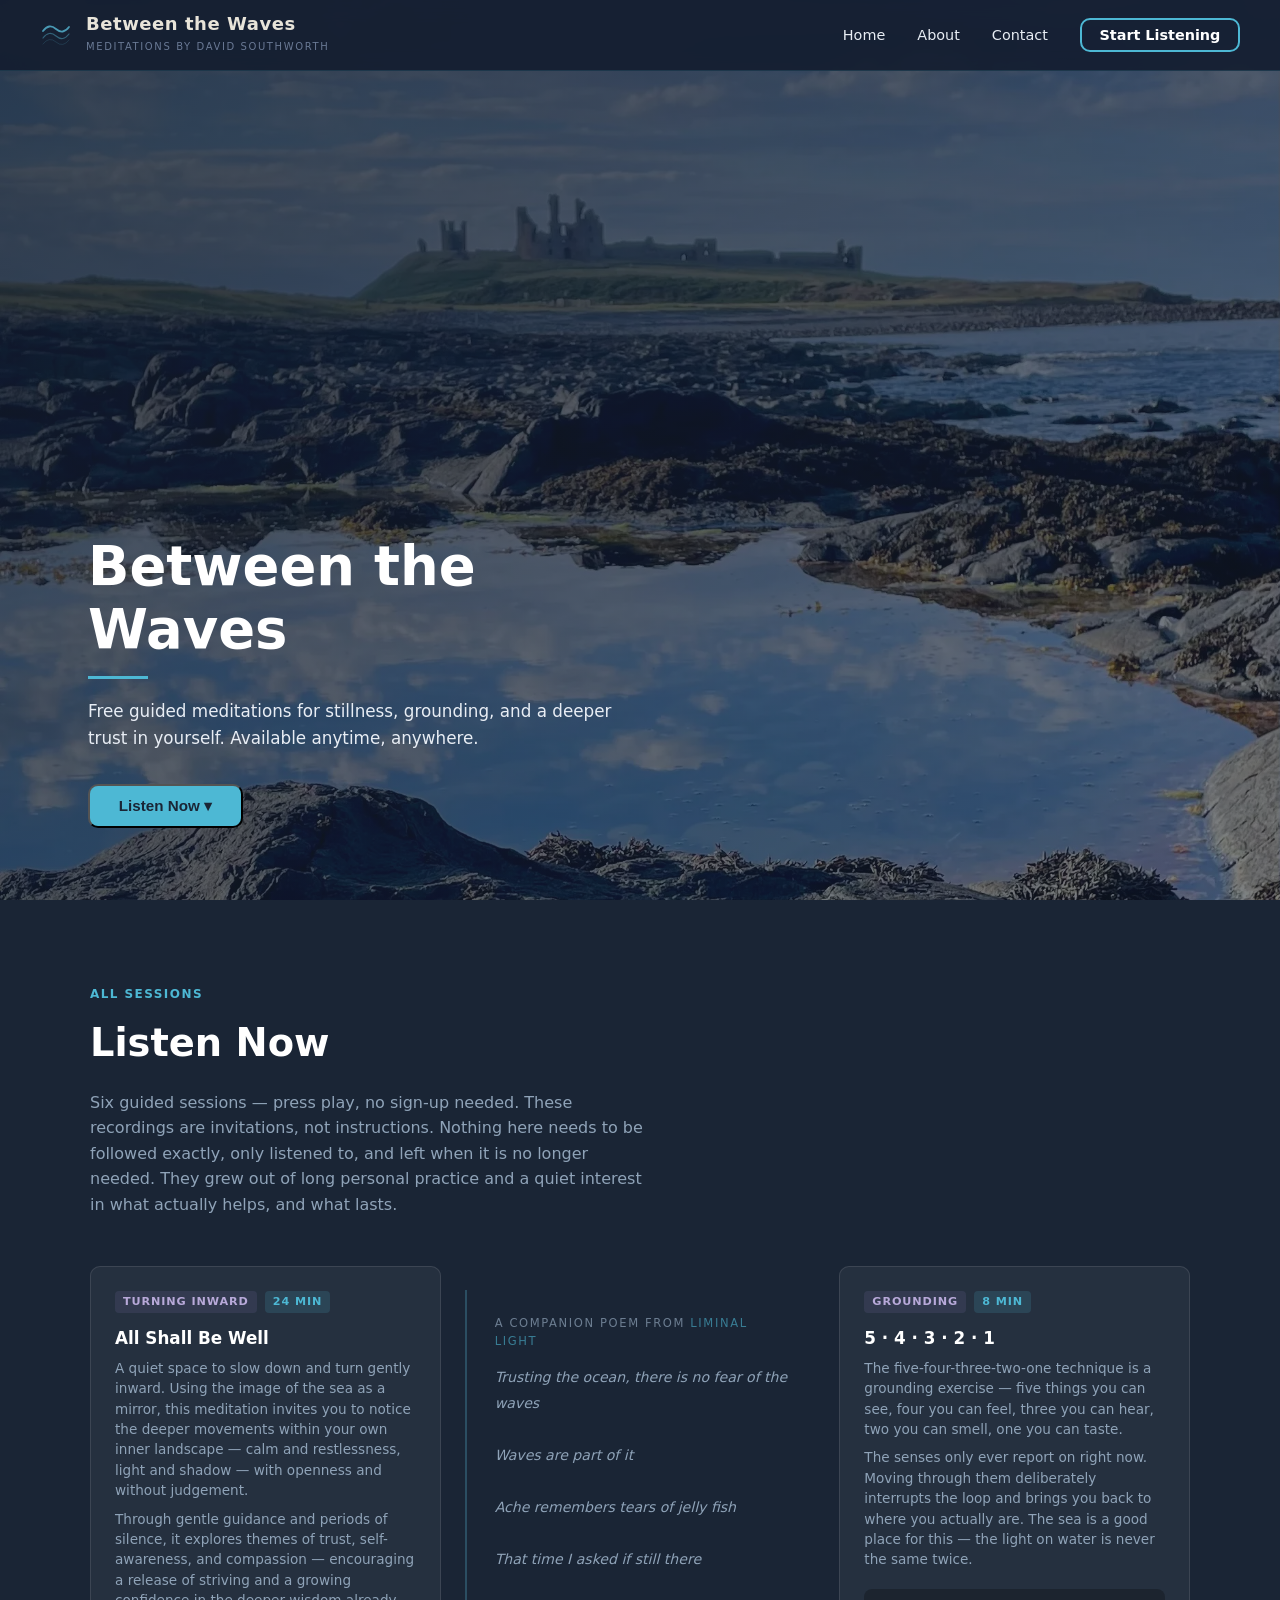
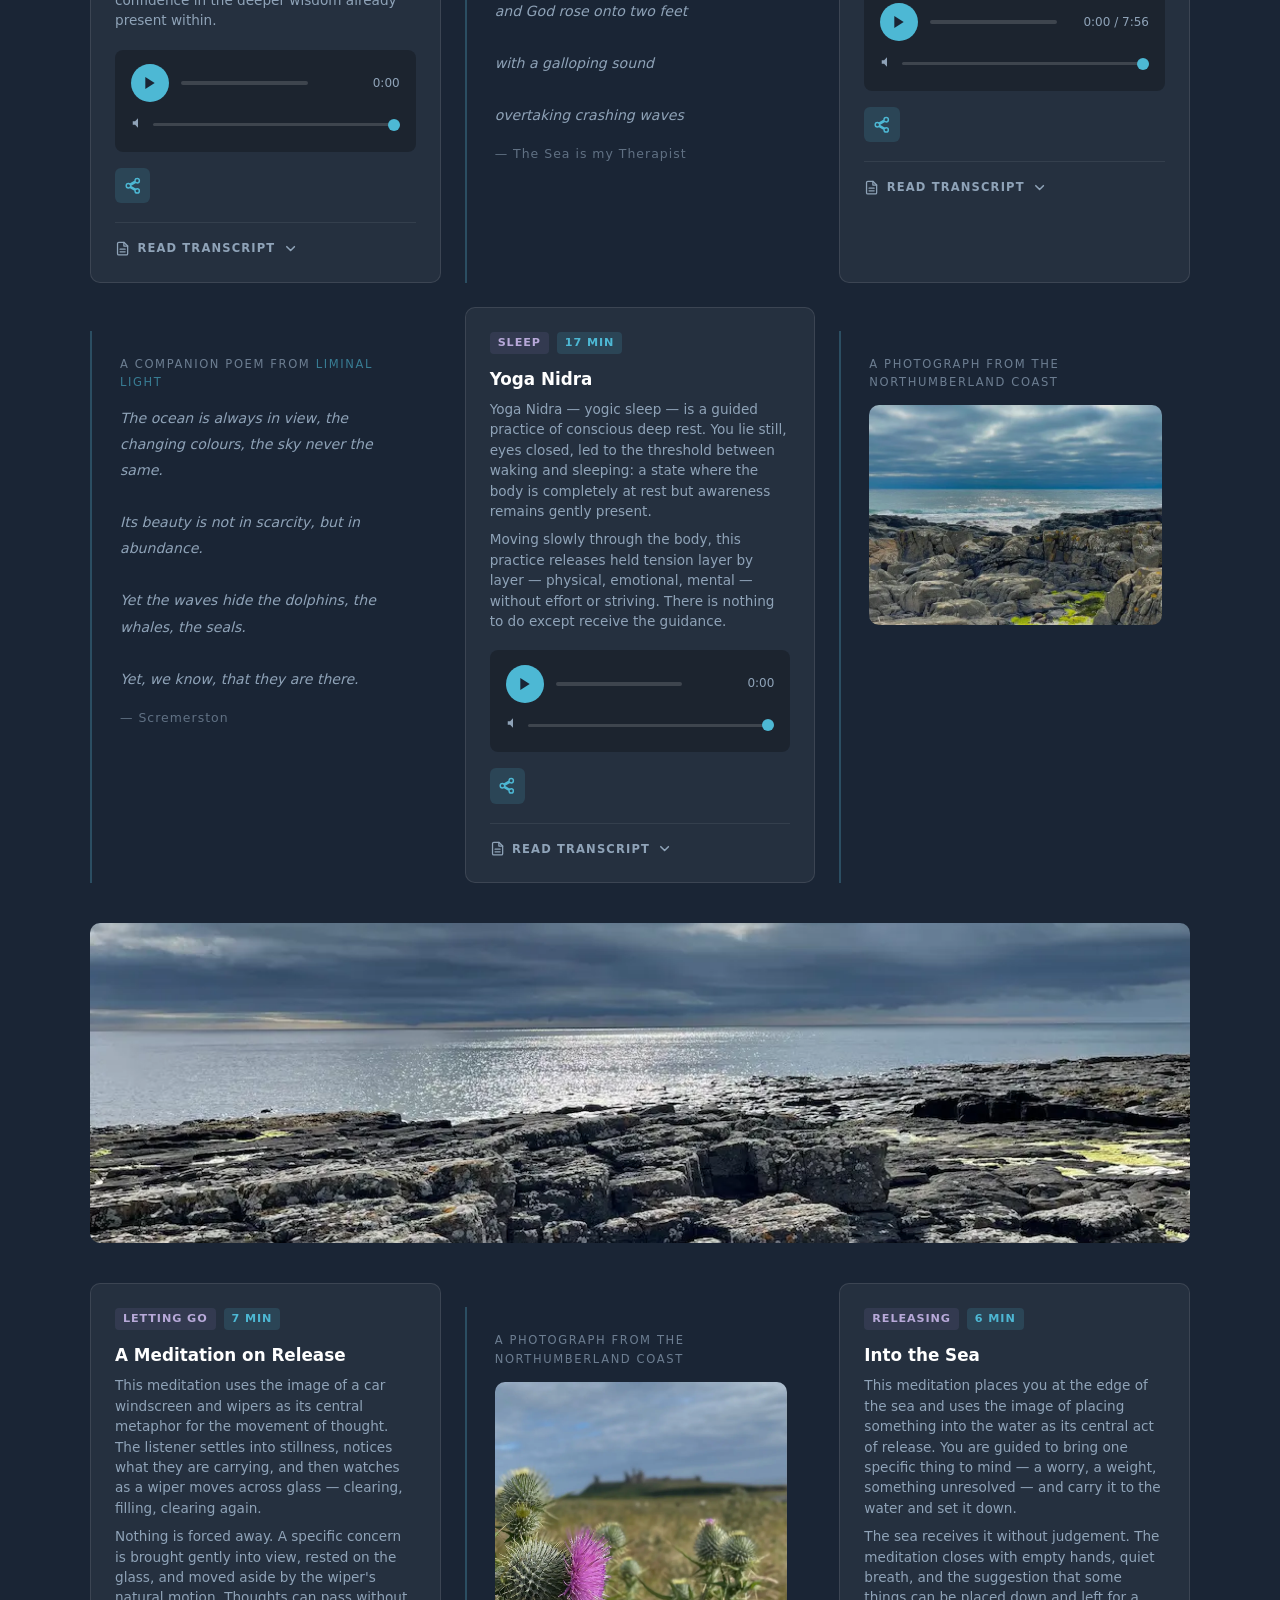
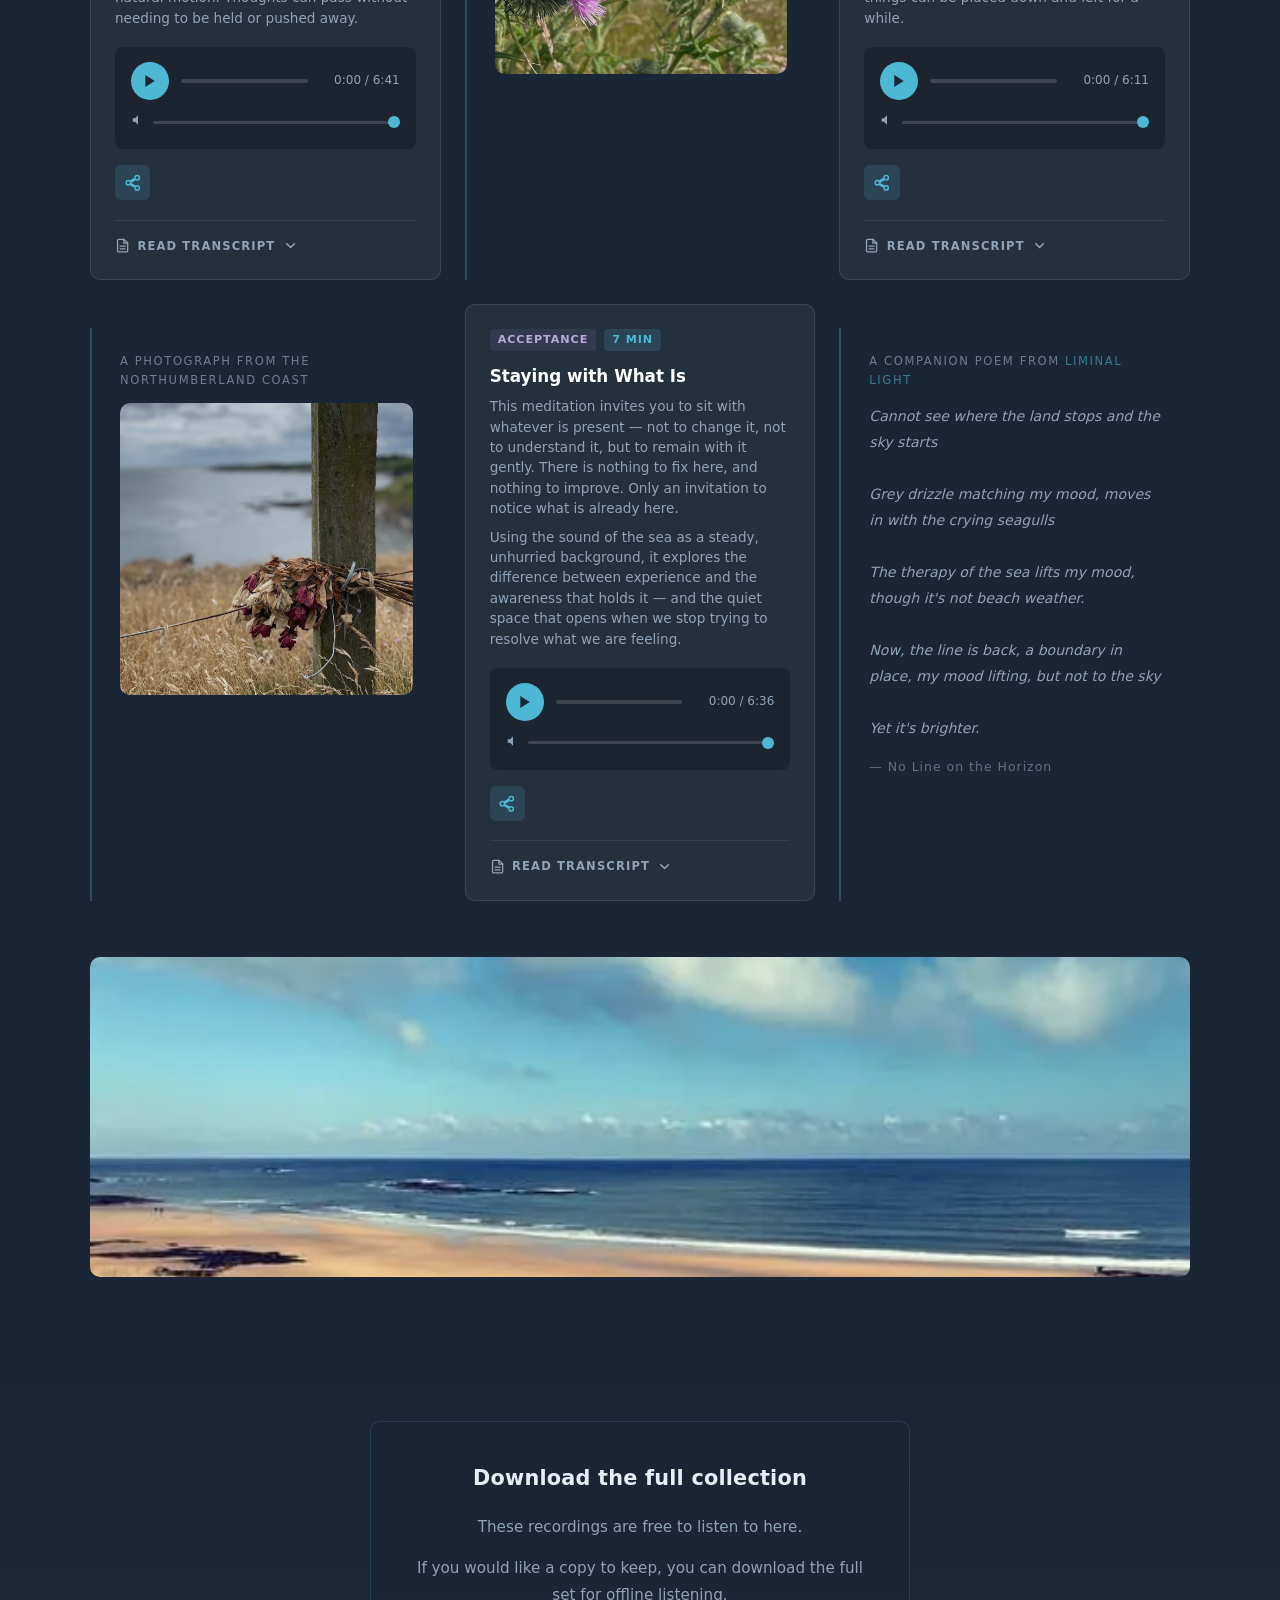
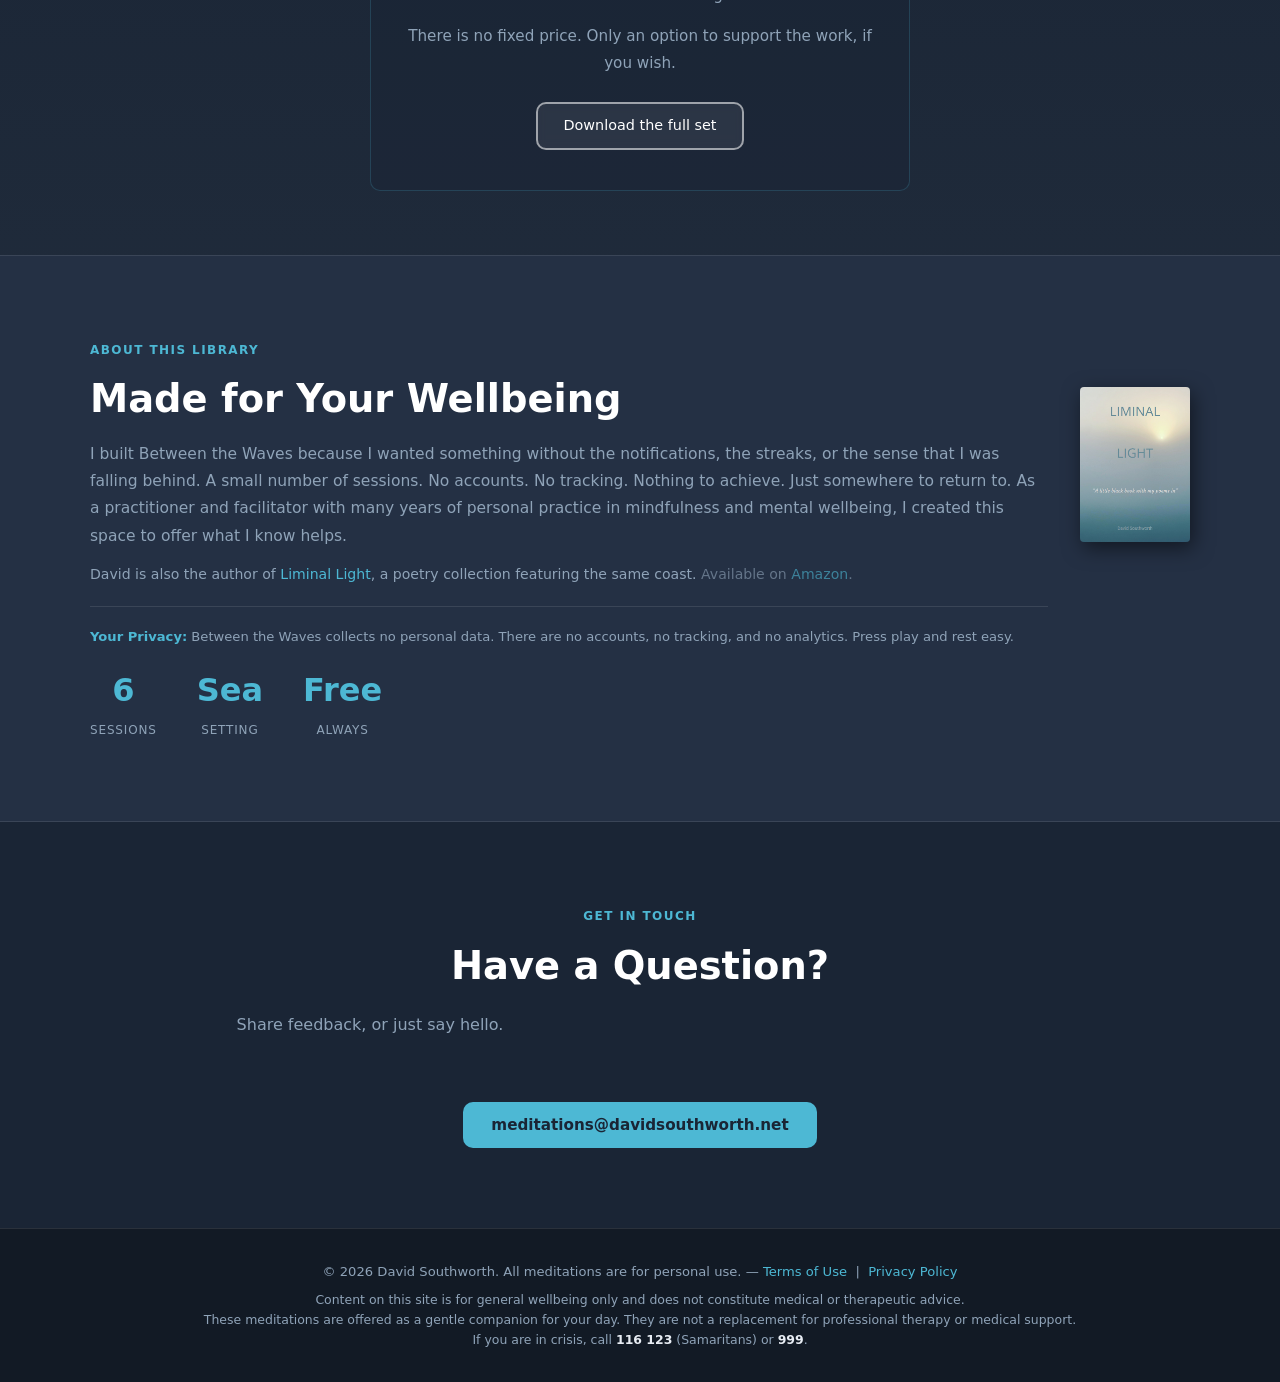
==== index.html @ 37cd138e "Pre-launch audit fixes for waves.davidsouthworth.net - Update OG/Twitter image URLs to new domain - " ====
<!DOCTYPE html>
<html lang="en">
<head>
  <meta charset="UTF-8" />
  <meta name="viewport" content="width=device-width, initial-scale=1.0" />
  <link rel="preconnect" href="https://fonts.googleapis.com" />
  <link rel="preconnect" href="https://fonts.gstatic.com" crossorigin />
  <link href="https://fonts.googleapis.com/css2?family=Cormorant+Garamond:ital,wght@0,400;1,400&display=swap" rel="stylesheet" />
  <title>Between the Waves — Free Guided Meditations by David Southworth</title>
  <meta name="description" content="Six free guided meditations for stillness, grounding, and everyday wellbeing. No sign-up, no subscription — just press play. Created by a UK counsellor." />
  <meta property="og:title" content="Between the Waves — Free Guided Meditations by David Southworth" />
  <meta property="og:description" content="Six free guided meditations for stillness, grounding, and everyday wellbeing. No sign-up, no subscription — just press play. Created by a UK counsellor." />
  <meta property="og:type" content="website" />
  <meta property="og:url" content="https://waves.davidsouthworth.net/" />
  <meta name="twitter:card" content="summary_large_image" />
  <meta property="og:image" content="https://waves.davidsouthworth.net/images/og-image.jpg" />
  <meta property="og:image:alt" content="Rock pools at dusk on the Northumberland coast — Between the Waves" />
  <meta property="og:image:width" content="1200" />
  <meta property="og:image:height" content="630" />
  <meta name="twitter:image" content="https://waves.davidsouthworth.net/images/og-image.jpg" />
  <meta name="twitter:title" content="Between the Waves — Free Guided Meditations by David Southworth" />
  <meta name="author" content="David Southworth" />
  <meta name="robots" content="index, follow" />
  <link rel="canonical" href="https://waves.davidsouthworth.net/" />
  <link rel="apple-touch-icon" sizes="180x180" href="apple-touch-icon.png" />
  <link rel="icon" type="image/png" sizes="32x32" href="favicon-32x32.png" />
  <link rel="icon" type="image/png" sizes="16x16" href="favicon-16x16.png" />
  <link rel="manifest" href="site.webmanifest" />
  <meta name="twitter:description" content="Six free guided meditations for stillness, grounding, and everyday wellbeing. No sign-up, no subscription — just press play. Created by a UK counsellor." />
  <link rel="stylesheet" href="css/style.css" />
</head>
<body>

  <!-- ── NAV ── -->
  <nav class="nav" aria-label="Main navigation">
    <a href="index.html" class="nav-brand-link" style="display:flex; align-items:center; gap:14px; text-decoration:none;">
      <svg width="32" height="32" viewBox="0 0 32 32" fill="none" aria-hidden="true">
        <path d="M3 12 Q9 4 16 10 Q23 16 29 8" stroke="#4a9ab5" stroke-width="1.8" stroke-linecap="round" fill="none"/>
        <path d="M3 19 Q9 11 16 17 Q23 23 29 15" stroke="#4a9ab5" stroke-width="1.2" stroke-linecap="round" fill="none" opacity="0.55"/>
        <path d="M3 25 Q9 17 16 23 Q23 29 29 21" stroke="#4a9ab5" stroke-width="0.8" stroke-linecap="round" fill="none" opacity="0.25"/>
      </svg>
      <div>
        <div style="font-size:18px; font-weight:600; color:#e8e4d9; letter-spacing:0.03em; line-height:1.1;">Between the Waves</div>
        <div style="font-size:10px; letter-spacing:0.16em; color:#6a7a95; margin-top:5px; text-transform:uppercase;">Meditations by David Southworth</div>
      </div>
    </a>

    <button class="nav-toggle" aria-label="Toggle menu" aria-expanded="false">
      <span></span><span></span><span></span>
    </button>

    <ul class="nav-links">
      <li><a href="index.html">Home</a></li>
      <li><a href="#about">About</a></li>
      <li><a href="mailto:meditations@davidsouthworth.net">Contact</a></li>
      <li><a href="#featured" class="btn-nav">Start Listening</a></li>
    </ul>
  </nav>

  <!-- ── HERO ── -->
  <section class="hero" aria-label="Hero">
    <div class="hero-content">
      <h2>Between the Waves</h2>
      <hr class="hero-divider" />
      <p>Free guided meditations for stillness, grounding, and a deeper trust in yourself. Available anytime, anywhere.</p>
      <div class="hero-ctas">
        <!-- Play Last Track Button (first-time visitor: Browse, returning: Play) -->
        <button id="listen-now-btn" class="btn-primary listen-cta">
          <span id="listen-btn-text">Listen Now ▾</span>
        </button>

        <!-- Choose Different Link (only visible for returning visitors) -->
        <a href="#" id="choose-different-link" class="choose-different hidden">Choose a different meditation ▾</a>

        <!-- Dropdown Menu -->
        <div id="dropdown-menu" class="listen-dropdown hidden" role="menu">
          <a href="#card-1" class="dropdown-item" data-card-id="card-1" data-track-name="All Shall Be Well" role="menuitem">Turning Inward (24 min)</a>
          <a href="#card-2" class="dropdown-item" data-card-id="card-2" data-track-name="5 · 4 · 3 · 2 · 1" role="menuitem">Grounding (8 min)</a>
          <a href="#card-3" class="dropdown-item" data-card-id="card-3" data-track-name="Yoga Nidra" role="menuitem">Sleep (17 min)</a>
          <a href="#card-4" class="dropdown-item" data-card-id="card-4" data-track-name="A Meditation on Release" role="menuitem">Letting Go (7 min)</a>
          <a href="#card-5" class="dropdown-item" data-card-id="card-5" data-track-name="Into the Sea" role="menuitem">Releasing (6 min)</a>
          <a href="#card-6" class="dropdown-item" data-card-id="card-6" data-track-name="Staying with What Is" role="menuitem">Acceptance (7 min)</a>
        </div>
      </div>
    </div>
  </section>

  <!-- ── FEATURED MEDITATIONS ── -->
  <section id="featured">
    <div class="container">
      <span class="section-tag">All Sessions</span>
      <h2 class="section-title">Listen Now</h2>
      <p class="section-sub">Six guided sessions — press play, no sign-up needed. These recordings are invitations, not instructions. Nothing here needs to be followed exactly, only listened to, and left when it is no longer needed. They grew out of long personal practice and a quiet interest in what actually helps, and what lasts.</p>

      <div class="meditations-grid meditations-grid--two">

        <!-- Card 1 — All Shall Be Well -->
        <div id="card-1" class="meditation-card" data-category="guided" data-track="All Shall Be Well">
          <div class="card-meta">
            <span class="card-tag card-tag--theme">Turning Inward</span>
            <span class="card-tag">24 min</span>
          </div>
          <h3 class="card-title">All Shall Be Well</h3>
          <p class="card-desc">A quiet space to slow down and turn gently inward. Using the image of the sea as a mirror, this meditation invites you to notice the deeper movements within your own inner landscape — calm and restlessness, light and shadow — with openness and without judgement.<span style="display:block;margin-top:0.5rem;">Through gentle guidance and periods of silence, it explores themes of trust, self-awareness, and compassion — encouraging a release of striving and a growing confidence in the deeper wisdom already present within.</span></p>
          <div class="player">
            <audio src="audio/Turning_Inward_All_Shall_Be_Well.mp3" preload="metadata"></audio>
            <div class="player-controls">
              <button class="btn-play" aria-label="Play">
                <svg viewBox="0 0 24 24"><polygon points="5,3 19,12 5,21"/></svg>
              </button>
              <div class="progress-wrap" role="progressbar">
                <div class="progress-fill"></div>
              </div>
              <span class="player-time">0:00</span>
            </div>
            <div class="volume-row">
              <span class="vol-icon"><svg viewBox="0 0 24 24"><path d="M3 9v6h4l5 5V4L7 9H3z"/></svg></span>
              <input type="range" class="vol-slider" min="0" max="1" step="0.02" value="0.8" aria-label="Volume" />
            </div>
          </div>
          <div class="share-container">
            <button class="share-toggle" aria-label="Share meditation" aria-expanded="false">
              <svg viewBox="0 0 24 24" aria-hidden="true"><path d="M18 16.08c-.76 0-1.44.3-1.96.77L8.91 12.7c.05-.23.09-.46.09-.7s-.04-.47-.09-.7l7.05-4.06c.54.5 1.25.81 2.04.81 1.66 0 3-1.34 3-3s-1.34-3-3-3-3 1.34-3 3c0 .24.04.47.09.7L8.04 9.81C7.5 9.31 6.79 9 6 9c-1.66 0-3 1.34-3 3s1.34 3 3 3c.79 0 1.5-.31 2.04-.81l7.12 4.16c-.05.21-.08.43-.08.65 0 1.61 1.31 2.92 2.92 2.92 1.61 0 2.92-1.31 2.92-2.92s-1.31-2.92-2.92-2.92z"/></svg>
            </button>
            <div class="share-menu hidden">
              <a href="#" class="share-item share-facebook" data-share="facebook" aria-label="Share on Facebook">
                <svg viewBox="0 0 24 24"><path d="M18 2h-3a6 6 0 00-6 6v3H7v4h2v8h4v-8h3l1-4h-4V8a2 2 0 012-2h1z"/></svg>
              </a>
              <a href="#" class="share-item share-x" data-share="x" aria-label="Share on X">
                <svg viewBox="0 0 24 24"><path d="M18.244 2.25h3.308l-7.227 8.26 8.502 11.24H16.17l-4.714-6.231-5.401 6.231H2.744l7.737-8.835L1.254 2.25H8.08l4.253 5.622 5.911-5.622z"/></svg>
              </a>
              <a href="#" class="share-item share-bluesky" data-share="bluesky" aria-label="Share on Bluesky">
                <svg viewBox="0 0 24 24"><path d="M12 10.8c-1.087-2.114-4.046-6.053-6.798-7.995C2.566.944 1.561 1.266.902 1.565.139 1.908 0 3.08 0 3.768c0 .69.378 5.65.624 6.479.815 2.736 3.713 3.66 6.383 3.364.136-.02.275-.039.415-.056-.138.022-.276.04-.415.056-3.912.58-7.387 2.005-2.83 7.078 5.013 5.19 6.87-1.113 7.823-4.308.953 3.195 2.05 9.271 7.733 4.308 4.267-4.308 1.172-6.498-2.74-7.078a8.741 8.741 0 01-.415-.056c.14.017.279.036.415.056 2.67.297 5.568-.628 6.383-3.364.246-.828.624-5.79.624-6.479 0-.69-.139-1.861-.902-2.206-.659-.298-1.664-.62-4.3 1.24C16.046 4.748 13.087 8.687 12 10.8z"/></svg>
              </a>
              <a href="#" class="share-item share-link" data-share="link" aria-label="Copy link or share">
                <svg viewBox="0 0 24 24" fill="none" stroke="currentColor" stroke-width="2" stroke-linecap="round" stroke-linejoin="round"><path d="M10 13a5 5 0 007.54.54l3-3a5 5 0 00-7.07-7.07l-1.72 1.71"/><path d="M14 11a5 5 0 00-7.54-.54l-3 3a5 5 0 007.07 7.07l1.71-1.71"/></svg>
              </a>
            </div>
          </div>

          <details class="transcript-panel">
            <summary class="transcript-toggle">
              <svg viewBox="0 0 24 24" aria-hidden="true" stroke-width="2" stroke-linecap="round" stroke-linejoin="round"><path d="M14 2H6a2 2 0 00-2 2v16a2 2 0 002 2h12a2 2 0 002-2V8z"/><polyline points="14 2 14 8 20 8"/><line x1="16" y1="13" x2="8" y2="13"/><line x1="16" y1="17" x2="8" y2="17"/></svg>
              Read transcript
              <svg class="transcript-chevron" viewBox="0 0 24 24" aria-hidden="true" stroke-width="2.5" stroke-linecap="round" stroke-linejoin="round"><polyline points="6 9 12 15 18 9"/></svg>
            </summary>
            <div class="transcript-body">
              <p>Before we begin, take a moment to settle, like standing quietly at the edge of the sea.</p>
              <p>The sea has often been described as a mirror, reflecting something of the deeper movements within us. Its changing surface can reveal calm, restlessness, light, and shadow, much like the inner landscape of our own lives.</p>
              <p>In this meditation, we will sit quietly with that image, allowing the sound of the ocean to accompany us as we turn gently inward. There is nothing to achieve and nothing to force. Simply an invitation to notice, to reflect, and to rest for a while.</p>
              <p>As you listen, there will be gentle guidance and periods of silence. You may simply follow along in your own way, allowing the pauses to be a space to rest.</p>
              <p>Find a comfortable place to sit. Allow your body to settle. Your feet resting on the floor or your legs gently folded. Your hands resting easily in your lap. Let your spine be upright but relaxed.</p>
              <p>Take a long, slow breath in and gently breathe out. Another slow breath in and slowly breathe out. Allow the breath to return to its natural rhythm. Nothing to achieve, nothing to fix. Just sitting.</p>
              <p>Bring your attention to your breathing. Air entering, air leaving. Feel the quiet rhythm of the body. Notice the weight of your body supported by the chair or the ground beneath you. Let your shoulders soften. Let your jaw unclench. Allow the muscles of the face to relax. Breathing in, breathing out. Simply arriving in this moment.</p>
              <p>Now, continue to follow the breath.</p>
              <p><em>(Silence for several minutes)</em></p>
              <p>Now bring to mind a gentle truth. You do not need to control every outcome. You are not responsible for holding the whole world together. You do not need to control every outcome. There is something larger than you. Allow yourself to rest in that. Let the burden fall away, even if just for this moment.</p>
              <p><em>(Silence for several minutes)</em></p>
              <p>Now bring attention to another quiet truth. You are loved. Not because of what you achieve, not because you prove yourself—simply because you exist.</p>
              <p>Let these words settle slowly: "I am loved. I have everything that I need." If you wish, repeat them inwardly: "I am loved. I have everything that I need."</p>
              <p><em>(Silence for several minutes)</em></p>
              <p>Perhaps for many years you have looked outward for authority, looking for approval, waiting for someone to say that you are doing it right. But slowly, another awareness begins to grow. There is wisdom within you, a quiet inner knowing. You are learning to trust yourself, learning to listen to the deeper voice within. Let that awareness rest gently in you.</p>
              <p><em>(Silence for several minutes)</em></p>
              <p>Part of learning to trust yourself is also learning to see yourself clearly. There are parts of each of us that remain hidden, parts we would rather not see. Old fears, old reactions, old wounds. This is sometimes called "the shadow." There is no need to judge these parts. They are simply parts of your story.</p>
              <p>For a few moments, allow yourself to notice whatever arises, without analyzing, without fixing—just noticing.</p>
              <p><em>(Silence for several minutes)</em></p>
              <p>If something difficult has come into awareness, hold it gently. Imagine meeting that part of yourself with compassion. The wounded parts of us are not enemies; they are places where love has not yet fully reached. Let them simply be seen. Let them rest in kindness.</p>
              <p><em>(Silence for several minutes)</em></p>
              <p>Beneath the shifting thoughts and emotions, there is something deeper. A quiet center. Your true self. Not the self trying to impress others, not the self driven by fear, but the self rooted in love.</p>
              <p>Some experience this as a deeper presence within, a quiet awareness of love already here. Rest there quietly for a while.</p>
              <p><em>(Silence for several minutes)</em></p>
              <p>Now gently turn your attention toward gratitude. Bring to mind one simple thing you are grateful for. It may be something small: a person, a place, a memory. Perhaps light on water, perhaps the quiet rhythm of walking or running. Perhaps simply the gift of this breath.</p>
              <p>Allow that one thing to rest quietly in your awareness. Let gratitude rise naturally. If you wish, quietly say inwardly: "Thank you for this moment, for this life."</p>
              <p><em>(Silence for several minutes)</em></p>
              <p>Now allow your awareness to widen. Beyond this room, beyond your own concerns. The universe continues to expand. Stars forming, galaxies slowly moving through immense distances. Life unfolds in cycles. Day and night, seasons turning, generations rising and passing. Some cycles last far longer than a single human life.</p>
              <p>You are part of this larger story. Your life is one thread in a vast unfolding tapestry. Let that bring a quiet humility, and also a quiet peace. You do not need to carry everything; you belong to something greater.</p>
              <p><em>(Silence for several minutes)</em></p>
              <p>Solitude is not separation. Silence is not escape. When we return to stillness, we return to others more fully. From the center. From a place of quiet strength. Rest there for a few moments.</p>
              <p><em>(Silence for several minutes)</em></p>
              <p>Bring to mind a final reflection. So many worries come and go, and yet, again and again, something becomes clear. Life continues to unfold. You can walk, you can listen, you can trust.</p>
              <p>As Julian of Norwich wrote many centuries ago: "All shall be well. All shall be well and all manner of thing shall be well."</p>
              <p><em>(Silence for several minutes)</em></p>
              <p>As this meditation gently comes to an end, hold a simple intention. Three quiet movements of the heart: To accept. To love. To do.</p>
              <p>Accept what is given. Love what is before you. Do what is yours to do.</p>
              <p><em>(Silence for several minutes)</em></p>
              <p>Now begin to notice your breathing again. Feel the body where you are sitting. Perhaps move your fingers slightly. Roll the shoulders gently. Take one deeper breath and slowly breathe out.</p>
              <p>When you are ready, open your eyes. Carry this quiet awareness with you. You are loved, and you already have what you need.</p>
            </div>
          </details>
        </div>

        <div class="poem-companion">
          <p class="poem-companion-label">
            A companion poem from <a href="https://poetry.davidsouthworth.net" target="_blank" rel="noopener">Liminal Light</a>
          </p>
          <p class="poem-companion-text">Trusting the ocean, there is no fear of the waves

Waves are part of it

Ache remembers tears of jelly fish

That time I asked if still there

and God rose onto two feet

with a galloping sound

overtaking crashing waves</p>
          <p class="poem-companion-title">— The Sea is my Therapist</p>
        </div>

        <!-- Card 2 — 5-4-3-2-1 Grounding -->
        <div id="card-2" class="meditation-card" data-category="grounding" data-track="5 · 4 · 3 · 2 · 1">
          <div class="card-meta">
            <span class="card-tag card-tag--theme">Grounding</span>
            <span class="card-tag">8 min</span>
          </div>
          <h3 class="card-title">5 &middot; 4 &middot; 3 &middot; 2 &middot; 1</h3>
          <p class="card-desc">The five-four-three-two-one technique is a grounding exercise — five things you can see, four you can feel, three you can hear, two you can smell, one you can taste.<span style="display:block;margin-top:0.5rem;">The senses only ever report on right now. Moving through them deliberately interrupts the loop and brings you back to where you actually are. The sea is a good place for this — the light on water is never the same twice.</span></p>
          <div class="player">
            <audio src="audio/Grounding_54321.mp3" preload="metadata"></audio>
            <div class="player-controls">
              <button class="btn-play" aria-label="Play">
                <svg viewBox="0 0 24 24"><polygon points="5,3 19,12 5,21"/></svg>
              </button>
              <div class="progress-wrap" role="progressbar">
                <div class="progress-fill"></div>
              </div>
              <span class="player-time">0:00</span>
            </div>
            <div class="volume-row">
              <span class="vol-icon"><svg viewBox="0 0 24 24"><path d="M3 9v6h4l5 5V4L7 9H3z"/></svg></span>
              <input type="range" class="vol-slider" min="0" max="1" step="0.02" value="0.8" aria-label="Volume" />
            </div>
          </div>
          <div class="share-container">
            <button class="share-toggle" aria-label="Share meditation" aria-expanded="false">
              <svg viewBox="0 0 24 24" aria-hidden="true"><path d="M18 16.08c-.76 0-1.44.3-1.96.77L8.91 12.7c.05-.23.09-.46.09-.7s-.04-.47-.09-.7l7.05-4.06c.54.5 1.25.81 2.04.81 1.66 0 3-1.34 3-3s-1.34-3-3-3-3 1.34-3 3c0 .24.04.47.09.7L8.04 9.81C7.5 9.31 6.79 9 6 9c-1.66 0-3 1.34-3 3s1.34 3 3 3c.79 0 1.5-.31 2.04-.81l7.12 4.16c-.05.21-.08.43-.08.65 0 1.61 1.31 2.92 2.92 2.92 1.61 0 2.92-1.31 2.92-2.92s-1.31-2.92-2.92-2.92z"/></svg>
            </button>
            <div class="share-menu hidden">
              <a href="#" class="share-item share-facebook" data-share="facebook" aria-label="Share on Facebook">
                <svg viewBox="0 0 24 24"><path d="M18 2h-3a6 6 0 00-6 6v3H7v4h2v8h4v-8h3l1-4h-4V8a2 2 0 012-2h1z"/></svg>
              </a>
              <a href="#" class="share-item share-x" data-share="x" aria-label="Share on X">
                <svg viewBox="0 0 24 24"><path d="M18.244 2.25h3.308l-7.227 8.26 8.502 11.24H16.17l-4.714-6.231-5.401 6.231H2.744l7.737-8.835L1.254 2.25H8.08l4.253 5.622 5.911-5.622z"/></svg>
              </a>
              <a href="#" class="share-item share-bluesky" data-share="bluesky" aria-label="Share on Bluesky">
                <svg viewBox="0 0 24 24"><path d="M12 10.8c-1.087-2.114-4.046-6.053-6.798-7.995C2.566.944 1.561 1.266.902 1.565.139 1.908 0 3.08 0 3.768c0 .69.378 5.65.624 6.479.815 2.736 3.713 3.66 6.383 3.364.136-.02.275-.039.415-.056-.138.022-.276.04-.415.056-3.912.58-7.387 2.005-2.83 7.078 5.013 5.19 6.87-1.113 7.823-4.308.953 3.195 2.05 9.271 7.733 4.308 4.267-4.308 1.172-6.498-2.74-7.078a8.741 8.741 0 01-.415-.056c.14.017.279.036.415.056 2.67.297 5.568-.628 6.383-3.364.246-.828.624-5.79.624-6.479 0-.69-.139-1.861-.902-2.206-.659-.298-1.664-.62-4.3 1.24C16.046 4.748 13.087 8.687 12 10.8z"/></svg>
              </a>
              <a href="#" class="share-item share-link" data-share="link" aria-label="Copy link or share">
                <svg viewBox="0 0 24 24" fill="none" stroke="currentColor" stroke-width="2" stroke-linecap="round" stroke-linejoin="round"><path d="M10 13a5 5 0 007.54.54l3-3a5 5 0 00-7.07-7.07l-1.72 1.71"/><path d="M14 11a5 5 0 00-7.54-.54l-3 3a5 5 0 007.07 7.07l1.71-1.71"/></svg>
              </a>
            </div>
          </div>

          <details class="transcript-panel">
            <summary class="transcript-toggle">
              <svg viewBox="0 0 24 24" aria-hidden="true" stroke-width="2" stroke-linecap="round" stroke-linejoin="round"><path d="M14 2H6a2 2 0 00-2 2v16a2 2 0 002 2h12a2 2 0 002-2V8z"/><polyline points="14 2 14 8 20 8"/><line x1="16" y1="13" x2="8" y2="13"/><line x1="16" y1="17" x2="8" y2="17"/></svg>
              Read transcript
              <svg class="transcript-chevron" viewBox="0 0 24 24" aria-hidden="true" stroke-width="2.5" stroke-linecap="round" stroke-linejoin="round"><polyline points="6 9 12 15 18 9"/></svg>
            </summary>
            <div class="transcript-body">
              <p>The 5-4-3-2-1 technique is a grounding exercise: 5 things you can see, 4 you can feel, 3 you can hear, 2 you can smell, 1 you can taste. We can easily get pulled away from the present into what might happen, or what already has. The senses don't do that. They only ever report on right now. Moving through them deliberately interrupts the loop and brings you back to where you actually are.</p>
              <p>The sea is a good place for this. The light on water is never the same twice. The sound shifts constantly. The air has a quality you can actually taste. You don't have to manufacture anything. It's all already there. Let's start.</p>
              <p>Find a position that feels stable. Sitting is fine. Feet flat on the floor if you can manage it. Hands resting somewhere comfortable. You don't need to close your eyes. In fact, for now, keep them open. Take one slow breath in through the nose. Let it go without forcing anything. And again. Just letting the breath settle you, not perform for you. When you're ready, we begin.</p>
              <p>5 things you can see. Look around you. Not scanning for anything particular. Just noticing what's actually there. Find 5 things. Name them quietly to yourself, one at a time. Don't rush. Take a moment with each one before moving to the next. Notice the colour, the shape, whether the light catches it in any particular way. You're not judging what you see. Just acknowledging it. There it is. That's real. 5 things. Take your time.</p>
              <p>4 things you can feel. Now, bring your attention to touch. What is your body in contact with right now? The weight of your legs against a chair or the floor. The texture of fabric under your fingers. The temperature of the air on your face or hands. The firmness of the ground beneath your feet. Find 4 physical sensations. Rest your attention on each one long enough for it to register clearly. You don't need to describe it perfectly. Just feel it. This is here. This is now.</p>
              <p>3 things you can hear. Close your eyes if that feels right, or let your gaze soften. Listen. Not for anything dramatic. Just whatever is actually present in the soundscape around you. A distant car. The hum of something electrical. Your own breathing. Wind, if there's any. A voice somewhere. Find 3 sounds. Let each one come forward for a moment before you move to the next. You're not blocking anything out. You're simply noticing what's already there, waiting to be heard.</p>
              <p>2 things you can smell. This one asks a little more from you. The sense of smell often needs a moment to surface. Breathe in gently. What's in the air? It might be very faint. Coffee, if there's any nearby. Something from outside. The neutral smell of a room. Your own skin, even. Find 2 things, or as close to two as you can. If nothing is obvious, just notice the quality of the air itself. Fresh or stale, cool or warm. That counts.</p>
              <p>1 thing you can taste. Finally, one. What is in your mouth right now? The aftertaste of a drink, or simply the natural taste already there. The faint remnant of whatever you last ate. Whatever is there, acknowledge it. One thing. Present. Real.</p>
              <p>Returning. Take a breath. You've just travelled through your senses one by one, not to escape anything, but to come back. Back to the room, back to your body, back to this moment, which is the only moment you're actually in. Wiggle your fingers. Feel your feet on the ground. When you're ready, return, and carry on as we close this exercise.</p>
            </div>
          </details>
        </div>

        <div class="poem-companion">
          <p class="poem-companion-label">
            A companion poem from <a href="https://poetry.davidsouthworth.net" target="_blank" rel="noopener">Liminal Light</a>
          </p>
          <p class="poem-companion-text">The ocean is always in view, the changing colours, the sky never the same.

Its beauty is not in scarcity, but in abundance.

Yet the waves hide the dolphins, the whales, the seals.

Yet, we know, that they are there.</p>
          <p class="poem-companion-title">— Scremerston</p>
        </div>

        <!-- Card 3 — Yoga Nidra -->
        <div id="card-3" class="meditation-card" data-category="guided" data-track="Yoga Nidra">
          <div class="card-meta">
            <span class="card-tag card-tag--theme">Sleep</span>
            <span class="card-tag">17 min</span>
          </div>
          <h3 class="card-title">Yoga Nidra</h3>
          <p class="card-desc">Yoga Nidra — yogic sleep — is a guided practice of conscious deep rest. You lie still, eyes closed, led to the threshold between waking and sleeping: a state where the body is completely at rest but awareness remains gently present.<span style="display:block;margin-top:0.5rem;">Moving slowly through the body, this practice releases held tension layer by layer — physical, emotional, mental — without effort or striving. There is nothing to do except receive the guidance.</span></p>
          <div class="player">
            <audio src="audio/Sleep_Yoga_Nidra.mp3" preload="metadata"></audio>
            <div class="player-controls">
              <button class="btn-play" aria-label="Play">
                <svg viewBox="0 0 24 24"><polygon points="5,3 19,12 5,21"/></svg>
              </button>
              <div class="progress-wrap" role="progressbar">
                <div class="progress-fill"></div>
              </div>
              <span class="player-time">0:00</span>
            </div>
            <div class="volume-row">
              <span class="vol-icon"><svg viewBox="0 0 24 24"><path d="M3 9v6h4l5 5V4L7 9H3z"/></svg></span>
              <input type="range" class="vol-slider" min="0" max="1" step="0.02" value="0.8" aria-label="Volume" />
            </div>
          </div>
          <div class="share-container">
            <button class="share-toggle" aria-label="Share meditation" aria-expanded="false">
              <svg viewBox="0 0 24 24" aria-hidden="true"><path d="M18 16.08c-.76 0-1.44.3-1.96.77L8.91 12.7c.05-.23.09-.46.09-.7s-.04-.47-.09-.7l7.05-4.06c.54.5 1.25.81 2.04.81 1.66 0 3-1.34 3-3s-1.34-3-3-3-3 1.34-3 3c0 .24.04.47.09.7L8.04 9.81C7.5 9.31 6.79 9 6 9c-1.66 0-3 1.34-3 3s1.34 3 3 3c.79 0 1.5-.31 2.04-.81l7.12 4.16c-.05.21-.08.43-.08.65 0 1.61 1.31 2.92 2.92 2.92 1.61 0 2.92-1.31 2.92-2.92s-1.31-2.92-2.92-2.92z"/></svg>
            </button>
            <div class="share-menu hidden">
              <a href="#" class="share-item share-facebook" data-share="facebook" aria-label="Share on Facebook">
                <svg viewBox="0 0 24 24"><path d="M18 2h-3a6 6 0 00-6 6v3H7v4h2v8h4v-8h3l1-4h-4V8a2 2 0 012-2h1z"/></svg>
              </a>
              <a href="#" class="share-item share-x" data-share="x" aria-label="Share on X">
                <svg viewBox="0 0 24 24"><path d="M18.244 2.25h3.308l-7.227 8.26 8.502 11.24H16.17l-4.714-6.231-5.401 6.231H2.744l7.737-8.835L1.254 2.25H8.08l4.253 5.622 5.911-5.622z"/></svg>
              </a>
              <a href="#" class="share-item share-bluesky" data-share="bluesky" aria-label="Share on Bluesky">
                <svg viewBox="0 0 24 24"><path d="M12 10.8c-1.087-2.114-4.046-6.053-6.798-7.995C2.566.944 1.561 1.266.902 1.565.139 1.908 0 3.08 0 3.768c0 .69.378 5.65.624 6.479.815 2.736 3.713 3.66 6.383 3.364.136-.02.275-.039.415-.056-.138.022-.276.04-.415.056-3.912.58-7.387 2.005-2.83 7.078 5.013 5.19 6.87-1.113 7.823-4.308.953 3.195 2.05 9.271 7.733 4.308 4.267-4.308 1.172-6.498-2.74-7.078a8.741 8.741 0 01-.415-.056c.14.017.279.036.415.056 2.67.297 5.568-.628 6.383-3.364.246-.828.624-5.79.624-6.479 0-.69-.139-1.861-.902-2.206-.659-.298-1.664-.62-4.3 1.24C16.046 4.748 13.087 8.687 12 10.8z"/></svg>
              </a>
              <a href="#" class="share-item share-link" data-share="link" aria-label="Copy link or share">
                <svg viewBox="0 0 24 24" fill="none" stroke="currentColor" stroke-width="2" stroke-linecap="round" stroke-linejoin="round"><path d="M10 13a5 5 0 007.54.54l3-3a5 5 0 00-7.07-7.07l-1.72 1.71"/><path d="M14 11a5 5 0 00-7.54-.54l-3 3a5 5 0 007.07 7.07l1.71-1.71"/></svg>
              </a>
            </div>
          </div>

          <details class="transcript-panel">
            <summary class="transcript-toggle">
              <svg viewBox="0 0 24 24" aria-hidden="true" stroke-width="2" stroke-linecap="round" stroke-linejoin="round"><path d="M14 2H6a2 2 0 00-2 2v16a2 2 0 002 2h12a2 2 0 002-2V8z"/><polyline points="14 2 14 8 20 8"/><line x1="16" y1="13" x2="8" y2="13"/><line x1="16" y1="17" x2="8" y2="17"/></svg>
              Read transcript
              <svg class="transcript-chevron" viewBox="0 0 24 24" aria-hidden="true" stroke-width="2.5" stroke-linecap="round" stroke-linejoin="round"><polyline points="6 9 12 15 18 9"/></svg>
            </summary>
            <div class="transcript-body">
              <p>Let's begin by finding a comfortable position, lying down. Allow your body to be fully supported. You may lie on your back or in any position that feels natural for sleep. Let your eyes gently close.</p>
              <p>The sound of the sea will accompany you, steady and unhurried. This practice is known as Yoga Nidra, a form of guided rest. The body can sleep, while the mind rests quietly. There is nothing you need to do, no effort to make. Simply follow the guidance, and if you drift into sleep, that is perfectly natural. Allow yourself to be carried.</p>
              <p>Begin by noticing your body as a whole. The weight of it, the shape of it resting. Feel the points of contact: head, shoulders, arms, back, legs. Let the body settle a little more, as though the earth is gently holding you.</p>
              <p>Now bring to mind a simple intention, a quiet phrase, something kind and true. You might use "I am at rest," or allow your own words to come. Whatever feels honest and simple. Hold that phrase gently. Repeat it softly within, three times.</p>
              <p>Bring awareness to the right hand. Right thumb. Index finger. Third finger. Fourth finger. Little finger. Palm of the hand. Back of the hand. Wrist. Forearm. Elbow. Upper arm. Shoulder. Right side of the chest. Waist. Hip. Thigh. Knee. Calf. Ankle. Heel. Sole of the foot. Top of the foot. Right big toe. Second toe. Third toe. Fourth toe. Little toe.</p>
              <p>Bring awareness to the left hand. Left thumb. Index finger. Third finger. Fourth finger. Little finger. Palm. Back of the hand. Wrist. Forearm. Elbow. Upper arm. Shoulder. Left side of the chest. Waist. Hip. Thigh. Knee. Calf. Ankle. Heel. Sole of the foot. Top of the foot. Left big toe. Second toe. Third toe. Fourth toe. Little toe.</p>
              <p>Now the back of the body. Head. Shoulder blades. Lower back. Hips. Back of the legs. Heels. Now the front of the body. Forehead. Eyes. Jaw. Chest. Abdomen. Legs. Now the whole body together. Rest in the sense of the whole body.</p>
              <p>Bring your attention to the breath. No need to change it, simply notice the rise and fall of the body. Breathing in, breathing out. Allow the breath to soften, as though it is breathing itself. You may gently count backwards from ten to one with each breath out. Ten... Nine... Eight... Continue. If you lose count, there is no need to start again. Simply rest.</p>
              <p>Now notice the feeling of heaviness. The body sinking. Heavy. Supported. Now lightness. As though the body is floating. Light. Spacious. Now warmth. A gentle warmth spreading through the body. Now coolness. Soft and refreshing. Let both sensations settle, and beneath them, simply rest. Nothing to do. Nowhere to go.</p>
              <p>Now allow simple images to arise. A quiet shoreline at dusk. The sea moving slowly. The light fading into soft grey. The surface of the water reflecting the sky. Still. Then moving. Walking slowly by the sea. Feet touching the ground. The sound of waves repeating again and again. Unhurried. A sense of being held. Nothing to carry.</p>
              <p>Gently return to the breath. Soft. Effortless. The body deeply at rest. Now bring back your intention, the same simple phrase. Repeat it quietly three times.</p>
              <p>Now let go of the guidance. Let the words fade. Allow the body to rest completely. If sleep comes, let it come. If awareness remains, simply rest. The sound of the sea continues. Steady. Unchanging. There is nothing more to do. Simply rest.</p>
            </div>
          </details>
        </div>

        <div class="photo-companion">
          <p class="photo-companion-label">A photograph from the Northumberland coast</p>
          <img src="images/rock_pools_sea.webp" alt="Ancient rock pools at the edge of the sea, Northumberland" class="photo-companion-img" />
        </div>

        <div class="meditations-break-image">
          <img src="images/sky-light-sea.webp" alt="Light breaking through dramatic clouds onto the North Sea, Northumberland coast" loading="lazy" />
        </div>

        <!-- Card 4 — Letting Go — A Meditation on Release -->
        <div id="card-4" class="meditation-card" data-category="guided" data-track="Letting Go — A Meditation on Release">
          <div class="card-meta">
            <span class="card-tag card-tag--theme">Letting Go</span>
            <span class="card-tag">7 min</span>
          </div>
          <h3 class="card-title">A Meditation on Release</h3>
          <p class="card-desc">This meditation uses the image of a car windscreen and wipers as its central metaphor for the movement of thought. The listener settles into stillness, notices what they are carrying, and then watches as a wiper moves across glass — clearing, filling, clearing again.<span style="display:block;margin-top:0.5rem;">Nothing is forced away. A specific concern is brought gently into view, rested on the glass, and moved aside by the wiper's natural motion. Thoughts can pass without needing to be held or pushed away.</span></p>
          <div class="player">
            <audio src="audio/Letting_Go_Release.mp3" preload="metadata"></audio>
            <div class="player-controls">
              <button class="btn-play" aria-label="Play">
                <svg viewBox="0 0 24 24"><polygon points="5,3 19,12 5,21"/></svg>
              </button>
              <div class="progress-wrap" role="progressbar">
                <div class="progress-fill"></div>
              </div>
              <span class="player-time">0:00</span>
            </div>
            <div class="volume-row">
              <span class="vol-icon"><svg viewBox="0 0 24 24"><path d="M3 9v6h4l5 5V4L7 9H3z"/></svg></span>
              <input type="range" class="vol-slider" min="0" max="1" step="0.02" value="0.8" aria-label="Volume" />
            </div>
          </div>
          <div class="share-container">
            <button class="share-toggle" aria-label="Share meditation" aria-expanded="false">
              <svg viewBox="0 0 24 24" aria-hidden="true"><path d="M18 16.08c-.76 0-1.44.3-1.96.77L8.91 12.7c.05-.23.09-.46.09-.7s-.04-.47-.09-.7l7.05-4.06c.54.5 1.25.81 2.04.81 1.66 0 3-1.34 3-3s-1.34-3-3-3-3 1.34-3 3c0 .24.04.47.09.7L8.04 9.81C7.5 9.31 6.79 9 6 9c-1.66 0-3 1.34-3 3s1.34 3 3 3c.79 0 1.5-.31 2.04-.81l7.12 4.16c-.05.21-.08.43-.08.65 0 1.61 1.31 2.92 2.92 2.92 1.61 0 2.92-1.31 2.92-2.92s-1.31-2.92-2.92-2.92z"/></svg>
            </button>
            <div class="share-menu hidden">
              <a href="#" class="share-item share-facebook" data-share="facebook" aria-label="Share on Facebook">
                <svg viewBox="0 0 24 24"><path d="M18 2h-3a6 6 0 00-6 6v3H7v4h2v8h4v-8h3l1-4h-4V8a2 2 0 012-2h1z"/></svg>
              </a>
              <a href="#" class="share-item share-x" data-share="x" aria-label="Share on X">
                <svg viewBox="0 0 24 24"><path d="M18.244 2.25h3.308l-7.227 8.26 8.502 11.24H16.17l-4.714-6.231-5.401 6.231H2.744l7.737-8.835L1.254 2.25H8.08l4.253 5.622 5.911-5.622z"/></svg>
              </a>
              <a href="#" class="share-item share-bluesky" data-share="bluesky" aria-label="Share on Bluesky">
                <svg viewBox="0 0 24 24"><path d="M12 10.8c-1.087-2.114-4.046-6.053-6.798-7.995C2.566.944 1.561 1.266.902 1.565.139 1.908 0 3.08 0 3.768c0 .69.378 5.65.624 6.479.815 2.736 3.713 3.66 6.383 3.364.136-.02.275-.039.415-.056-.138.022-.276.04-.415.056-3.912.58-7.387 2.005-2.83 7.078 5.013 5.19 6.87-1.113 7.823-4.308.953 3.195 2.05 9.271 7.733 4.308 4.267-4.308 1.172-6.498-2.74-7.078a8.741 8.741 0 01-.415-.056c.14.017.279.036.415.056 2.67.297 5.568-.628 6.383-3.364.246-.828.624-5.79.624-6.479 0-.69-.139-1.861-.902-2.206-.659-.298-1.664-.62-4.3 1.24C16.046 4.748 13.087 8.687 12 10.8z"/></svg>
              </a>
              <a href="#" class="share-item share-link" data-share="link" aria-label="Copy link or share">
                <svg viewBox="0 0 24 24" fill="none" stroke="currentColor" stroke-width="2" stroke-linecap="round" stroke-linejoin="round"><path d="M10 13a5 5 0 007.54.54l3-3a5 5 0 00-7.07-7.07l-1.72 1.71"/><path d="M14 11a5 5 0 00-7.54-.54l-3 3a5 5 0 007.07 7.07l1.71-1.71"/></svg>
              </a>
            </div>
          </div>

          <details class="transcript-panel">
            <summary class="transcript-toggle">
              <svg viewBox="0 0 24 24" aria-hidden="true" stroke-width="2" stroke-linecap="round" stroke-linejoin="round"><path d="M14 2H6a2 2 0 00-2 2v16a2 2 0 002 2h12a2 2 0 002-2V8z"/><polyline points="14 2 14 8 20 8"/><line x1="16" y1="13" x2="8" y2="13"/><line x1="16" y1="17" x2="8" y2="17"/></svg>
              Read transcript
              <svg class="transcript-chevron" viewBox="0 0 24 24" aria-hidden="true" stroke-width="2.5" stroke-linecap="round" stroke-linejoin="round"><polyline points="6 9 12 15 18 9"/></svg>
            </summary>
            <div class="transcript-body">
              <p>Before we begin, take a moment to settle. Allow yourself to arrive just as you are. The sound of the sea is there in the background, steady, unhurried.</p>
              <p>In this meditation, we will gently explore letting go. Not by trying to force anything away, but by allowing what is held to soften and to move on in its own time. There is nothing to achieve, nothing to make happen, only a quiet invitation to notice and to release.</p>
              <p>Find a comfortable position, sitting or lying down. Allow the body to be supported. Let the eyes close. Bring your attention to the body, the weight of it, the contact with what is beneath you. Let the shoulders soften, the jaw unclench, the breath settle into its own rhythm.</p>
              <p>Now gently notice what is present. Perhaps there is tension in the body, or thoughts that return again and again, or something you feel you are carrying. There is no need to analyze, simply noticing. Let whatever is here be here for now.</p>
              <p>Now imagine you are sitting quietly in a car, looking out through the windscreen. It may be raining lightly, or there may be marks on the glass, things that blur the view. And then the wipers begin to move, slowly, gently, across the glass, clearing a space. As the wipers move, the surface becomes clearer, and then slowly it fills again, and clears again. Nothing is held, nothing is kept.</p>
              <p>In the same way, thoughts can pass through, appearing and then moving on. There is no need to hold them, no need to push them away. Just allowing them to be cleared, again and again.</p>
              <p>Now, if something specific is present for you — a worry, a tension, something unresolved — let it come gently into awareness. And now, imagine it resting on that glass, seen clearly, just for a moment. And as the wiper moves again, it is gently moved aside. Not forced, not rejected, simply no longer held in place. You do not need to follow it, you do not need to bring it back, just allowing it to pass. Again, the glass becomes clear, and then marked, and then clear again. This is natural. Nothing needs to stay, nothing needs to be held.</p>
              <p>Each time something appears, it can be met and then allowed to move on. Now let the image soften, return to a simple awareness of resting. The body supported, the breath quiet. There is nothing you need to hold together, nothing you need to resolve right now. For this moment, it is enough to rest.</p>
              <p>As this meditation comes to a close, allow everything to remain light. There is nothing to gather back, nothing to carry forward, only a little more space.</p>
              <p>If you are resting, you may remain here. If you are returning, begin to notice the body again, gently, in your own time. You do not have to hold on. Things can pass, and you can rest.</p>
            </div>
          </details>
        </div>

        <div class="photo-companion">
          <p class="photo-companion-label">A photograph from the Northumberland coast</p>
          <img src="images/castle-thistle.webp" alt="A thistle in bloom with Dunstanburgh Castle in the distance, Northumberland" class="photo-companion-img" />
        </div>

        <!-- Card 5 — Letting Go into the Sea -->
        <div id="card-5" class="meditation-card" data-category="guided" data-track="Letting Go into the Sea">
          <div class="card-meta">
            <span class="card-tag card-tag--theme">Releasing</span>
            <span class="card-tag">6 min</span>
          </div>
          <h3 class="card-title">Into the Sea</h3>
          <p class="card-desc">This meditation places you at the edge of the sea and uses the image of placing something into the water as its central act of release. You are guided to bring one specific thing to mind — a worry, a weight, something unresolved — and carry it to the water and set it down.<span style="display:block;margin-top:0.5rem;">The sea receives it without judgement. The meditation closes with empty hands, quiet breath, and the suggestion that some things can be placed down and left for a while.</span></p>
          <div class="player">
            <audio src="audio/Releasing_Into_The_Sea.mp3" preload="metadata"></audio>
            <div class="player-controls">
              <button class="btn-play" aria-label="Play">
                <svg viewBox="0 0 24 24"><polygon points="5,3 19,12 5,21"/></svg>
              </button>
              <div class="progress-wrap" role="progressbar">
                <div class="progress-fill"></div>
              </div>
              <span class="player-time">0:00</span>
            </div>
            <div class="volume-row">
              <span class="vol-icon"><svg viewBox="0 0 24 24"><path d="M3 9v6h4l5 5V4L7 9H3z"/></svg></span>
              <input type="range" class="vol-slider" min="0" max="1" step="0.02" value="0.8" aria-label="Volume" />
            </div>
          </div>
          <div class="share-container">
            <button class="share-toggle" aria-label="Share meditation" aria-expanded="false">
              <svg viewBox="0 0 24 24" aria-hidden="true"><path d="M18 16.08c-.76 0-1.44.3-1.96.77L8.91 12.7c.05-.23.09-.46.09-.7s-.04-.47-.09-.7l7.05-4.06c.54.5 1.25.81 2.04.81 1.66 0 3-1.34 3-3s-1.34-3-3-3-3 1.34-3 3c0 .24.04.47.09.7L8.04 9.81C7.5 9.31 6.79 9 6 9c-1.66 0-3 1.34-3 3s1.34 3 3 3c.79 0 1.5-.31 2.04-.81l7.12 4.16c-.05.21-.08.43-.08.65 0 1.61 1.31 2.92 2.92 2.92 1.61 0 2.92-1.31 2.92-2.92s-1.31-2.92-2.92-2.92z"/></svg>
            </button>
            <div class="share-menu hidden">
              <a href="#" class="share-item share-facebook" data-share="facebook" aria-label="Share on Facebook">
                <svg viewBox="0 0 24 24"><path d="M18 2h-3a6 6 0 00-6 6v3H7v4h2v8h4v-8h3l1-4h-4V8a2 2 0 012-2h1z"/></svg>
              </a>
              <a href="#" class="share-item share-x" data-share="x" aria-label="Share on X">
                <svg viewBox="0 0 24 24"><path d="M18.244 2.25h3.308l-7.227 8.26 8.502 11.24H16.17l-4.714-6.231-5.401 6.231H2.744l7.737-8.835L1.254 2.25H8.08l4.253 5.622 5.911-5.622z"/></svg>
              </a>
              <a href="#" class="share-item share-bluesky" data-share="bluesky" aria-label="Share on Bluesky">
                <svg viewBox="0 0 24 24"><path d="M12 10.8c-1.087-2.114-4.046-6.053-6.798-7.995C2.566.944 1.561 1.266.902 1.565.139 1.908 0 3.08 0 3.768c0 .69.378 5.65.624 6.479.815 2.736 3.713 3.66 6.383 3.364.136-.02.275-.039.415-.056-.138.022-.276.04-.415.056-3.912.58-7.387 2.005-2.83 7.078 5.013 5.19 6.87-1.113 7.823-4.308.953 3.195 2.05 9.271 7.733 4.308 4.267-4.308 1.172-6.498-2.74-7.078a8.741 8.741 0 01-.415-.056c.14.017.279.036.415.056 2.67.297 5.568-.628 6.383-3.364.246-.828.624-5.79.624-6.479 0-.69-.139-1.861-.902-2.206-.659-.298-1.664-.62-4.3 1.24C16.046 4.748 13.087 8.687 12 10.8z"/></svg>
              </a>
              <a href="#" class="share-item share-link" data-share="link" aria-label="Copy link or share">
                <svg viewBox="0 0 24 24" fill="none" stroke="currentColor" stroke-width="2" stroke-linecap="round" stroke-linejoin="round"><path d="M10 13a5 5 0 007.54.54l3-3a5 5 0 00-7.07-7.07l-1.72 1.71"/><path d="M14 11a5 5 0 00-7.54-.54l-3 3a5 5 0 007.07 7.07l1.71-1.71"/></svg>
              </a>
            </div>
          </div>

          <details class="transcript-panel">
            <summary class="transcript-toggle">
              <svg viewBox="0 0 24 24" aria-hidden="true" stroke-width="2" stroke-linecap="round" stroke-linejoin="round"><path d="M14 2H6a2 2 0 00-2 2v16a2 2 0 002 2h12a2 2 0 002-2V8z"/><polyline points="14 2 14 8 20 8"/><line x1="16" y1="13" x2="8" y2="13"/><line x1="16" y1="17" x2="8" y2="17"/></svg>
              Read transcript
              <svg class="transcript-chevron" viewBox="0 0 24 24" aria-hidden="true" stroke-width="2.5" stroke-linecap="round" stroke-linejoin="round"><polyline points="6 9 12 15 18 9"/></svg>
            </summary>
            <div class="transcript-body">
              <p>Before we begin, take a moment to settle, as though you are standing quietly at the edge of the sea. The sound of the water moving in and out is steady and unhurried. In this meditation, we will gently explore letting go. Not by forcing anything away, but by allowing what we are holding to be placed into something wider, something that can hold it for a while. There is nothing to achieve, nothing to make happen, only a quiet invitation to notice and to release.</p>
              <p>Find a comfortable position, sitting or lying down. Allow the body to be supported. Let the eyes close. Bring your attention to the body. The weight of it. The contact with what is beneath you. Let the shoulders soften and the jaw unclench. Let the breath settle into its own rhythm.</p>
              <p>Now gently notice what is present. Perhaps there is tension in the body, or thoughts that return again and again, or something you feel you are carrying. There is no need to analyze, simply noticing. Let whatever is here be here for now.</p>
              <p>Now, if something is present for you — a concern, a weight, something unresolved — allow it to come gently into awareness. Not everything, just one thing. Let it be seen just as it is.</p>
              <p>Now imagine yourself standing at the edge of the sea. The ground beneath your feet. The air around you. The sound of the waves. You are holding this one thing. Not tightly, just aware of it. And now gently place it into the water. Not throwing it away, not rejecting it, simply placing it into something larger. The water receives it without resistance, without judgement. You may notice it moving with the tide, not disappearing, but no longer held by you. It may drift or settle, or move beyond your sight.</p>
              <p>You do not need to follow it. For now, it is enough that it is not in your hands. It is held elsewhere, in something wider than you. You do not need to solve it, you do not need to carry it, not in this moment.</p>
              <p>Now notice your hands, empty, light, nothing to hold. Feel the body again. The breath. The quiet space within. Allow yourself to rest here. Nothing to do. Nowhere to go.</p>
              <p>As this meditation comes to a close, there is nothing to take back, nothing you must pick up again. Only a sense of space, and perhaps a little less weight. If you are resting, you may remain here. If you are returning, begin to notice the body again, gently in your own time. You do not have to carry everything. Some things can be placed down and left for a while.</p>
            </div>
          </details>
        </div>

        <div class="photo-companion">
          <p class="photo-companion-label">A photograph from the Northumberland coast</p>
          <img src="images/roses-fence-sea.webp" alt="Dried roses tied to a fence post with the sea behind, Northumberland" class="photo-companion-img" />
        </div>

        <!-- Card 6 — Staying with What Is -->
        <div id="card-6" class="meditation-card" data-category="guided" data-track="Staying with What Is">
          <div class="card-meta">
            <span class="card-tag card-tag--theme">Acceptance</span>
            <span class="card-tag">7 min</span>
          </div>
          <h3 class="card-title">Staying with What Is</h3>
          <p class="card-desc">This meditation invites you to sit with whatever is present — not to change it, not to understand it, but to remain with it gently. There is nothing to fix here, and nothing to improve. Only an invitation to notice what is already here.<span style="display:block;margin-top:0.5rem;">Using the sound of the sea as a steady, unhurried background, it explores the difference between experience and the awareness that holds it — and the quiet space that opens when we stop trying to resolve what we are feeling.</span></p>
          <div class="player">
            <audio src="audio/Acceptance_Staying_With_What_Is.mp3" preload="metadata"></audio>
            <div class="player-controls">
              <button class="btn-play" aria-label="Play">
                <svg viewBox="0 0 24 24"><polygon points="5,3 19,12 5,21"/></svg>
              </button>
              <div class="progress-wrap" role="progressbar">
                <div class="progress-fill"></div>
              </div>
              <span class="player-time">0:00</span>
            </div>
            <div class="volume-row">
              <span class="vol-icon"><svg viewBox="0 0 24 24"><path d="M3 9v6h4l5 5V4L7 9H3z"/></svg></span>
              <input type="range" class="vol-slider" min="0" max="1" step="0.02" value="0.8" aria-label="Volume" />
            </div>
          </div>
          <div class="share-container">
            <button class="share-toggle" aria-label="Share meditation" aria-expanded="false">
              <svg viewBox="0 0 24 24" aria-hidden="true"><path d="M18 16.08c-.76 0-1.44.3-1.96.77L8.91 12.7c.05-.23.09-.46.09-.7s-.04-.47-.09-.7l7.05-4.06c.54.5 1.25.81 2.04.81 1.66 0 3-1.34 3-3s-1.34-3-3-3-3 1.34-3 3c0 .24.04.47.09.7L8.04 9.81C7.5 9.31 6.79 9 6 9c-1.66 0-3 1.34-3 3s1.34 3 3 3c.79 0 1.5-.31 2.04-.81l7.12 4.16c-.05.21-.08.43-.08.65 0 1.61 1.31 2.92 2.92 2.92 1.61 0 2.92-1.31 2.92-2.92s-1.31-2.92-2.92-2.92z"/></svg>
            </button>
            <div class="share-menu hidden">
              <a href="#" class="share-item share-facebook" data-share="facebook" aria-label="Share on Facebook">
                <svg viewBox="0 0 24 24"><path d="M18 2h-3a6 6 0 00-6 6v3H7v4h2v8h4v-8h3l1-4h-4V8a2 2 0 012-2h1z"/></svg>
              </a>
              <a href="#" class="share-item share-x" data-share="x" aria-label="Share on X">
                <svg viewBox="0 0 24 24"><path d="M18.244 2.25h3.308l-7.227 8.26 8.502 11.24H16.17l-4.714-6.231-5.401 6.231H2.744l7.737-8.835L1.254 2.25H8.08l4.253 5.622 5.911-5.622z"/></svg>
              </a>
              <a href="#" class="share-item share-bluesky" data-share="bluesky" aria-label="Share on Bluesky">
                <svg viewBox="0 0 24 24"><path d="M12 10.8c-1.087-2.114-4.046-6.053-6.798-7.995C2.566.944 1.561 1.266.902 1.565.139 1.908 0 3.08 0 3.768c0 .69.378 5.65.624 6.479.815 2.736 3.713 3.66 6.383 3.364.136-.02.275-.039.415-.056-.138.022-.276.04-.415.056-3.912.58-7.387 2.005-2.83 7.078 5.013 5.19 6.87-1.113 7.823-4.308.953 3.195 2.05 9.271 7.733 4.308 4.267-4.308 1.172-6.498-2.74-7.078a8.741 8.741 0 01-.415-.056c.14.017.279.036.415.056 2.67.297 5.568-.628 6.383-3.364.246-.828.624-5.79.624-6.479 0-.69-.139-1.861-.902-2.206-.659-.298-1.664-.62-4.3 1.24C16.046 4.748 13.087 8.687 12 10.8z"/></svg>
              </a>
              <a href="#" class="share-item share-link" data-share="link" aria-label="Copy link or share">
                <svg viewBox="0 0 24 24" fill="none" stroke="currentColor" stroke-width="2" stroke-linecap="round" stroke-linejoin="round"><path d="M10 13a5 5 0 007.54.54l3-3a5 5 0 00-7.07-7.07l-1.72 1.71"/><path d="M14 11a5 5 0 00-7.54-.54l-3 3a5 5 0 007.07 7.07l1.71-1.71"/></svg>
              </a>
            </div>
          </div>

          <details class="transcript-panel">
            <summary class="transcript-toggle">
              <svg viewBox="0 0 24 24" aria-hidden="true" stroke-width="2" stroke-linecap="round" stroke-linejoin="round"><path d="M14 2H6a2 2 0 00-2 2v16a2 2 0 002 2h12a2 2 0 002-2V8z"/><polyline points="14 2 14 8 20 8"/><line x1="16" y1="13" x2="8" y2="13"/><line x1="16" y1="17" x2="8" y2="17"/></svg>
              Read transcript
              <svg class="transcript-chevron" viewBox="0 0 24 24" aria-hidden="true" stroke-width="2.5" stroke-linecap="round" stroke-linejoin="round"><polyline points="6 9 12 15 18 9"/></svg>
            </summary>
            <div class="transcript-body">
              <p>Before we begin, take a moment to settle. As though you are standing quietly at the edge of the sea. The sound of the water moving in and out. Steady. Unhurried.</p>
              <p>In this meditation, there is nothing to change, nothing to improve, nothing to fix. Only an invitation to notice what is here and to remain with it gently.</p>
              <p>Find a comfortable position, sitting or lying down. Allow the body to be supported. Let the eyes close, if that feels natural. Bring your attention to the body. The weight of it. The contact with what is beneath you. Let the shoulders soften. Let the jaw release. Let the breath settle into its own rhythm.</p>
              <p>Now, begin to notice what is present. In the body. In the mind. In the background of your awareness. There is no need to organise it. No need to make sense of it. Just noticing.</p>
              <p>Something may feel clear. Something may feel uncertain. Something may feel quiet. Something may feel restless. Let it all be there.</p>
              <p>There is often an urge to adjust things, to make them better, to make them go away. For now, you do not need to do that. Nothing here needs to be different. Even if something feels uncomfortable. Even if something feels incomplete. You can let it be as it is. Just for this moment.</p>
              <p>The sea continues in the background. It does not hurry. It does not hold on. It does not try to become anything else. It moves. And allows itself to move. In the same way, your experience can be here, without needing to be held tightly.</p>
              <p>Now gently remain with what is present. Not analysing. Not following every thought. Just staying close to the experience. Pause. If something shifts, let it shift. If something remains, let it remain. Nothing needs to be pushed. Nothing needs to be held.</p>
              <p>You may begin to notice that there is space around what you are experiencing. Even if something feels strong, it is not the whole of you. It is something within your awareness. And awareness itself is steady. Quiet. Open. Allow yourself to rest in that. Not in a special state. Just in what is already here. The body breathing. The mind moving. All quiet. The sound of the sea.</p>
              <p>Nothing added. Nothing taken away. As this meditation comes to a close, there is nothing to carry forward. Nothing you need to remember. Nothing you need to apply. Only the sense that you can pause and notice whenever you need to.</p>
              <p>If you are resting, you may remain here. If you are returning, begin to notice the body again. Gently. In your own time. You can return to this at any time.</p>
            </div>
          </details>
        </div>

        <div class="poem-companion">
          <p class="poem-companion-label">
            A companion poem from <a href="https://poetry.davidsouthworth.net" target="_blank" rel="noopener">Liminal Light</a>
          </p>
          <p class="poem-companion-text">Cannot see where the land stops and the sky starts

Grey drizzle matching my mood, moves in with the crying seagulls

The therapy of the sea lifts my mood, though it's not beach weather.

Now, the line is back, a boundary in place, my mood lifting, but not to the sky

Yet it's brighter.</p>
          <p class="poem-companion-title">— No Line on the Horizon</p>
        </div>

        <div class="meditations-closing-image">
          <img src="images/beach-dunes-path.webp" alt="A path through dune grass overlooking an empty beach on the Northumberland coast" loading="lazy" />
        </div>

      </div><!-- /grid -->
    </div>
  </section>

  <!-- ── DOWNLOAD CARD ── -->
  <section class="download-card-section">
    <div class="container">
      <div class="download-card">
        <h2 class="download-title">Download the full collection</h2>
        <p>These recordings are free to listen to here.</p>
        <p>If you would like a copy to keep, you can download the full set for offline listening.</p>
        <p>There is no fixed price. Only an option to support the work, if you wish.</p>
        <a href="https://ko-fi.com/s/236d1ffb98" target="_blank" rel="noopener" class="btn-outline download-btn">Download the full set</a>
      </div>
    </div>
  </section>

  <!-- ── ABOUT STRIP ── -->
  <section class="about-strip" id="about">
    <div class="container about-inner">
      <div class="about-text">
        <span class="section-tag">About This Library</span>
        <h2 class="section-title" style="margin-bottom:0.75rem;">Made for Your Wellbeing</h2>
        <p>
         I built Between the Waves because I wanted something without the notifications, the streaks, or the sense that I was falling behind. A small number of sessions. No accounts. No tracking. Nothing to achieve. Just somewhere to return to. As a practitioner and facilitator with many years of personal practice in mindfulness and mental wellbeing, I created this space to offer what I know helps.
        </p>
        <p style="font-size:0.88rem; color:var(--muted); margin-top:0.75rem;">
          David is also the author of <a href="https://poetry.davidsouthworth.net" target="_blank" rel="noopener" style="color:var(--accent);">Liminal Light</a>, a poetry collection featuring the same coast. <span style="opacity:0.6;">Available on <a href="https://amzn.to/46663tp" target="_blank" rel="noopener" style="color:var(--accent);">Amazon</a>.</span>
        </p>
        <p style="font-size:0.82rem; color:var(--muted); margin-top:1.2rem; padding-top:1.2rem; border-top:1px solid rgba(255,255,255,0.1);">
          <strong style="color:var(--accent);">Your Privacy:</strong> Between the Waves collects no personal data. There are no accounts, no tracking, and no analytics. Press play and rest easy.
        </p>
      </div>
      <div class="about-book">
        <a href="https://poetry.davidsouthworth.net" target="_blank" rel="noopener">
          <img src="images/cover.png" alt="Liminal Light — a poetry collection by David Southworth" class="book-cover-img" />
        </a>
        <span class="book-cover-label">Liminal Light</span>
      </div>
      <div class="about-stats">
        <div class="stat">
          <span class="stat-num">6</span>
          <span class="stat-label">Sessions</span>
        </div>
        <div class="stat">
          <span class="stat-num">Sea</span>
          <span class="stat-label">Setting</span>
        </div>
        <div class="stat">
          <span class="stat-num">Free</span>
          <span class="stat-label">Always</span>
        </div>
      </div>
    </div>
  </section>

  <!-- ── CONTACT ── -->
  <section id="contact">
    <div class="container" style="text-align:center;">
      <span class="section-tag">Get in Touch</span>
      <h2 class="section-title">Have a Question?</h2>
      <p class="section-sub">Share feedback, or just say hello.</p>
      <a href="mailto:meditations@davidsouthworth.net" class="btn-primary" style="display:inline-block;margin-top:1rem;">meditations@davidsouthworth.net</a>
    </div>
  </section>

  <!-- ── FOOTER ── -->
  <footer>
    <p>
      &copy; 2026 David Southworth. All meditations are for personal use. &mdash;
      <a href="terms.html">Terms of Use</a> &nbsp;|&nbsp;
      <a href="privacy.html">Privacy Policy</a>
    </p>
    <p style="margin-top:0.5rem;font-size:0.78rem;">
      Content on this site is for general wellbeing only and does not constitute medical or therapeutic advice.<br>
      These meditations are offered as a gentle companion for your day. They are not a replacement for professional therapy or medical support.<br>
      If you are in crisis, call <strong style="color:var(--light);">116 123</strong> (Samaritans) or <strong style="color:var(--light);">999</strong>.
    </p>
  </footer>

  <script src="js/player.js"></script>
  <script src="js/listen.js"></script>
  <script src="js/share.js"></script>
</body>
</html>
---- css/style.css ----
/* ================================================
   Mediakit Website — Global Styles
   Palette: dark navy bg, blue accent, white text
   ================================================ */

*, *::before, *::after {
  box-sizing: border-box;
  margin: 0;
  padding: 0;
}

:root {
  --navy:    #1a2535;
  --navy-mid:#243044;
  --accent:  #4db8d4;
  --accent-h:#3aa0bc;
  --white:   #ffffff;
  --light:   #e8edf4;
  --muted:   #8fa3b8;
  --card-bg: rgba(255,255,255,0.05);
  --card-border: rgba(255,255,255,0.1);
  --radius:  10px;
}

html { scroll-behavior: smooth; }

body {
  font-family: 'Segoe UI', system-ui, -apple-system, sans-serif;
  background: var(--navy);
  color: var(--white);
  line-height: 1.6;
  min-height: 100vh;
}

a { color: inherit; text-decoration: none; }

img { max-width: 100%; display: block; }

/* ── NAV ─────────────────────────────────────── */

.nav {
  position: fixed;
  top: 0; left: 0; right: 0;
  z-index: 1000;
  display: flex;
  align-items: center;
  justify-content: space-between;
  padding: 0.9rem 2.5rem;
  background: rgba(20, 30, 48, 0.92);
  backdrop-filter: blur(10px);
  border-bottom: 1px solid rgba(77,184,212,0.15);
}

.nav-brand h1 {
  font-size: 1.25rem;
  font-weight: 700;
  letter-spacing: 0.02em;
}

.nav-brand p {
  font-size: 0.72rem;
  color: var(--accent);
  letter-spacing: 0.04em;
}

.nav-links {
  display: flex;
  align-items: center;
  gap: 2rem;
  list-style: none;
}

.nav-links a {
  font-size: 0.9rem;
  color: var(--light);
  transition: color 0.2s;
}

.nav-links a:hover { color: var(--accent); }

.btn-nav {
  padding: 0.45rem 1.1rem;
  border: 2px solid var(--accent);
  border-radius: var(--radius);
  color: var(--white) !important;
  font-size: 0.88rem;
  font-weight: 600;
  transition: background 0.2s, color 0.2s;
}

.btn-nav:hover {
  background: var(--accent);
  color: var(--navy) !important;
}

/* Hamburger */
.nav-toggle {
  display: none;
  flex-direction: column;
  gap: 5px;
  cursor: pointer;
  background: none;
  border: none;
  padding: 4px;
}

.nav-toggle span {
  display: block;
  width: 24px;
  height: 2px;
  background: var(--white);
  border-radius: 2px;
  transition: all 0.3s;
}

/* ── HERO ────────────────────────────────────── */

.hero {
  position: relative;
  min-height: 100vh;
  display: flex;
  align-items: flex-end;
  padding-bottom: 8vh;
  background:
    linear-gradient(to bottom right, rgba(20,30,48,0.82), rgba(20,30,48,0.55)),
    url('../images/dunstanburgh.webp') center 35%/cover no-repeat;
}

.hero-content {
  padding: 0 3rem;
  max-width: 650px;
}

.hero-content h2 {
  font-size: clamp(2.2rem, 5vw, 3.4rem);
  font-weight: 700;
  line-height: 1.15;
  margin-bottom: 0.6rem;
}

.hero-divider {
  width: 60px;
  height: 3px;
  background: var(--accent);
  border: none;
  margin: 0.9rem 0 1.2rem;
}

.hero-content p {
  font-size: 1.05rem;
  color: var(--light);
  margin-bottom: 2rem;
}

.hero-ctas {
  display: flex;
  flex-direction: column;
  align-items: flex-start;
  gap: 0.9rem;
}

.btn-primary {
  display: inline-block;
  padding: 0.7rem 1.8rem;
  background: var(--accent);
  color: var(--navy);
  border-radius: var(--radius);
  font-weight: 700;
  font-size: 0.95rem;
  transition: background 0.2s, transform 0.15s;
}

.btn-primary:hover {
  background: var(--accent-h);
  transform: translateY(-2px);
}

.btn-outline {
  display: inline-block;
  padding: 0.65rem 1.6rem;
  border: 2px solid rgba(255,255,255,0.55);
  border-radius: var(--radius);
  color: var(--white);
  font-size: 0.9rem;
  backdrop-filter: blur(4px);
  background: rgba(255,255,255,0.07);
  transition: border-color 0.2s, background 0.2s;
}

.btn-outline:hover {
  border-color: var(--accent);
  background: rgba(77,184,212,0.12);
}

/* ── SECTIONS ────────────────────────────────── */

section { padding: 5rem 2.5rem; }

.section-tag {
  display: inline-block;
  font-size: 0.75rem;
  font-weight: 700;
  letter-spacing: 0.12em;
  text-transform: uppercase;
  color: var(--accent);
  margin-bottom: 0.5rem;
}

.section-title {
  font-size: clamp(1.6rem, 3vw, 2.4rem);
  font-weight: 700;
  margin-bottom: 1rem;
  color: var(--white);
}

.section-sub {
  color: var(--muted);
  max-width: 560px;
  font-size: 1rem;
  margin-bottom: 3rem;
}

.container {
  max-width: 1100px;
  margin: 0 auto;
}

/* ── MEDITATIONS GRID ────────────────────────── */

.meditations-grid {
  display: grid;
  grid-template-columns: repeat(auto-fill, minmax(300px, 1fr));
  gap: 1.5rem;
}

.meditation-card {
  background: var(--card-bg);
  border: 1px solid var(--card-border);
  border-radius: var(--radius);
  padding: 1.5rem;
  transition: border-color 0.25s, transform 0.2s;
}

.meditation-card:hover {
  border-color: rgba(77,184,212,0.4);
  transform: translateY(-3px);
}

.card-meta {
  display: flex;
  align-items: center;
  gap: 0.5rem;
  margin-bottom: 0.75rem;
}

.card-tag {
  font-size: 0.7rem;
  font-weight: 700;
  letter-spacing: 0.08em;
  text-transform: uppercase;
  background: rgba(77,184,212,0.15);
  color: var(--accent);
  border-radius: 4px;
  padding: 2px 8px;
}

.card-duration {
  font-size: 0.78rem;
  color: var(--muted);
}

.card-title {
  font-size: 1.05rem;
  font-weight: 700;
  margin-bottom: 0.4rem;
  color: var(--white);
}

.card-desc {
  font-size: 0.85rem;
  color: var(--muted);
  margin-bottom: 1.2rem;
  line-height: 1.5;
}

/* ── CUSTOM AUDIO PLAYER ─────────────────────── */

.player {
  background: rgba(0,0,0,0.25);
  border-radius: 8px;
  padding: 0.9rem 1rem;
}

.player-controls {
  display: flex;
  align-items: center;
  gap: 0.75rem;
  margin-bottom: 0.6rem;
}

.btn-play {
  width: 38px;
  height: 38px;
  border-radius: 50%;
  border: none;
  background: var(--accent);
  color: var(--navy);
  cursor: pointer;
  display: flex;
  align-items: center;
  justify-content: center;
  flex-shrink: 0;
  transition: background 0.2s, transform 0.15s;
}

.btn-play:hover {
  background: var(--accent-h);
  transform: scale(1.08);
}

.btn-play svg { width: 16px; height: 16px; fill: var(--navy); }

.player-time {
  font-size: 0.75rem;
  color: var(--muted);
  min-width: 80px;
  text-align: right;
}

.progress-wrap {
  flex: 1;
  height: 4px;
  background: rgba(255,255,255,0.15);
  border-radius: 4px;
  cursor: pointer;
  position: relative;
}

.progress-fill {
  height: 100%;
  background: var(--accent);
  border-radius: 4px;
  width: 0%;
  transition: width 0.1s linear;
  pointer-events: none;
}

.volume-row {
  display: flex;
  align-items: center;
  gap: 0.5rem;
}

.vol-icon {
  color: var(--muted);
  flex-shrink: 0;
}

.vol-icon svg { width: 14px; height: 14px; fill: var(--muted); }

input[type="range"].vol-slider {
  -webkit-appearance: none;
  appearance: none;
  flex: 1;
  height: 3px;
  background: rgba(255,255,255,0.15);
  border-radius: 3px;
  outline: none;
  cursor: pointer;
}

input[type="range"].vol-slider::-webkit-slider-thumb {
  -webkit-appearance: none;
  width: 12px;
  height: 12px;
  border-radius: 50%;
  background: var(--accent);
  cursor: pointer;
}

/* ── ABOUT / INFO STRIP ──────────────────────── */

.about-strip {
  background: var(--navy-mid);
  border-top: 1px solid var(--card-border);
  border-bottom: 1px solid var(--card-border);
}

.about-inner {
  display: grid;
  grid-template-columns: 1fr 110px;
  grid-template-rows: auto auto;
  gap: 1rem 2rem;
  align-items: start;
}

.about-book {
  display: flex;
  flex-direction: column;
  align-items: center;
  justify-content: flex-start;
  gap: 0.6rem;
  grid-row: 1 / 2;
  grid-column: 2 / 3;
  margin-top: 3.2rem;
}

.about-text { grid-column: 1 / 2; }

.about-text p {
  color: var(--muted);
  font-size: 0.97rem;
  line-height: 1.75;
}

.about-stats {
  display: flex;
  gap: 2.5rem;
  flex-shrink: 0;
  grid-column: 1 / 2;
  grid-row: 2 / 3;
  grid-column: 1 / 2;
}

.book-cover-img {
  width: 110px;
  border-radius: 4px;
  box-shadow: 3px 6px 20px rgba(0,0,0,0.5);
  display: block;
}

.book-cover-label {
  display: none;
}

.stat { text-align: center; }

.stat-num {
  font-size: 2rem;
  font-weight: 700;
  color: var(--accent);
  display: block;
}

.stat-label {
  font-size: 0.75rem;
  color: var(--muted);
  text-transform: uppercase;
  letter-spacing: 0.07em;
}

/* ── CONTACT ─────────────────────────────────── */

.contact-card {
  background: var(--card-bg);
  border: 1px solid var(--card-border);
  border-radius: var(--radius);
  padding: 2.5rem;
  max-width: 560px;
}

.form-group { margin-bottom: 1.1rem; }

.form-group label {
  display: block;
  font-size: 0.82rem;
  color: var(--muted);
  margin-bottom: 0.35rem;
  text-transform: uppercase;
  letter-spacing: 0.05em;
}

.form-group input,
.form-group textarea {
  width: 100%;
  padding: 0.7rem 1rem;
  background: rgba(255,255,255,0.06);
  border: 1px solid var(--card-border);
  border-radius: 6px;
  color: var(--white);
  font-size: 0.95rem;
  font-family: inherit;
  outline: none;
  transition: border-color 0.2s;
}

.form-group input:focus,
.form-group textarea:focus {
  border-color: var(--accent);
}

.form-group textarea { resize: vertical; min-height: 120px; }

/* ── FOOTER ──────────────────────────────────── */

footer {
  background: rgba(0,0,0,0.3);
  border-top: 1px solid var(--card-border);
  text-align: center;
  padding: 2rem;
  font-size: 0.82rem;
  color: var(--muted);
}

footer a { color: var(--accent); }

/* ── TWO-COLUMN HOMEPAGE GRID ────────────────── */

.meditations-grid--two {
  grid-template-columns: repeat(auto-fill, minmax(340px, 1fr));
}

/* ── EXTRA TAG COLOURS ───────────────────────── */

.card-tag--sea {
  background: rgba(77,184,212,0.08);
  color: #7ecfe3;
}

.card-tag--theme {
  background: rgba(150,130,200,0.12);
  color: #b8a9d9;
}

/* ── FILTER TABS ─────────────────────────────── */

.filter-tabs {
  display: flex;
  gap: 0.5rem;
  flex-wrap: wrap;
  margin-bottom: 2rem;
}

.filter-btn {
  padding: 0.4rem 1rem;
  border-radius: 20px;
  border: 1px solid var(--card-border);
  background: var(--card-bg);
  color: var(--muted);
  font-size: 0.82rem;
  cursor: pointer;
  transition: all 0.2s;
}

.filter-btn:hover,
.filter-btn.active {
  border-color: var(--accent);
  color: var(--accent);
  background: rgba(77,184,212,0.1);
}

/* ── RESPONSIVE ──────────────────────────────── */

@media (max-width: 1024px) {
  .nav-links { gap: 1.2rem; }
  .btn-nav { padding: 0.4rem 0.9rem; font-size: 0.82rem; }
}

@media (max-width: 768px) {
  .nav { padding: 0.9rem 1.25rem; }

  .nav-links {
    display: none;
    position: fixed;
    inset: 0;
    background: var(--navy);
    flex-direction: column;
    justify-content: center;
    gap: 2.5rem;
    font-size: 1.2rem;
    z-index: 999;
  }

  .nav-links.open { display: flex; }

  .nav-toggle { display: flex; z-index: 1001; }

  .hero-content { padding: 0 1.5rem; }

  .about-inner { flex-direction: column; gap: 2rem; }

  .about-stats { justify-content: center; }

  section { padding: 3.5rem 1.25rem; }
}

@media (max-width: 480px) {
  .meditations-grid { grid-template-columns: 1fr; }
  .hero-content h2 { font-size: 2rem; }
}

/* ── Poem & photo companions ── */
.poem-companion {
  margin-top: 1.5rem;
  padding: 1.5rem 1.75rem;
  border-left: 2px solid rgba(74, 154, 181, 0.35);
  max-width: 520px;
}

.poem-companion-label {
  font-size: 0.72rem;
  letter-spacing: 0.14em;
  text-transform: uppercase;
  color: var(--muted);
  margin-bottom: 0.85rem;
  opacity: 0.7;
}

.poem-companion-label a {
  color: var(--accent);
  text-decoration: none;
  opacity: 0.85;
}

.poem-companion-label a:hover {
  opacity: 1;
}

.poem-companion-text {
  font-style: italic;
  font-size: 0.88rem;
  line-height: 1.85;
  color: var(--muted);
  white-space: pre-line;
}

.poem-companion-title {
  font-size: 0.78rem;
  letter-spacing: 0.08em;
  color: var(--muted);
  margin-top: 1rem;
  opacity: 0.6;
}

.photo-companion {
  margin-top: 1.5rem;
  padding: 1.5rem 1.75rem;
  border-left: 2px solid rgba(74, 154, 181, 0.35);
  max-width: 520px;
}

.photo-companion-label {
  font-size: 0.72rem;
  letter-spacing: 0.14em;
  text-transform: uppercase;
  color: var(--muted);
  margin-bottom: 0.85rem;
  opacity: 0.7;
}

.photo-companion-img {
  width: 100%;
  border-radius: var(--radius);
  display: block;
  opacity: 0.88;
}

/* ── Break & closing images ── */

.meditations-break-image {
  grid-column: 1 / -1;
  width: 100%;
  height: 320px;
  overflow: hidden;
  border-radius: var(--radius);
  margin: 1rem 0;
}

.meditations-break-image img {
  width: 100%;
  height: 100%;
  object-fit: cover;
  object-position: center 60%;
  display: block;
}

.meditations-closing-image {
  grid-column: 1 / -1;
  width: 100%;
  height: 320px;
  overflow: hidden;
  border-radius: var(--radius);
  margin: 2rem 0 0;
}

.meditations-closing-image img {
  width: 100%;
  height: 100%;
  object-fit: cover;
  object-position: center 20%;
  display: block;
}

@media (max-width: 768px) {
  .meditations-break-image { height: 200px; }
  .meditations-closing-image { height: 220px; }
}

/* ── LISTEN NOW DROPDOWN & WELCOME BACK ────────────── */

.hero-ctas {
  position: relative;
}

.listen-cta {
  position: relative;
  z-index: 10;
  overflow: visible;
  white-space: nowrap;
}

.choose-different {
  display: inline-block;
  color: var(--muted);
  font-size: 0.85rem;
  text-decoration: underline;
  margin-top: 0.5rem;
  transition: color 0.2s;
}

.choose-different:hover {
  color: var(--accent);
}

.listen-dropdown {
  position: absolute;
  top: 100%;
  left: 0;
  margin-top: 0.5rem;
  background: rgba(26, 37, 53, 0.98);
  border: 1px solid rgba(77, 184, 212, 0.3);
  border-radius: var(--radius);
  min-width: 280px;
  box-shadow: 0 8px 32px rgba(0, 0, 0, 0.4);
  display: flex;
  flex-direction: column;
  z-index: 20;
  backdrop-filter: blur(10px);
}

.listen-dropdown.hidden {
  display: none;
}

.dropdown-item {
  display: block;
  padding: 0.95rem 1.2rem;
  color: var(--light);
  text-decoration: none;
  font-size: 0.95rem;
  border-bottom: 1px solid rgba(255, 255, 255, 0.05);
  transition: background 0.2s, color 0.2s;
}

.dropdown-item:last-child {
  border-bottom: none;
}

/* ── SHARE BUTTONS ────────────────────────────────── */

.share-container {
  margin-top: 1rem;
  display: flex;
  align-items: center;
  gap: 0.5rem;
}

.share-toggle {
  position: relative;
  display: flex;
  align-items: center;
  justify-content: center;
  width: 2.2rem;
  height: 2.2rem;
  padding: 0;
  border: none;
  background: rgba(77, 184, 212, 0.15);
  color: var(--accent);
  border-radius: 6px;
  cursor: pointer;
  transition: background 0.2s, color 0.2s;
}

.share-toggle:hover {
  background: rgba(77, 184, 212, 0.25);
}

.share-toggle svg {
  width: 1.1rem;
  height: 1.1rem;
  stroke: currentColor;
  stroke-width: 2;
  fill: none;
  stroke-linecap: round;
  stroke-linejoin: round;
}

.share-menu {
  position: absolute;
  bottom: 100%;
  right: 0;
  margin-bottom: 0.5rem;
  background: rgba(26, 37, 53, 0.98);
  border: 1px solid rgba(77, 184, 212, 0.3);
  border-radius: var(--radius);
  padding: 0.5rem;
  display: flex;
  gap: 0.5rem;
  box-shadow: 0 8px 32px rgba(0, 0, 0, 0.4);
  backdrop-filter: blur(10px);
  z-index: 30;
}

@media (max-width: 600px) {
  .share-menu {
    position: fixed;
    bottom: 1.5rem;
    left: 50%;
    transform: translateX(-50%);
    top: auto;
    right: auto;
    margin: 0;
  }
}

.share-menu.hidden {
  display: none;
}

.share-item {
  display: flex;
  align-items: center;
  justify-content: center;
  width: 2rem;
  height: 2rem;
  border-radius: 4px;
  color: var(--accent);
  background: rgba(77, 184, 212, 0.1);
  transition: background 0.2s, color 0.2s;
  text-decoration: none;
}

.share-item:hover {
  background: rgba(77, 184, 212, 0.25);
  color: var(--accent-h);
}

.share-item svg {
  width: 1rem;
  height: 1rem;
  fill: currentColor;
}

.share-toast {
  position: fixed;
  bottom: 1.5rem;
  left: 50%;
  transform: translateX(-50%);
  background: rgba(26, 37, 53, 0.98);
  border: 1px solid rgba(77, 184, 212, 0.4);
  color: var(--accent);
  padding: 0.5rem 1.2rem;
  border-radius: 6px;
  font-size: 0.82rem;
  font-weight: 600;
  z-index: 200;
  pointer-events: none;
  opacity: 0;
  transition: opacity 0.2s;
}

.share-toast.visible {
  opacity: 1;
}

/* ── TRANSCRIPTS ─────────────────────────────── */

.transcript-panel {
  margin-top: 1.2rem;
  border-top: 1px solid rgba(255, 255, 255, 0.07);
  padding-top: 1rem;
}

.transcript-toggle {
  display: flex;
  align-items: center;
  gap: 0.45rem;
  list-style: none;
  cursor: pointer;
  font-size: 0.72rem;
  font-weight: 700;
  letter-spacing: 0.1em;
  text-transform: uppercase;
  color: var(--muted);
  transition: color 0.2s;
  user-select: none;
}

.transcript-toggle::-webkit-details-marker { display: none; }

.transcript-toggle:hover { color: var(--accent); }

.transcript-toggle svg {
  width: 0.95rem;
  height: 0.95rem;
  stroke: currentColor;
  fill: none;
  flex-shrink: 0;
  transition: transform 0.25s;
}

details[open] .transcript-toggle { color: var(--accent); }
details[open] .transcript-toggle .transcript-chevron { transform: rotate(180deg); }

.transcript-body {
  margin-top: 1rem;
  padding: 1.2rem 1.4rem;
  background: rgba(0, 0, 0, 0.18);
  border-radius: calc(var(--radius) - 2px);
  border: 1px solid rgba(255, 255, 255, 0.06);
}

.transcript-body p {
  font-size: 0.875rem;
  line-height: 1.8;
  color: rgba(232, 228, 217, 0.7);
  margin: 0 0 0.9rem;
}

.transcript-body p:last-child { margin-bottom: 0; }

.dropdown-item:hover {
  background: rgba(77, 184, 212, 0.15);
  color: var(--accent);
}

.dropdown-item:active {
  background: rgba(77, 184, 212, 0.25);
}

#listen-btn-text {
  white-space: nowrap;
  overflow: visible;
}

@media (min-width: 640px) {
  .welcome-back-buttons {
    flex-direction: row;
    gap: 1rem;
    align-items: center;
  }

  .welcome-back-buttons button {
    flex: 1;
  }
}

.hidden {
  display: none !important;
}

/* ── DOWNLOAD CARD ────────────────────────────────── */

.download-card-section {
  padding: 4rem 0;
  background: linear-gradient(180deg, transparent 0%, rgba(42, 54, 70, 0.3) 100%);
}

.download-card {
  max-width: 540px;
  margin: 0 auto;
  padding: 2.5rem 2rem;
  border: 1px solid rgba(77, 184, 212, 0.2);
  border-radius: var(--radius);
  background: rgba(26, 37, 53, 0.4);
  text-align: center;
}

.download-title {
  font-size: 1.3rem;
  font-weight: 600;
  color: var(--light);
  margin-bottom: 1.2rem;
  letter-spacing: 0.01em;
}

.download-card p {
  color: var(--muted);
  font-size: 0.95rem;
  line-height: 1.75;
  margin-bottom: 0.9rem;
}

.download-card p:last-of-type {
  margin-bottom: 1.6rem;
}

.download-btn {
  display: inline-block;
}

@media (max-width: 768px) {
  .about-inner {
    grid-template-columns: 1fr;
    grid-template-rows: auto auto auto;
  }
  .about-book {
    grid-row: 2 / 3;
    grid-column: 1 / 2;
    margin-top: 0.5rem;
  }
  .about-stats {
    grid-column: 1 / 2;
    grid-row: 3 / 4;
    margin-top: 1rem;
  }
}
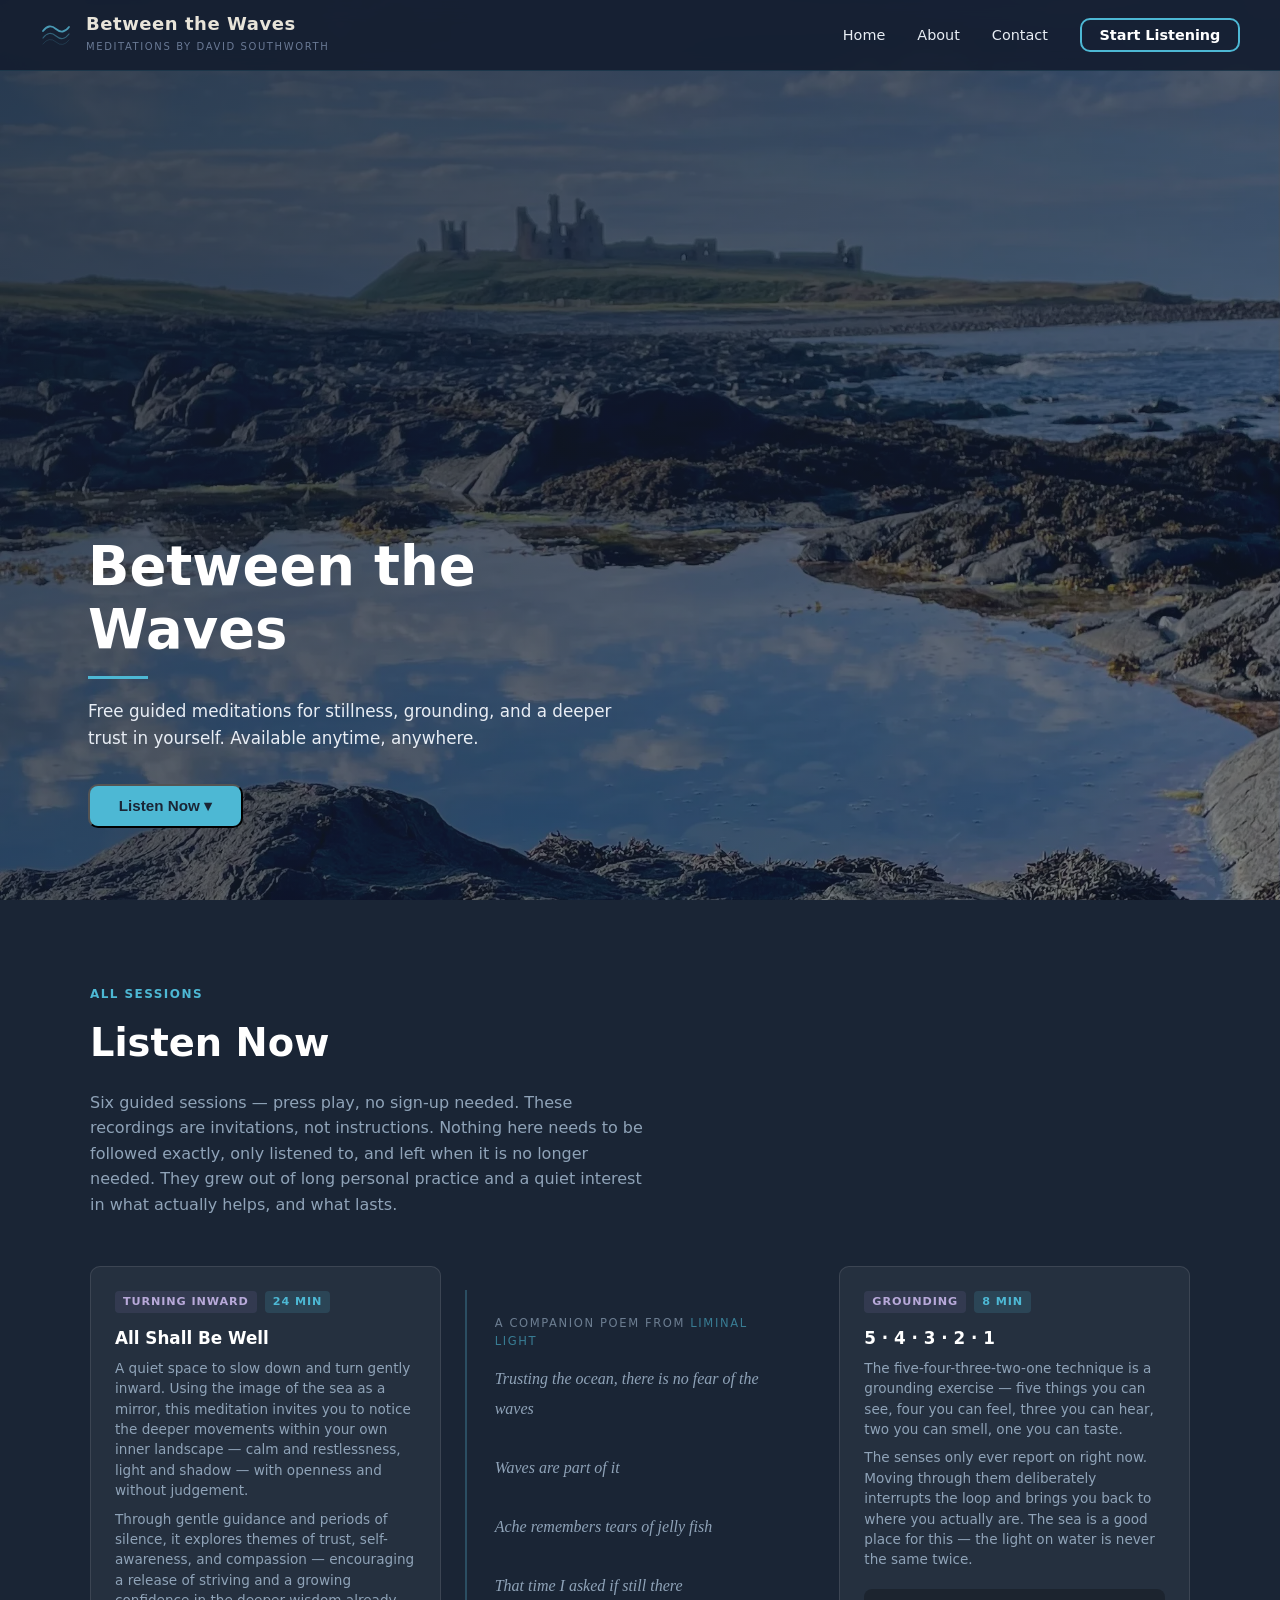
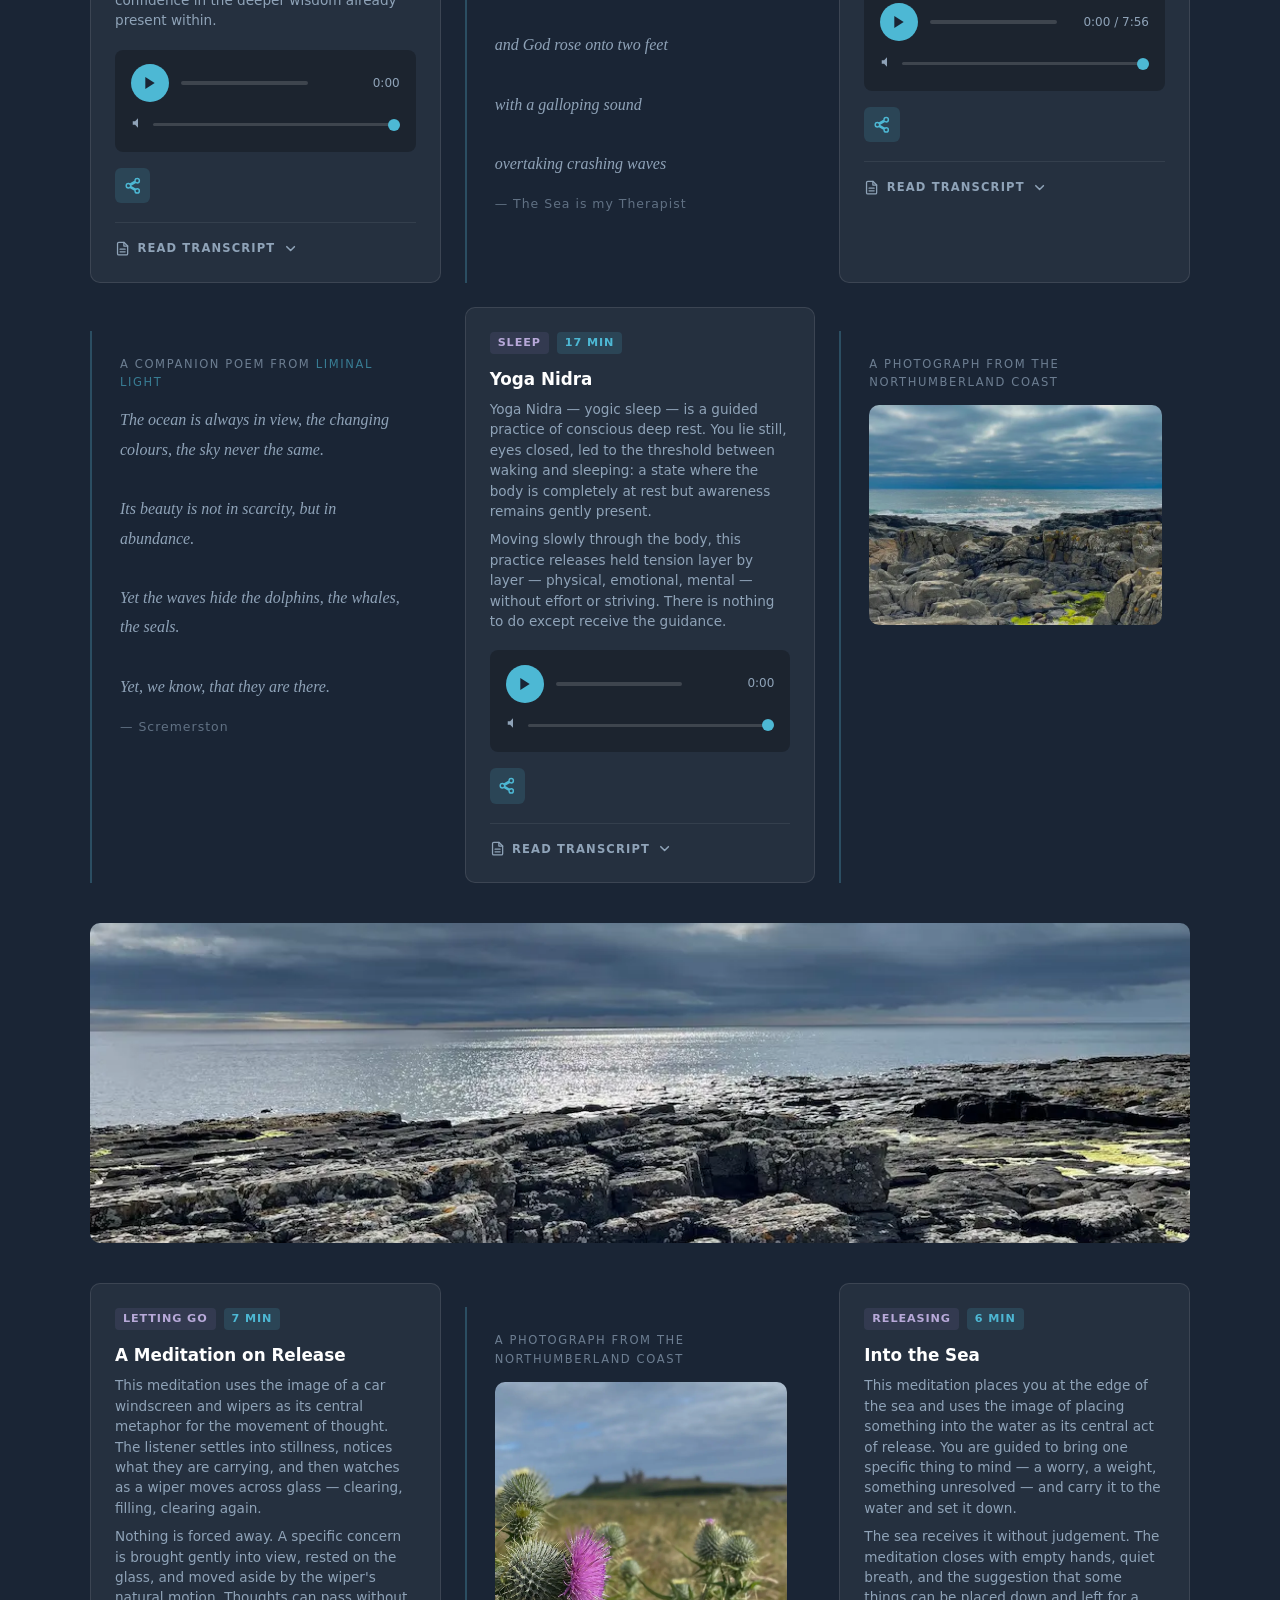
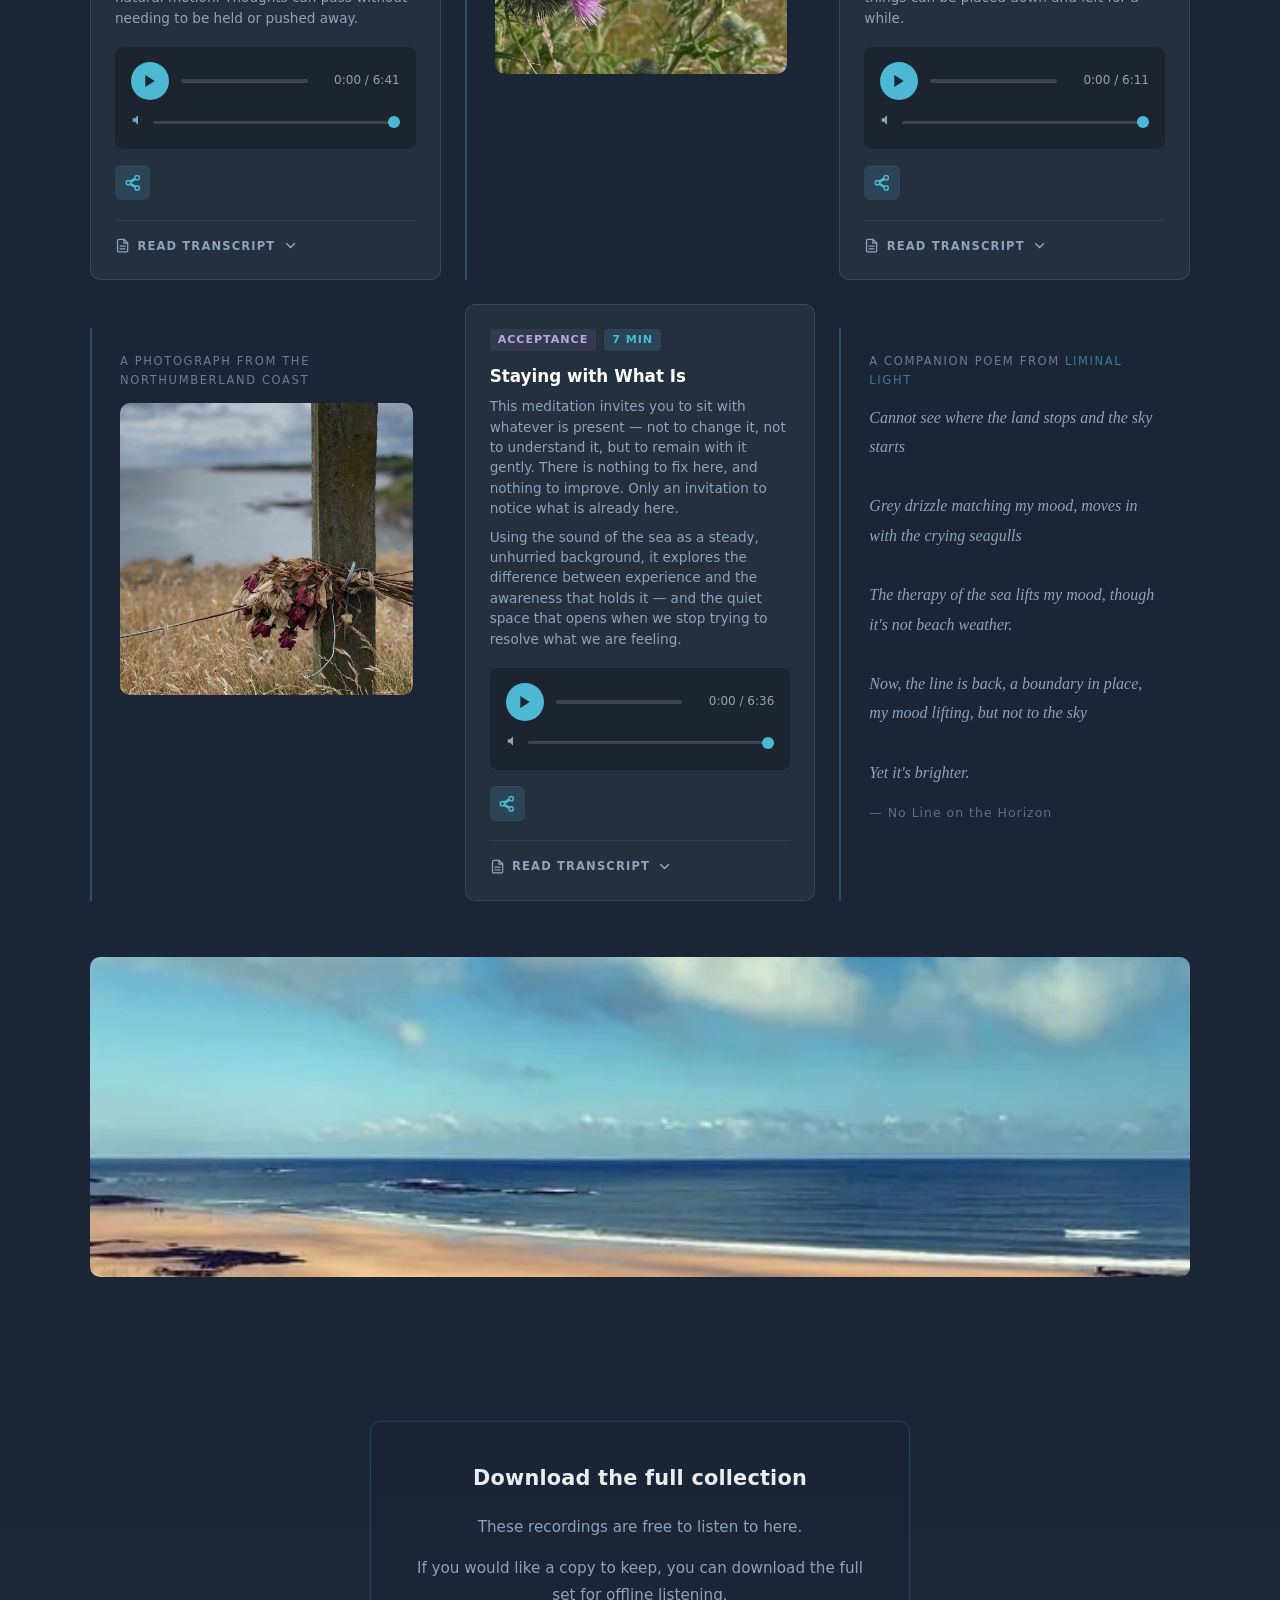
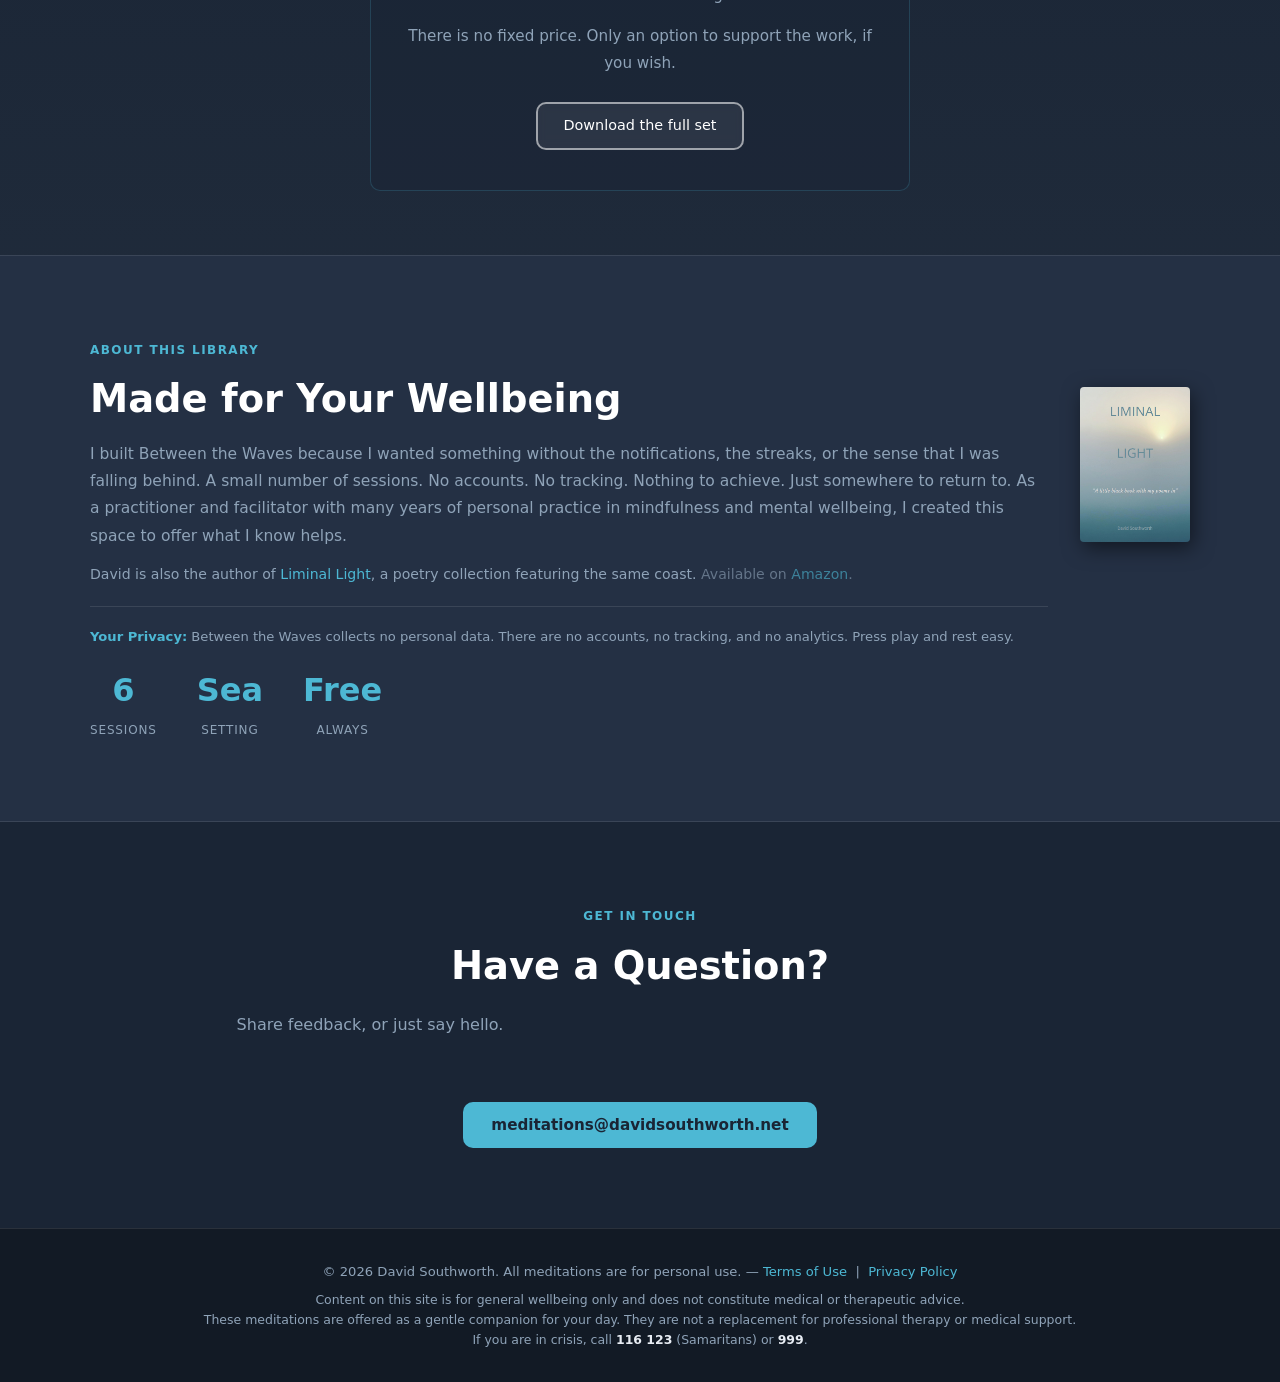
==== commit a1d8ed89: "Self-host Cormorant Garamond, apply to poems and transcripts Removes Google Fonts external request (" ====
--- a/index.html
+++ b/index.html
@@ -3,9 +3,7 @@
 <head>
   <meta charset="UTF-8" />
   <meta name="viewport" content="width=device-width, initial-scale=1.0" />
-  <link rel="preconnect" href="https://fonts.googleapis.com" />
-  <link rel="preconnect" href="https://fonts.gstatic.com" crossorigin />
-  <link href="https://fonts.googleapis.com/css2?family=Cormorant+Garamond:ital,wght@0,400;1,400&display=swap" rel="stylesheet" />
+
   <title>Between the Waves — Free Guided Meditations by David Southworth</title>
   <meta name="description" content="Six free guided meditations for stillness, grounding, and everyday wellbeing. No sign-up, no subscription — just press play. Created by a UK counsellor." />
   <meta property="og:title" content="Between the Waves — Free Guided Meditations by David Southworth" />
--- a/css/style.css
+++ b/css/style.css
@@ -2,6 +2,26 @@
    Mediakit Website — Global Styles
    Palette: dark navy bg, blue accent, white text
    ================================================ */
+
+/* ── SELF-HOSTED FONTS ───────────────────────── */
+
+@font-face {
+  font-family: 'Cormorant Garamond';
+  font-style: normal;
+  font-weight: 400;
+  font-display: swap;
+  src: url('../fonts/cormorant-garamond-v22-latin-regular.woff2') format('woff2'),
+       url('../fonts/cormorant-garamond-v22-latin-regular.woff') format('woff');
+}
+
+@font-face {
+  font-family: 'Cormorant Garamond';
+  font-style: italic;
+  font-weight: 400;
+  font-display: swap;
+  src: url('../fonts/cormorant-garamond-v22-latin-italic.woff2') format('woff2'),
+       url('../fonts/cormorant-garamond-v22-latin-italic.woff') format('woff');
+}
 
 *, *::before, *::after {
   box-sizing: border-box;
@@ -617,8 +637,9 @@
 }
 
 .poem-companion-text {
+  font-family: 'Cormorant Garamond', Georgia, serif;
   font-style: italic;
-  font-size: 0.88rem;
+  font-size: 1rem;
   line-height: 1.85;
   color: var(--muted);
   white-space: pre-line;
@@ -921,8 +942,9 @@
 }
 
 .transcript-body p {
-  font-size: 0.875rem;
-  line-height: 1.8;
+  font-family: 'Cormorant Garamond', Georgia, serif;
+  font-size: 1rem;
+  line-height: 1.85;
   color: rgba(232, 228, 217, 0.7);
   margin: 0 0 0.9rem;
 }
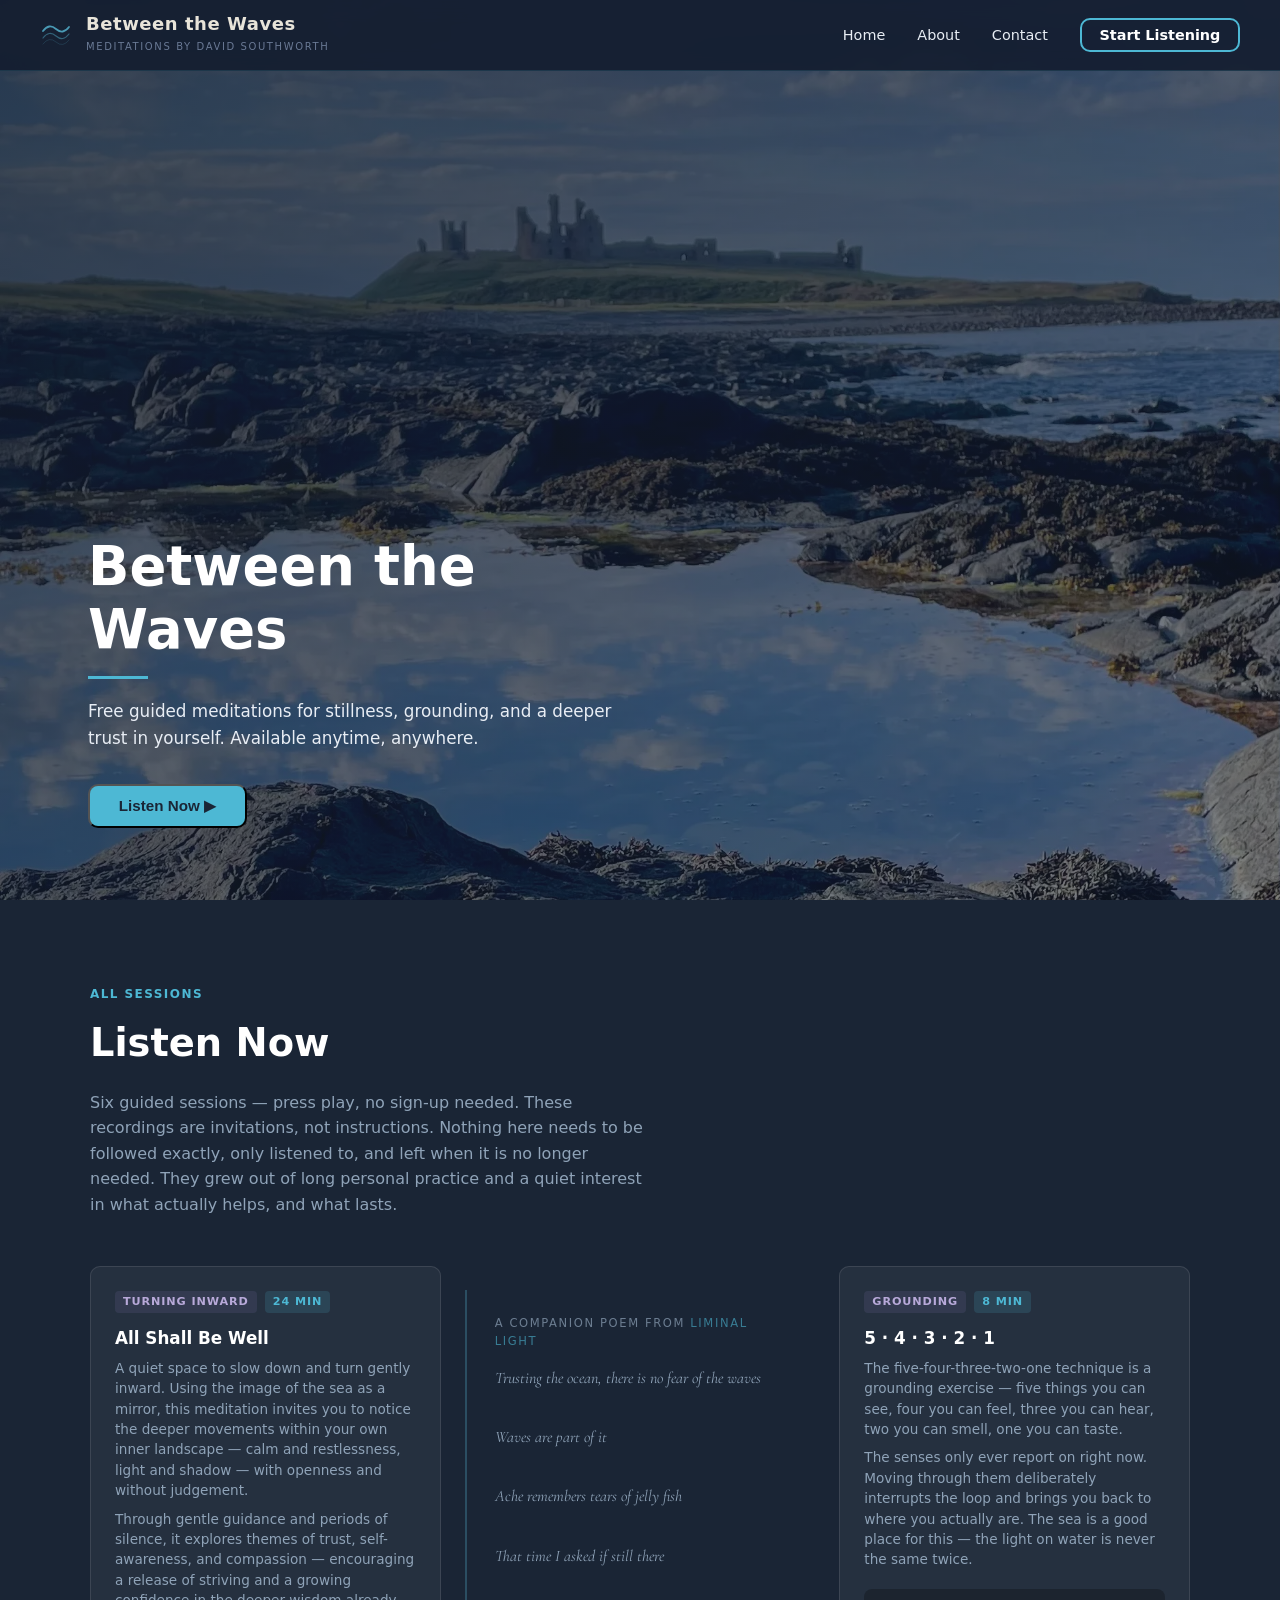
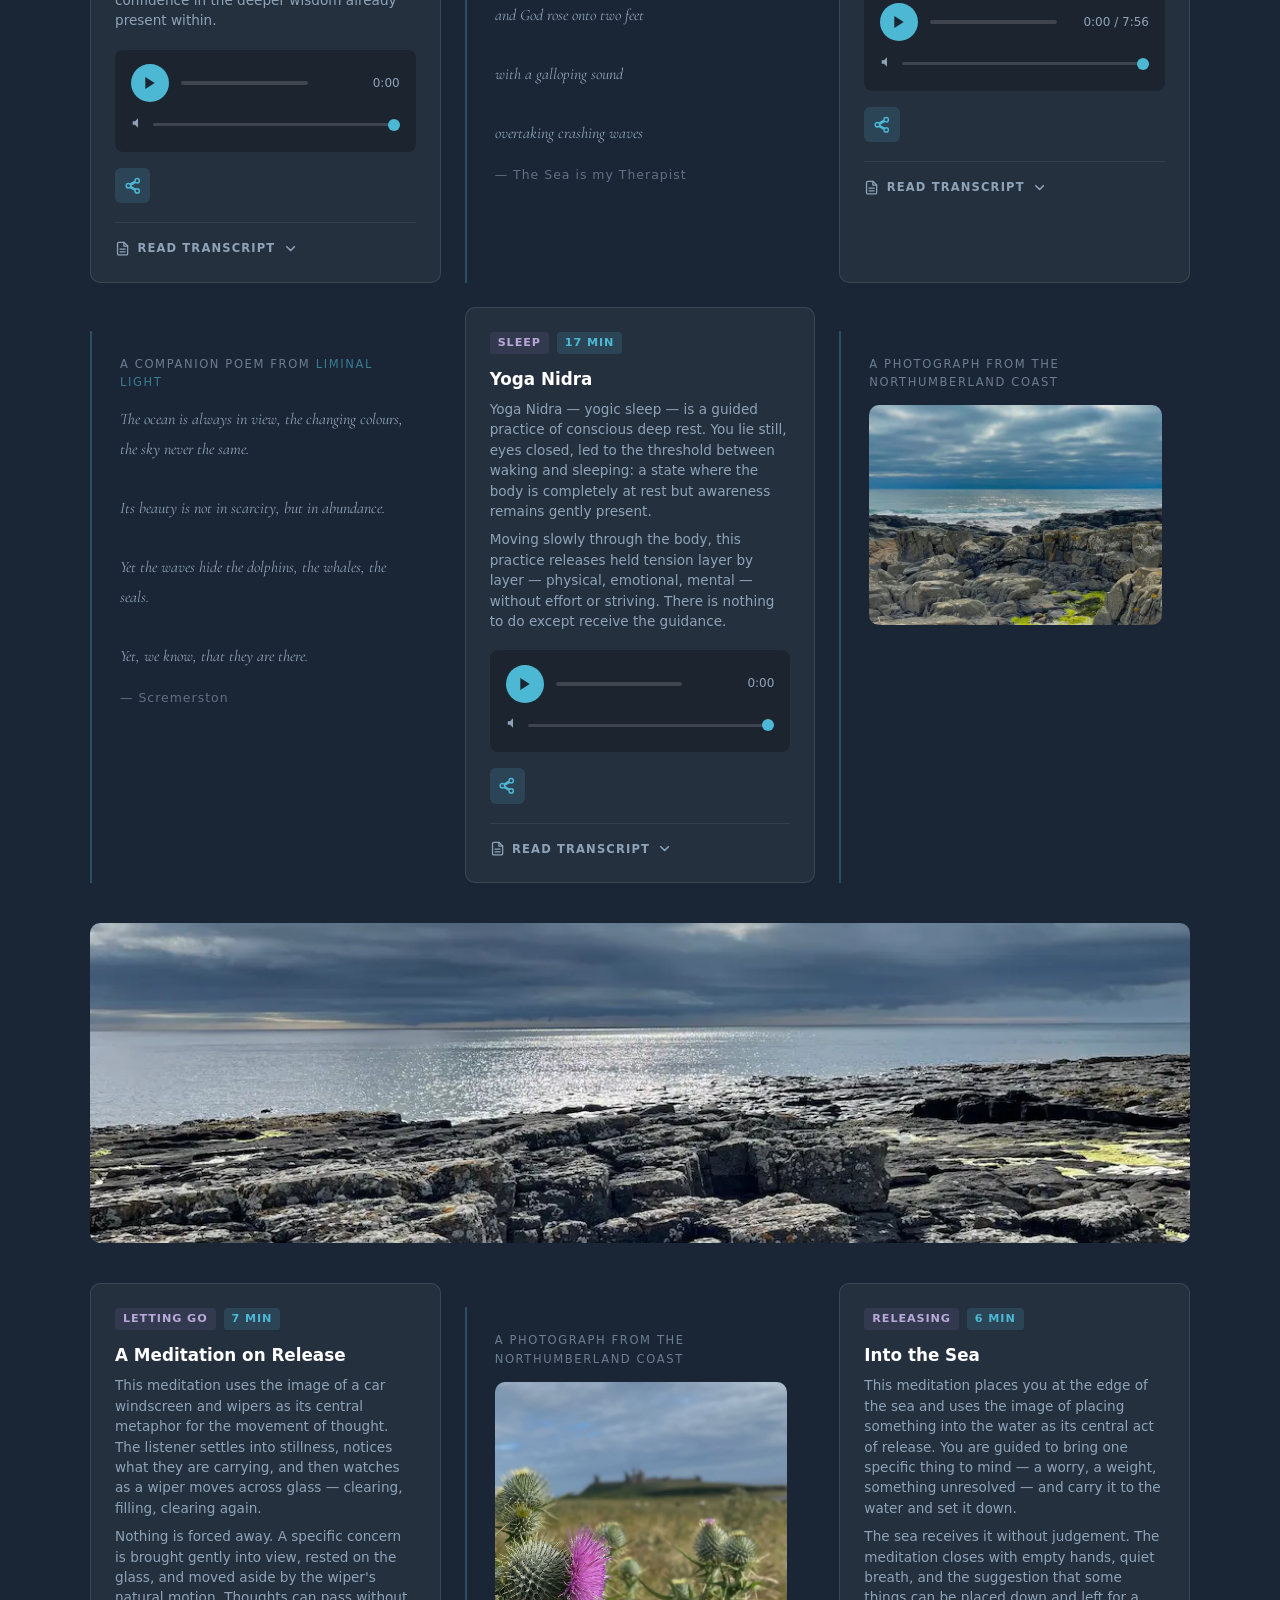
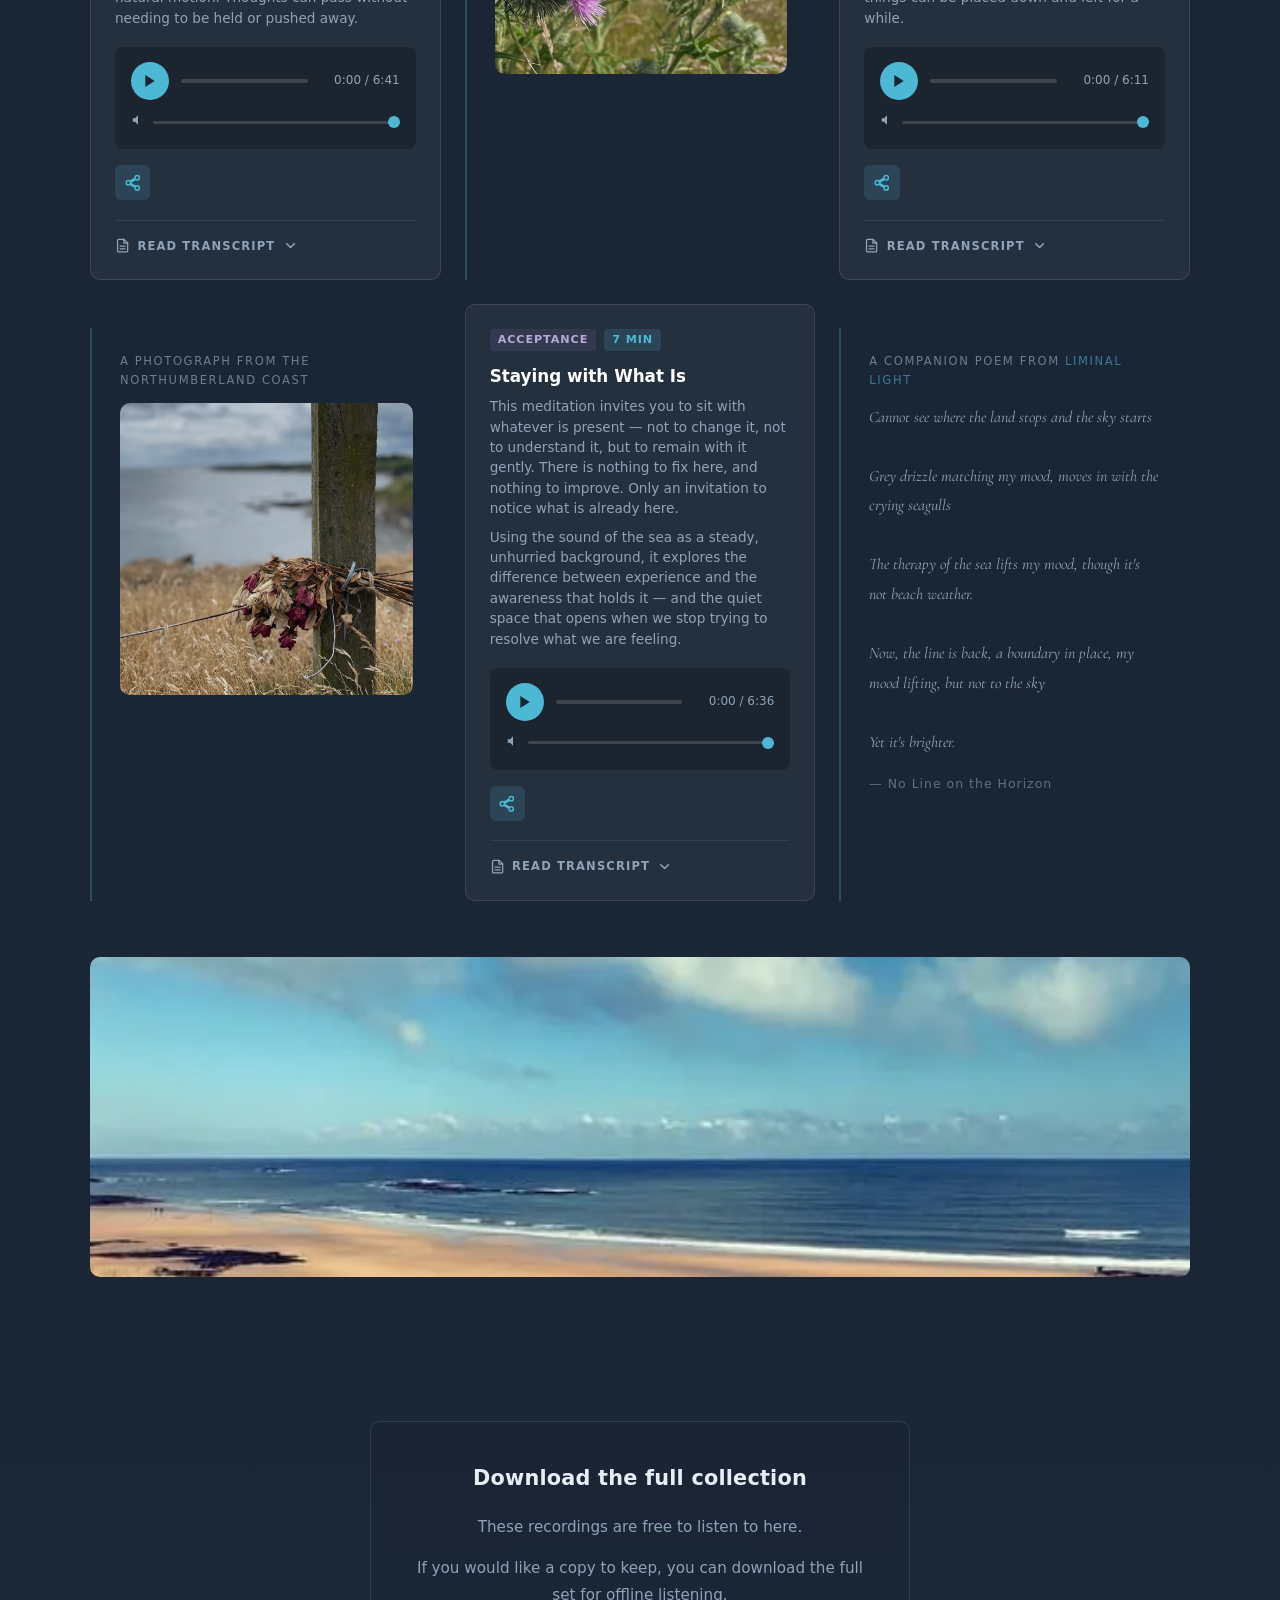
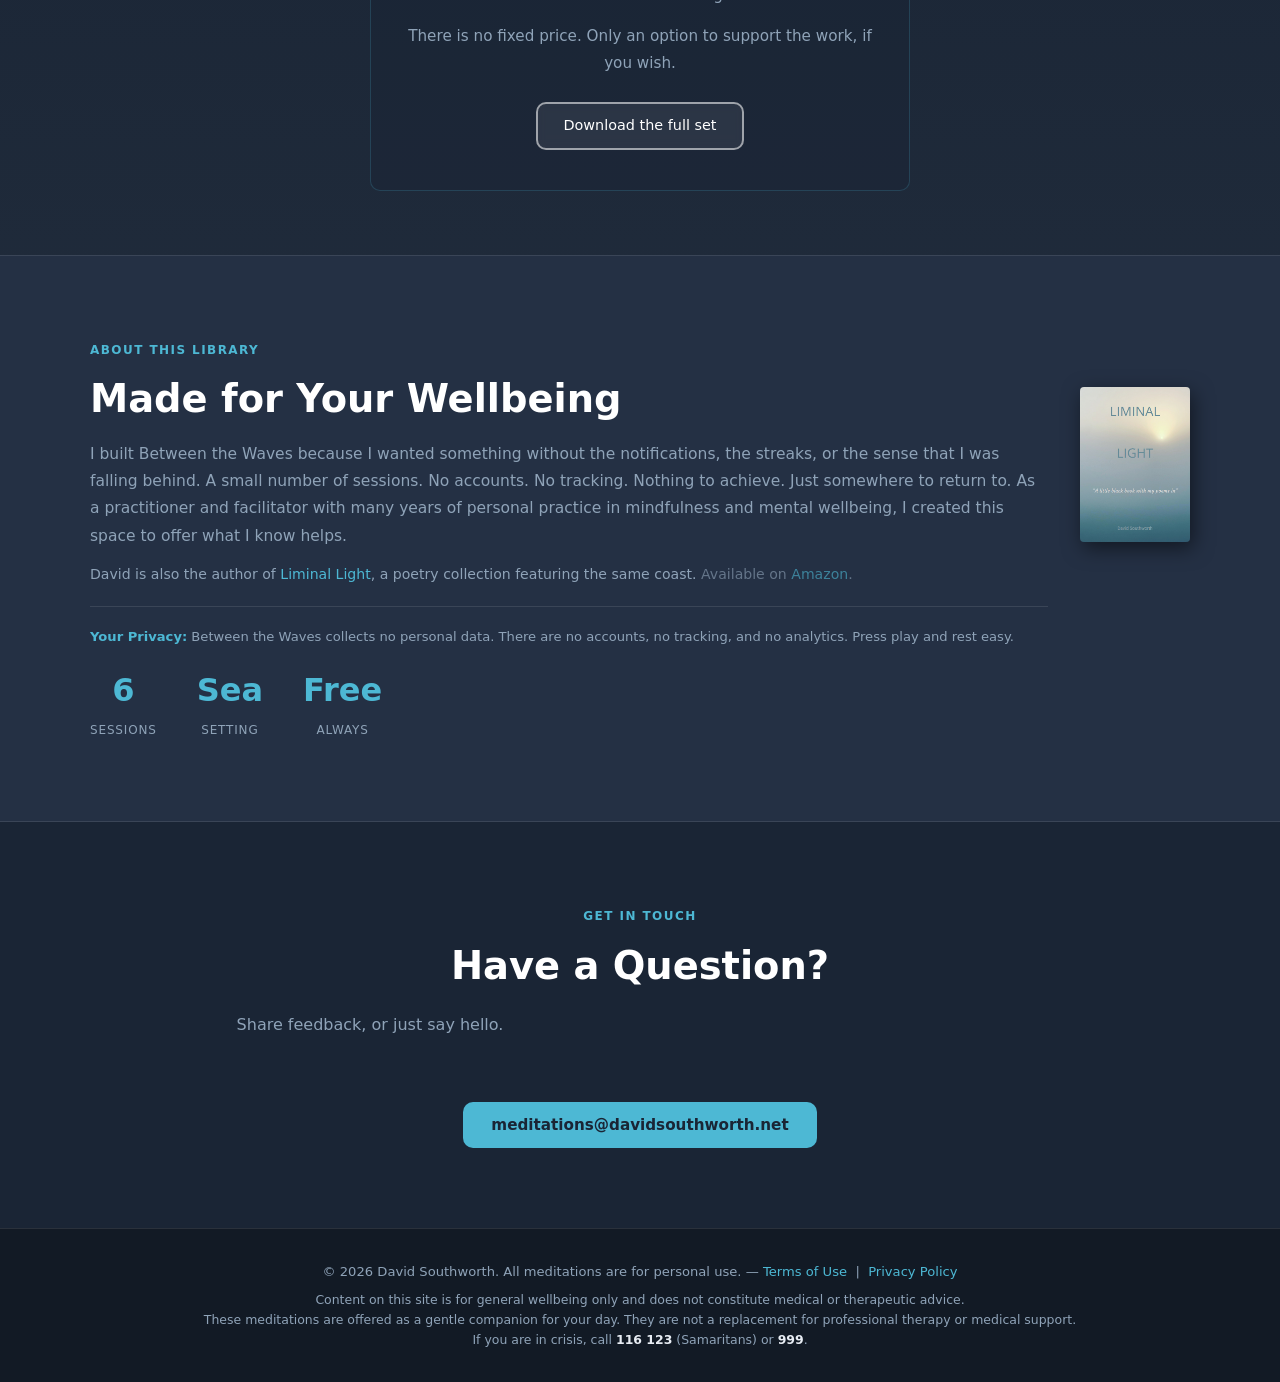
==== commit 78705d69: "Change Listen Now arrow from ▾ to ▶ Co-Authored-By: Claude Sonnet 4.6 <noreply@anthropic.com>" ====
--- a/index.html
+++ b/index.html
@@ -64,7 +64,7 @@
       <div class="hero-ctas">
         <!-- Play Last Track Button (first-time visitor: Browse, returning: Play) -->
         <button id="listen-now-btn" class="btn-primary listen-cta">
-          <span id="listen-btn-text">Listen Now ▾</span>
+          <span id="listen-btn-text">Listen Now ▶</span>
         </button>
 
         <!-- Choose Different Link (only visible for returning visitors) -->
--- a/css/style.css
+++ b/css/style.css
@@ -10,8 +10,7 @@
   font-style: normal;
   font-weight: 400;
   font-display: swap;
-  src: url('../fonts/cormorant-garamond-v22-latin-regular.woff2') format('woff2'),
-       url('../fonts/cormorant-garamond-v22-latin-regular.woff') format('woff');
+  src: url('../fonts/cormorant-garamond-v21-latin-regular.woff2') format('woff2');
 }
 
 @font-face {
@@ -19,8 +18,7 @@
   font-style: italic;
   font-weight: 400;
   font-display: swap;
-  src: url('../fonts/cormorant-garamond-v22-latin-italic.woff2') format('woff2'),
-       url('../fonts/cormorant-garamond-v22-latin-italic.woff') format('woff');
+  src: url('../fonts/cormorant-garamond-v21-latin-italic.woff2') format('woff2');
 }
 
 *, *::before, *::after {
@@ -745,9 +743,9 @@
 
 .listen-dropdown {
   position: absolute;
-  top: 100%;
+  bottom: 100%;
   left: 0;
-  margin-top: 0.5rem;
+  margin-bottom: 0.5rem;
   background: rgba(26, 37, 53, 0.98);
   border: 1px solid rgba(77, 184, 212, 0.3);
   border-radius: var(--radius);
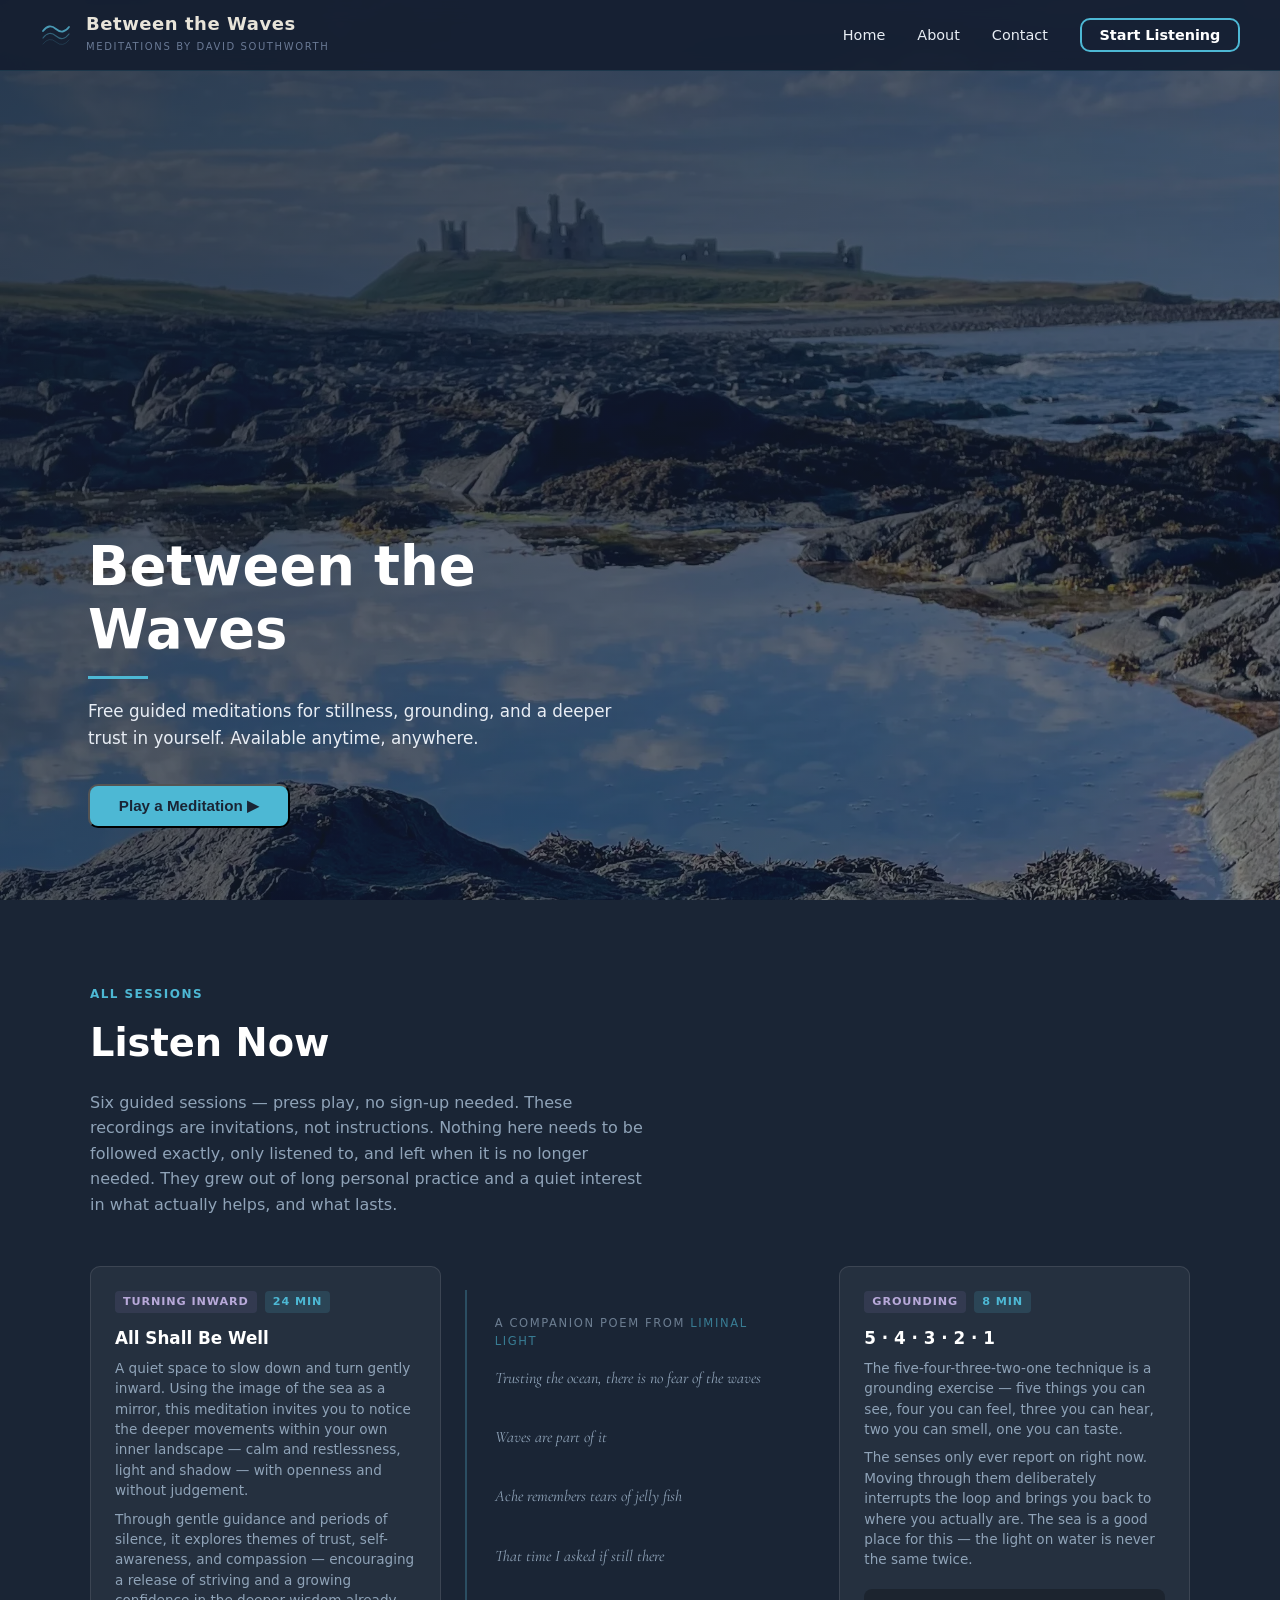
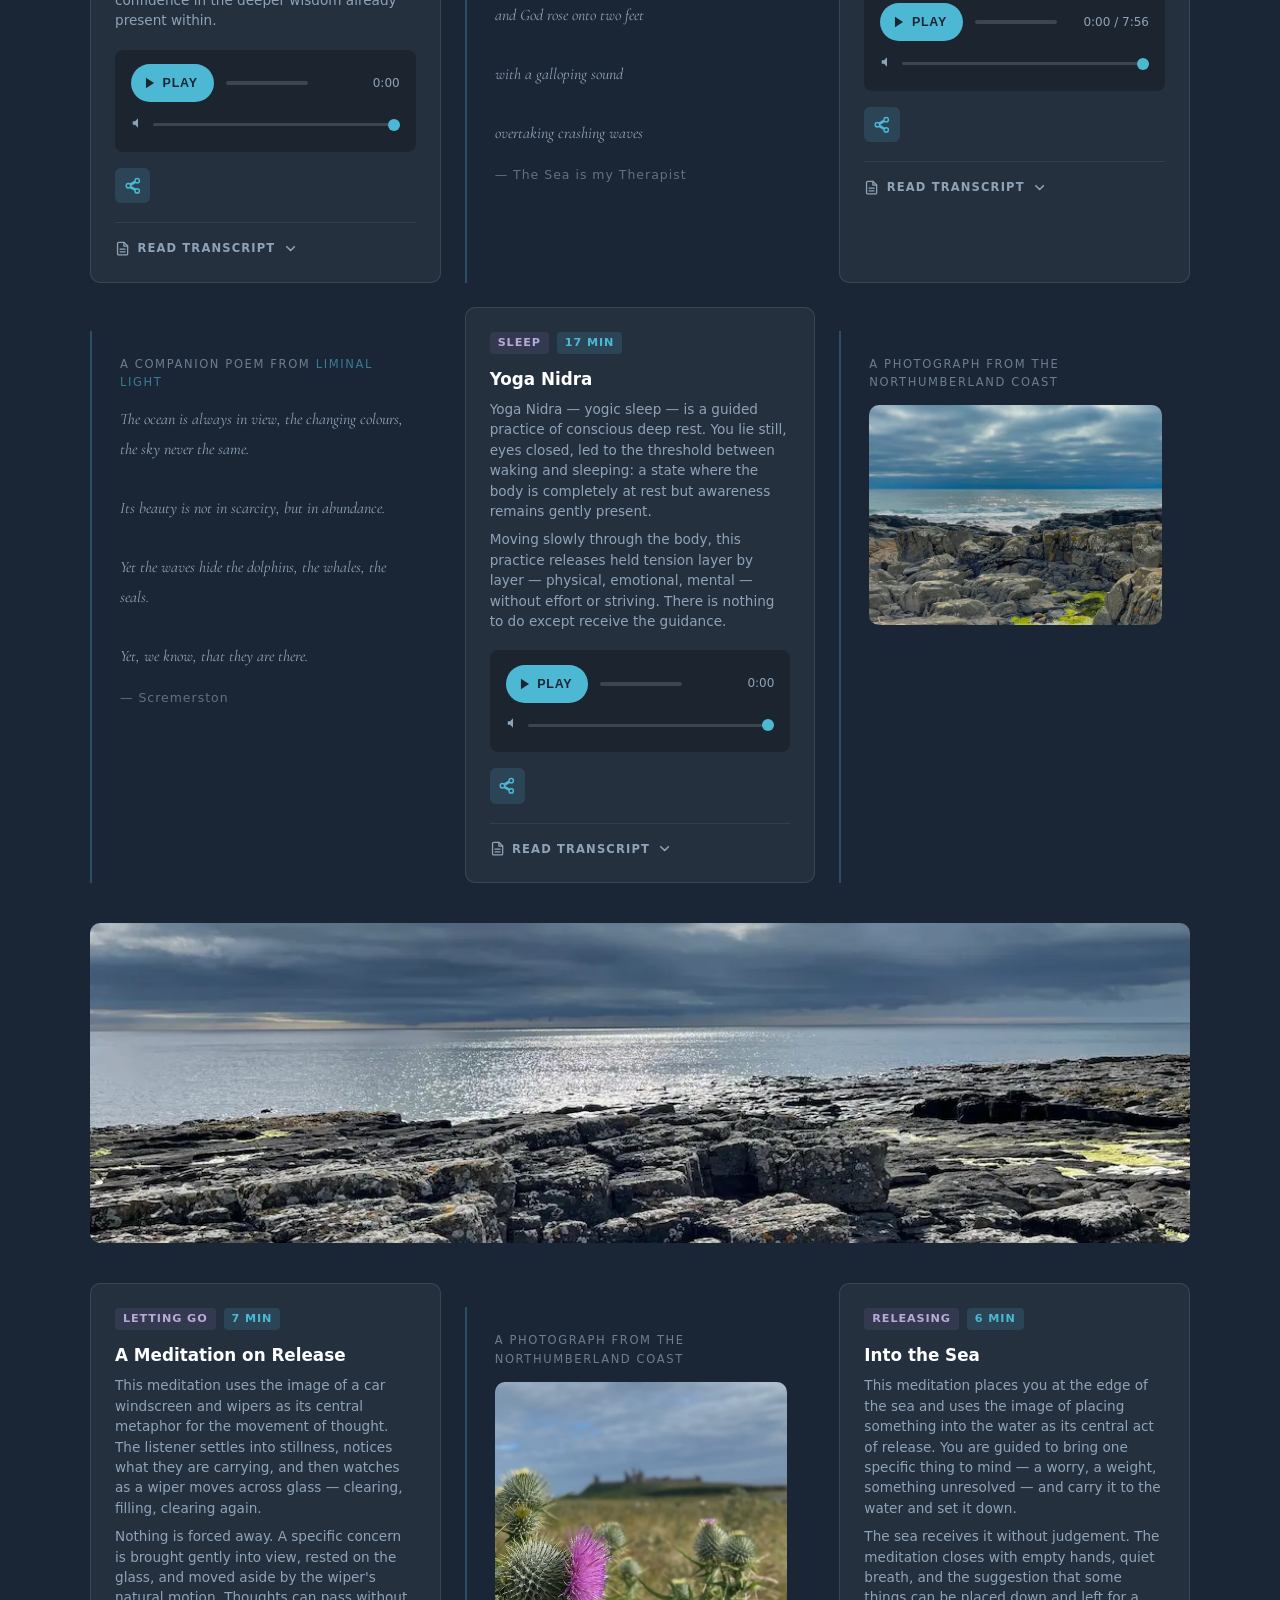
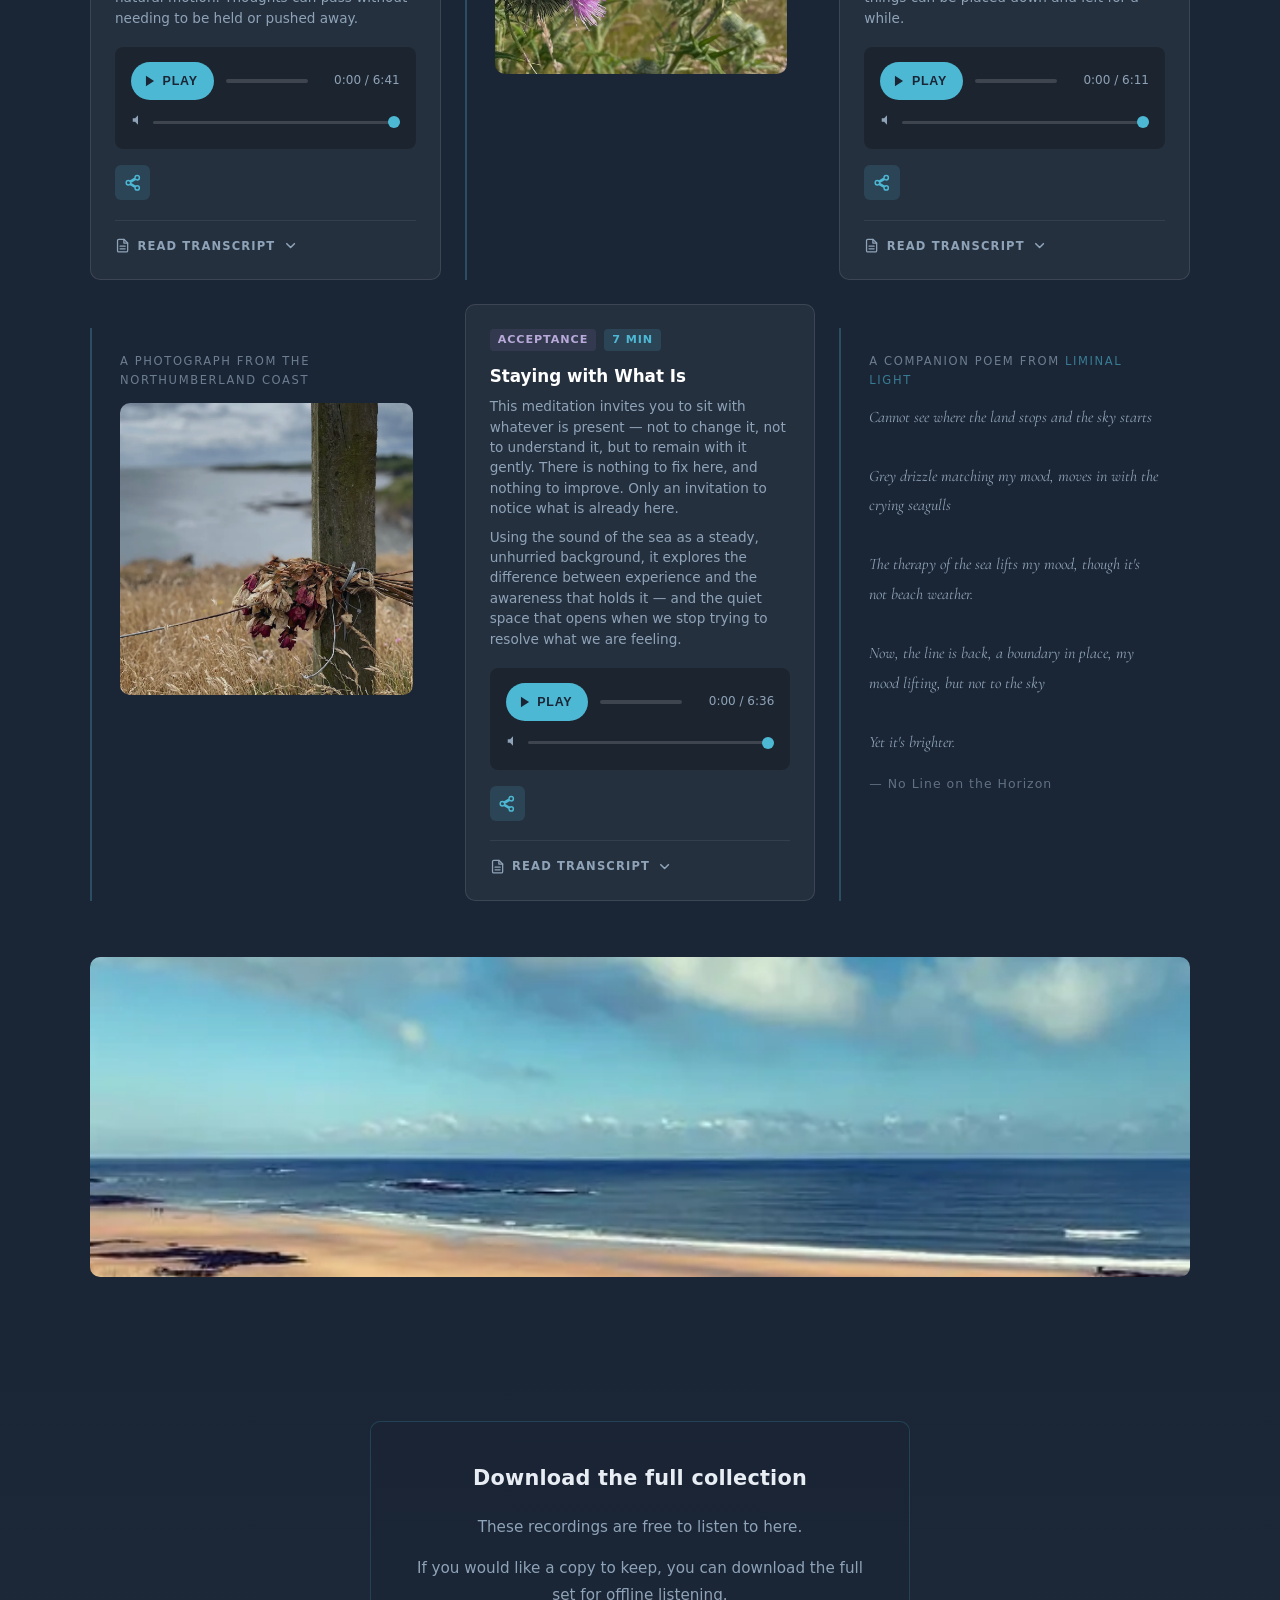
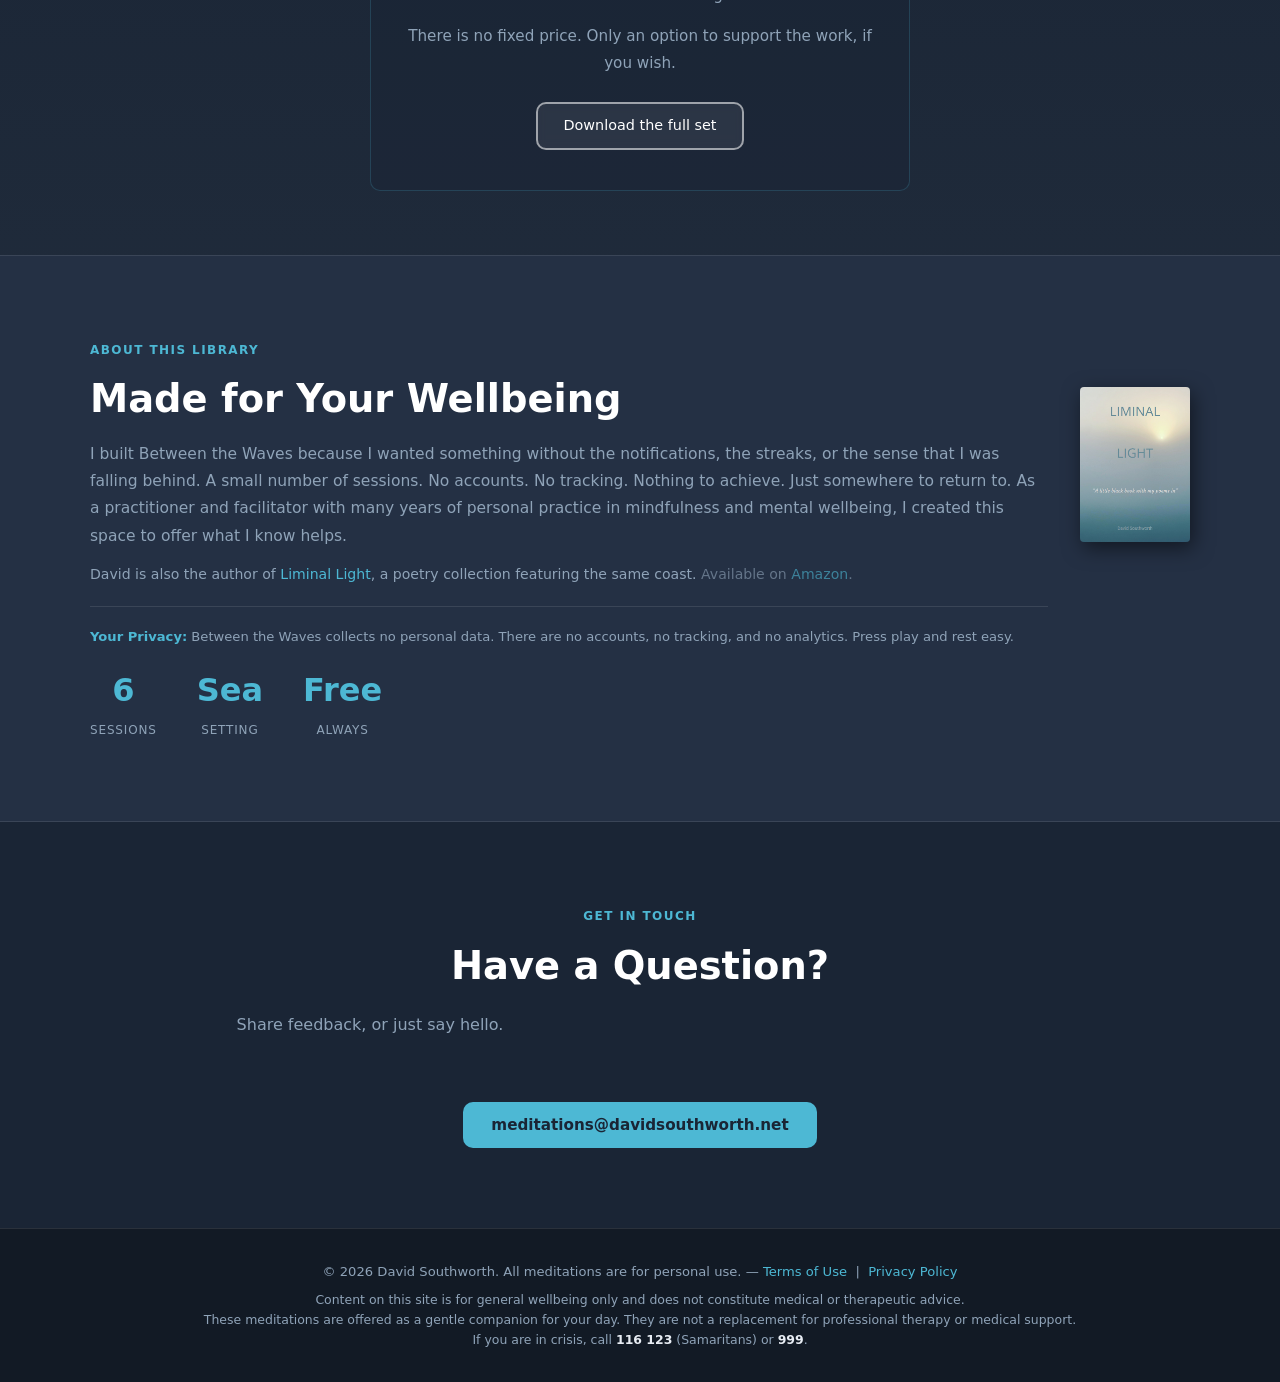
==== commit b3ec74c6: "Add Play/Pause labels to card buttons; rename hero CTA - Card play buttons now show Play/Pause text " ====
--- a/index.html
+++ b/index.html
@@ -64,7 +64,7 @@
       <div class="hero-ctas">
         <!-- Play Last Track Button (first-time visitor: Browse, returning: Play) -->
         <button id="listen-now-btn" class="btn-primary listen-cta">
-          <span id="listen-btn-text">Listen Now ▶</span>
+          <span id="listen-btn-text">Play a Meditation ▶</span>
         </button>
 
         <!-- Choose Different Link (only visible for returning visitors) -->
@@ -104,7 +104,7 @@
             <audio src="audio/Turning_Inward_All_Shall_Be_Well.mp3" preload="metadata"></audio>
             <div class="player-controls">
               <button class="btn-play" aria-label="Play">
-                <svg viewBox="0 0 24 24"><polygon points="5,3 19,12 5,21"/></svg>
+                <svg viewBox="0 0 24 24"><polygon points="5,3 19,12 5,21"/></svg>Play
               </button>
               <div class="progress-wrap" role="progressbar">
                 <div class="progress-fill"></div>
@@ -219,7 +219,7 @@
             <audio src="audio/Grounding_54321.mp3" preload="metadata"></audio>
             <div class="player-controls">
               <button class="btn-play" aria-label="Play">
-                <svg viewBox="0 0 24 24"><polygon points="5,3 19,12 5,21"/></svg>
+                <svg viewBox="0 0 24 24"><polygon points="5,3 19,12 5,21"/></svg>Play
               </button>
               <div class="progress-wrap" role="progressbar">
                 <div class="progress-fill"></div>
@@ -297,7 +297,7 @@
             <audio src="audio/Sleep_Yoga_Nidra.mp3" preload="metadata"></audio>
             <div class="player-controls">
               <button class="btn-play" aria-label="Play">
-                <svg viewBox="0 0 24 24"><polygon points="5,3 19,12 5,21"/></svg>
+                <svg viewBox="0 0 24 24"><polygon points="5,3 19,12 5,21"/></svg>Play
               </button>
               <div class="progress-wrap" role="progressbar">
                 <div class="progress-fill"></div>
@@ -373,7 +373,7 @@
             <audio src="audio/Letting_Go_Release.mp3" preload="metadata"></audio>
             <div class="player-controls">
               <button class="btn-play" aria-label="Play">
-                <svg viewBox="0 0 24 24"><polygon points="5,3 19,12 5,21"/></svg>
+                <svg viewBox="0 0 24 24"><polygon points="5,3 19,12 5,21"/></svg>Play
               </button>
               <div class="progress-wrap" role="progressbar">
                 <div class="progress-fill"></div>
@@ -443,7 +443,7 @@
             <audio src="audio/Releasing_Into_The_Sea.mp3" preload="metadata"></audio>
             <div class="player-controls">
               <button class="btn-play" aria-label="Play">
-                <svg viewBox="0 0 24 24"><polygon points="5,3 19,12 5,21"/></svg>
+                <svg viewBox="0 0 24 24"><polygon points="5,3 19,12 5,21"/></svg>Play
               </button>
               <div class="progress-wrap" role="progressbar">
                 <div class="progress-fill"></div>
@@ -511,7 +511,7 @@
             <audio src="audio/Acceptance_Staying_With_What_Is.mp3" preload="metadata"></audio>
             <div class="player-controls">
               <button class="btn-play" aria-label="Play">
-                <svg viewBox="0 0 24 24"><polygon points="5,3 19,12 5,21"/></svg>
+                <svg viewBox="0 0 24 24"><polygon points="5,3 19,12 5,21"/></svg>Play
               </button>
               <div class="progress-wrap" role="progressbar">
                 <div class="progress-fill"></div>
--- a/css/style.css
+++ b/css/style.css
@@ -317,9 +317,8 @@
 }
 
 .btn-play {
-  width: 38px;
   height: 38px;
-  border-radius: 50%;
+  border-radius: 19px;
   border: none;
   background: var(--accent);
   color: var(--navy);
@@ -327,16 +326,22 @@
   display: flex;
   align-items: center;
   justify-content: center;
+  gap: 0.35rem;
+  padding: 0 1rem 0 0.75rem;
   flex-shrink: 0;
+  font-size: 0.78rem;
+  font-weight: 700;
+  letter-spacing: 0.06em;
+  text-transform: uppercase;
   transition: background 0.2s, transform 0.15s;
 }
 
 .btn-play:hover {
   background: var(--accent-h);
-  transform: scale(1.08);
-}
-
-.btn-play svg { width: 16px; height: 16px; fill: var(--navy); }
+  transform: scale(1.05);
+}
+
+.btn-play svg { width: 14px; height: 14px; fill: var(--navy); flex-shrink: 0; }
 
 .player-time {
   font-size: 0.75rem;
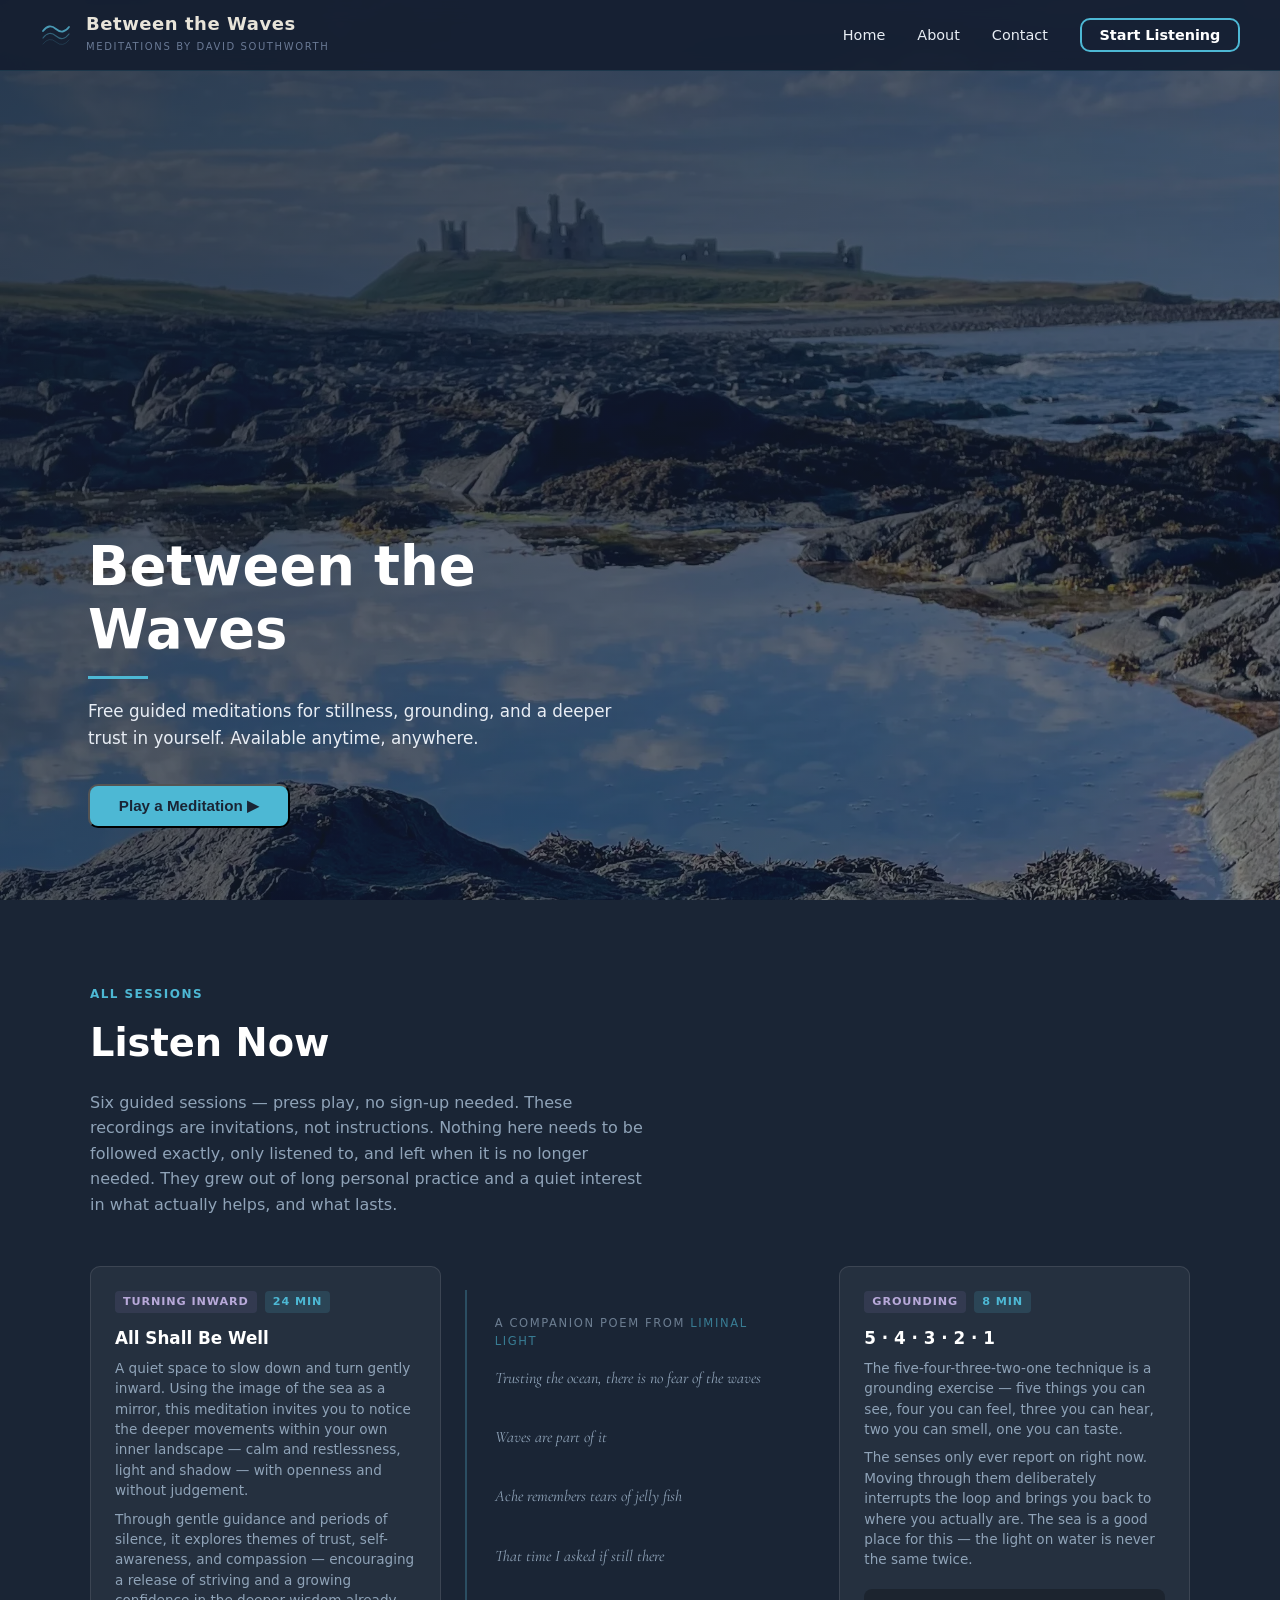
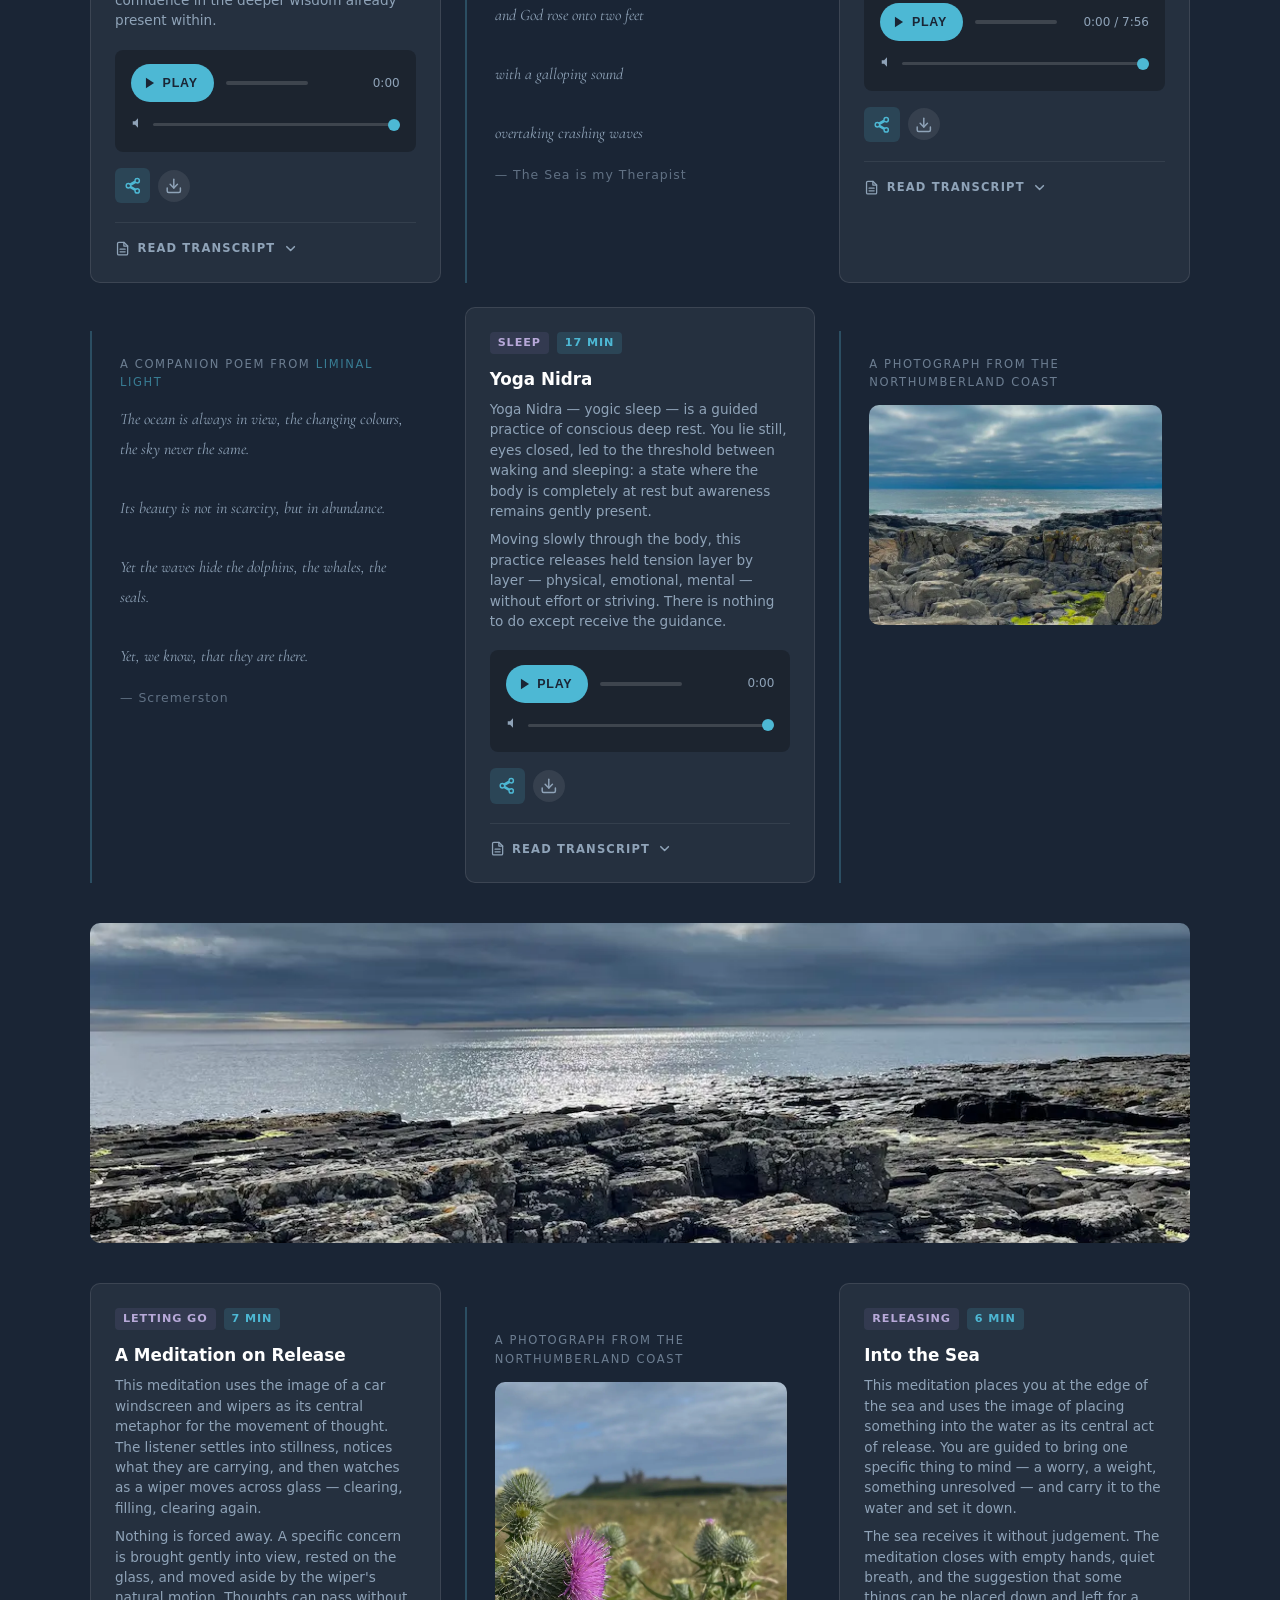
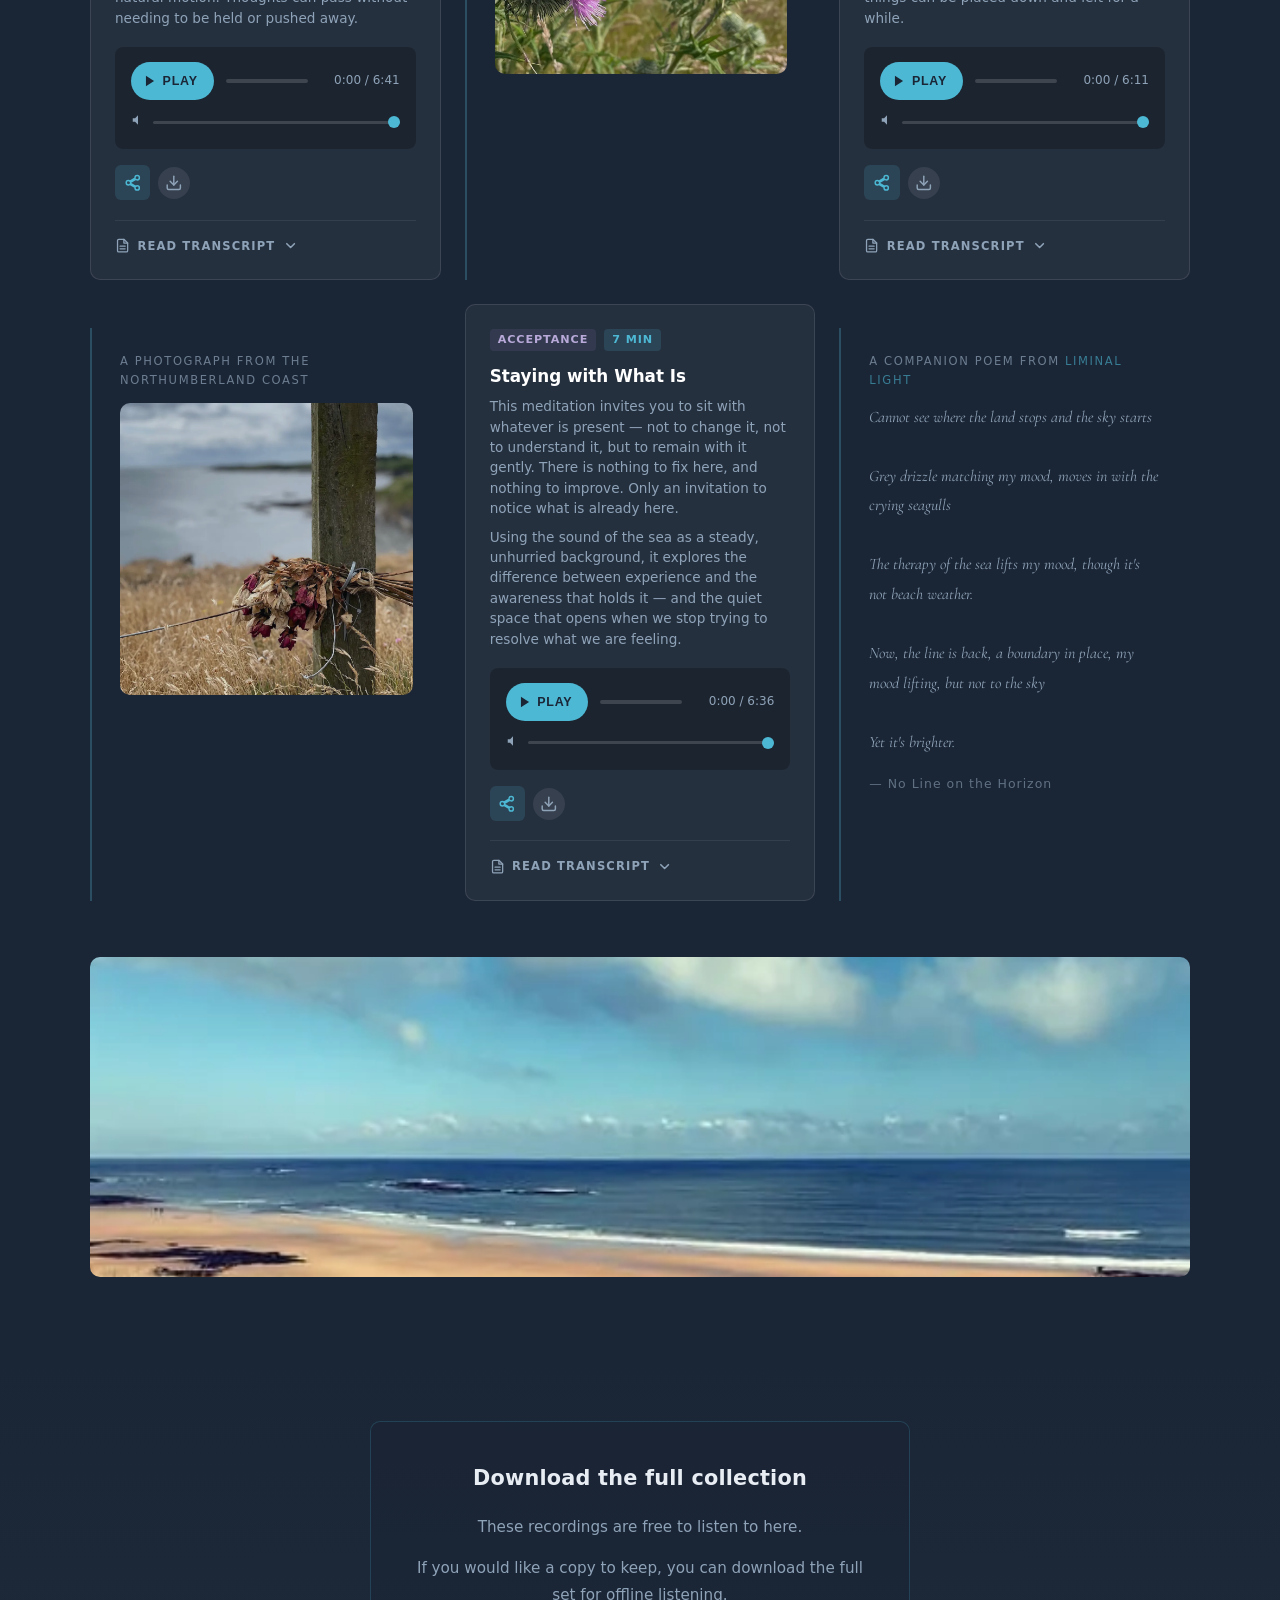
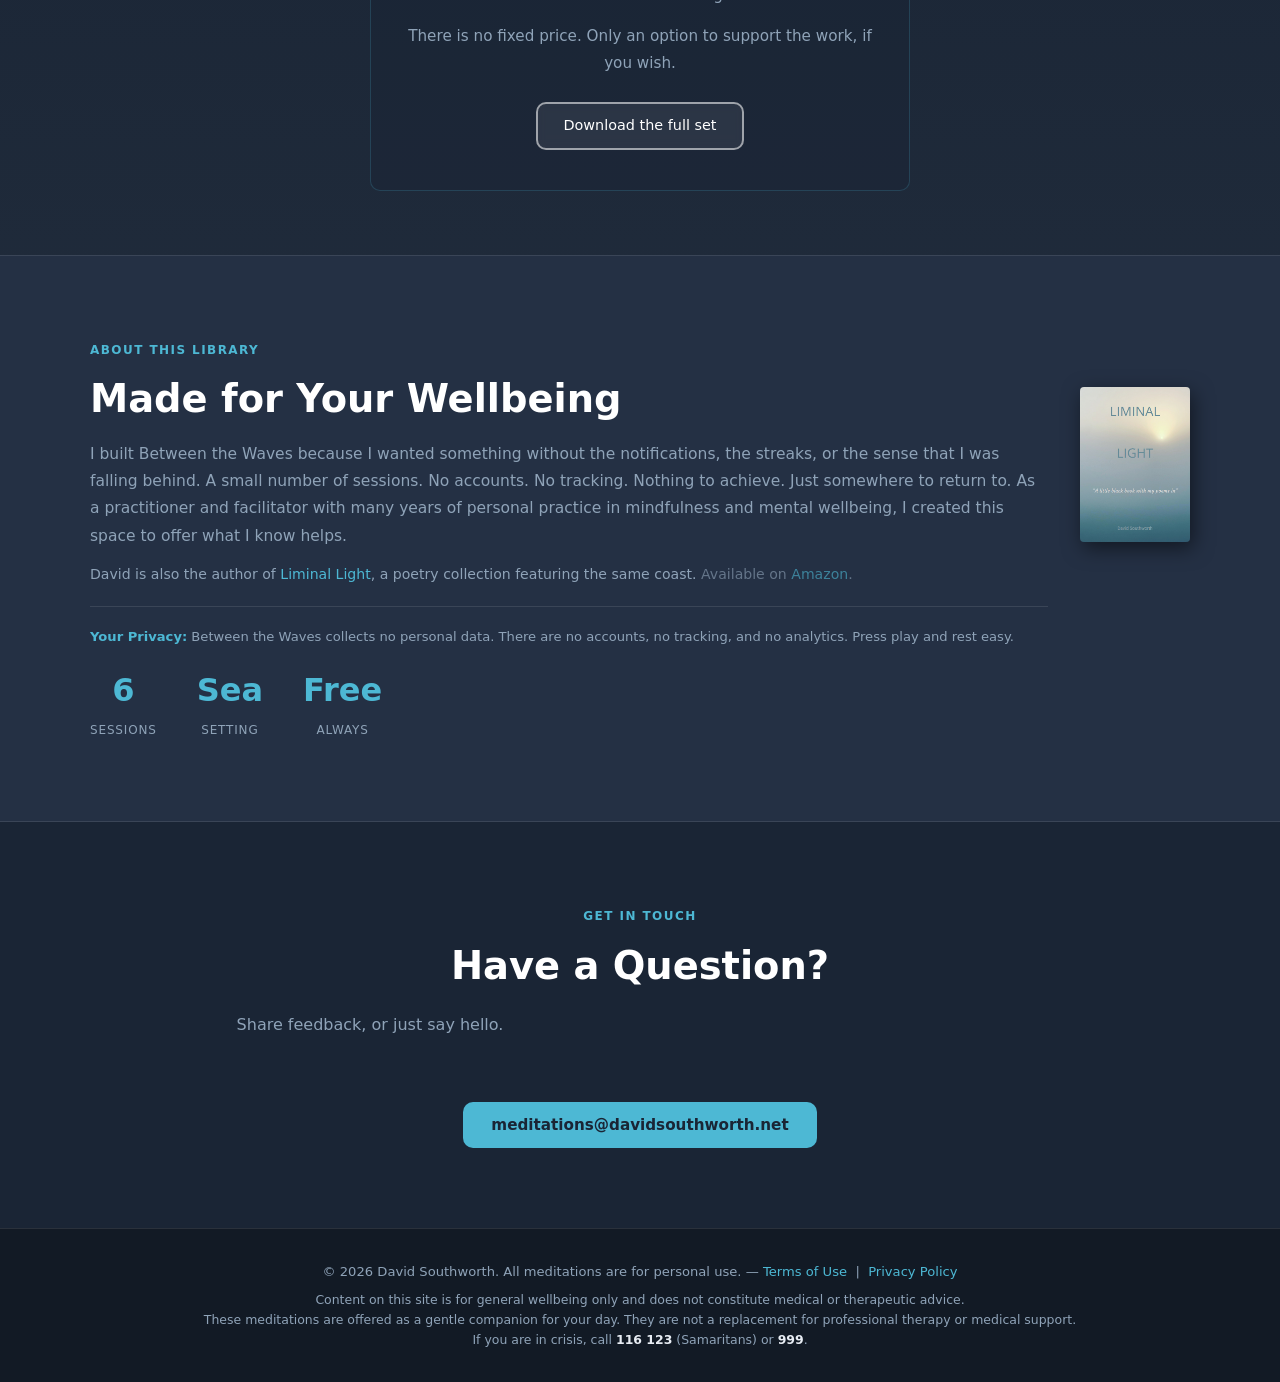
==== commit effda637: "Add offline save buttons and PWA install support - Service worker (sw.js) caches app shell on instal" ====
--- a/index.html
+++ b/index.html
@@ -29,6 +29,15 @@
 </head>
 <body>
 
+  <!-- ── INSTALL BANNER ── -->
+  <div id="install-banner" class="install-banner hidden" role="alert">
+    <div class="install-banner-inner">
+      <span id="install-banner-text" class="install-banner-text"></span>
+      <button id="install-btn" class="install-confirm-btn hidden">Add to phone</button>
+      <button id="install-dismiss" class="install-dismiss" aria-label="Dismiss">&#x2715;</button>
+    </div>
+  </div>
+
   <!-- ── NAV ── -->
   <nav class="nav" aria-label="Main navigation">
     <a href="index.html" class="nav-brand-link" style="display:flex; align-items:center; gap:14px; text-decoration:none;">
@@ -134,6 +143,10 @@
                 <svg viewBox="0 0 24 24" fill="none" stroke="currentColor" stroke-width="2" stroke-linecap="round" stroke-linejoin="round"><path d="M10 13a5 5 0 007.54.54l3-3a5 5 0 00-7.07-7.07l-1.72 1.71"/><path d="M14 11a5 5 0 00-7.54-.54l-3 3a5 5 0 007.07 7.07l1.71-1.71"/></svg>
               </a>
             </div>
+            <button class="offline-btn" data-audio-src="audio/Turning_Inward_All_Shall_Be_Well.mp3" aria-label="Save for offline">
+              <svg class="icon-save" viewBox="0 0 24 24" fill="none" stroke="currentColor" stroke-width="2" stroke-linecap="round" stroke-linejoin="round" aria-hidden="true"><path d="M21 15v4a2 2 0 01-2 2H5a2 2 0 01-2-2v-4"/><polyline points="7 10 12 15 17 10"/><line x1="12" y1="15" x2="12" y2="3"/></svg>
+              <svg class="icon-saved" viewBox="0 0 24 24" fill="none" stroke="currentColor" stroke-width="2.5" stroke-linecap="round" stroke-linejoin="round" aria-hidden="true"><polyline points="20 6 9 17 4 12"/></svg>
+            </button>
           </div>
 
           <details class="transcript-panel">
@@ -249,6 +262,10 @@
                 <svg viewBox="0 0 24 24" fill="none" stroke="currentColor" stroke-width="2" stroke-linecap="round" stroke-linejoin="round"><path d="M10 13a5 5 0 007.54.54l3-3a5 5 0 00-7.07-7.07l-1.72 1.71"/><path d="M14 11a5 5 0 00-7.54-.54l-3 3a5 5 0 007.07 7.07l1.71-1.71"/></svg>
               </a>
             </div>
+            <button class="offline-btn" data-audio-src="audio/Grounding_54321.mp3" aria-label="Save for offline">
+              <svg class="icon-save" viewBox="0 0 24 24" fill="none" stroke="currentColor" stroke-width="2" stroke-linecap="round" stroke-linejoin="round" aria-hidden="true"><path d="M21 15v4a2 2 0 01-2 2H5a2 2 0 01-2-2v-4"/><polyline points="7 10 12 15 17 10"/><line x1="12" y1="15" x2="12" y2="3"/></svg>
+              <svg class="icon-saved" viewBox="0 0 24 24" fill="none" stroke="currentColor" stroke-width="2.5" stroke-linecap="round" stroke-linejoin="round" aria-hidden="true"><polyline points="20 6 9 17 4 12"/></svg>
+            </button>
           </div>
 
           <details class="transcript-panel">
@@ -327,6 +344,10 @@
                 <svg viewBox="0 0 24 24" fill="none" stroke="currentColor" stroke-width="2" stroke-linecap="round" stroke-linejoin="round"><path d="M10 13a5 5 0 007.54.54l3-3a5 5 0 00-7.07-7.07l-1.72 1.71"/><path d="M14 11a5 5 0 00-7.54-.54l-3 3a5 5 0 007.07 7.07l1.71-1.71"/></svg>
               </a>
             </div>
+            <button class="offline-btn" data-audio-src="audio/Sleep_Yoga_Nidra.mp3" aria-label="Save for offline">
+              <svg class="icon-save" viewBox="0 0 24 24" fill="none" stroke="currentColor" stroke-width="2" stroke-linecap="round" stroke-linejoin="round" aria-hidden="true"><path d="M21 15v4a2 2 0 01-2 2H5a2 2 0 01-2-2v-4"/><polyline points="7 10 12 15 17 10"/><line x1="12" y1="15" x2="12" y2="3"/></svg>
+              <svg class="icon-saved" viewBox="0 0 24 24" fill="none" stroke="currentColor" stroke-width="2.5" stroke-linecap="round" stroke-linejoin="round" aria-hidden="true"><polyline points="20 6 9 17 4 12"/></svg>
+            </button>
           </div>
 
           <details class="transcript-panel">
@@ -403,6 +424,10 @@
                 <svg viewBox="0 0 24 24" fill="none" stroke="currentColor" stroke-width="2" stroke-linecap="round" stroke-linejoin="round"><path d="M10 13a5 5 0 007.54.54l3-3a5 5 0 00-7.07-7.07l-1.72 1.71"/><path d="M14 11a5 5 0 00-7.54-.54l-3 3a5 5 0 007.07 7.07l1.71-1.71"/></svg>
               </a>
             </div>
+            <button class="offline-btn" data-audio-src="audio/Letting_Go_Release.mp3" aria-label="Save for offline">
+              <svg class="icon-save" viewBox="0 0 24 24" fill="none" stroke="currentColor" stroke-width="2" stroke-linecap="round" stroke-linejoin="round" aria-hidden="true"><path d="M21 15v4a2 2 0 01-2 2H5a2 2 0 01-2-2v-4"/><polyline points="7 10 12 15 17 10"/><line x1="12" y1="15" x2="12" y2="3"/></svg>
+              <svg class="icon-saved" viewBox="0 0 24 24" fill="none" stroke="currentColor" stroke-width="2.5" stroke-linecap="round" stroke-linejoin="round" aria-hidden="true"><polyline points="20 6 9 17 4 12"/></svg>
+            </button>
           </div>
 
           <details class="transcript-panel">
@@ -473,6 +498,10 @@
                 <svg viewBox="0 0 24 24" fill="none" stroke="currentColor" stroke-width="2" stroke-linecap="round" stroke-linejoin="round"><path d="M10 13a5 5 0 007.54.54l3-3a5 5 0 00-7.07-7.07l-1.72 1.71"/><path d="M14 11a5 5 0 00-7.54-.54l-3 3a5 5 0 007.07 7.07l1.71-1.71"/></svg>
               </a>
             </div>
+            <button class="offline-btn" data-audio-src="audio/Releasing_Into_The_Sea.mp3" aria-label="Save for offline">
+              <svg class="icon-save" viewBox="0 0 24 24" fill="none" stroke="currentColor" stroke-width="2" stroke-linecap="round" stroke-linejoin="round" aria-hidden="true"><path d="M21 15v4a2 2 0 01-2 2H5a2 2 0 01-2-2v-4"/><polyline points="7 10 12 15 17 10"/><line x1="12" y1="15" x2="12" y2="3"/></svg>
+              <svg class="icon-saved" viewBox="0 0 24 24" fill="none" stroke="currentColor" stroke-width="2.5" stroke-linecap="round" stroke-linejoin="round" aria-hidden="true"><polyline points="20 6 9 17 4 12"/></svg>
+            </button>
           </div>
 
           <details class="transcript-panel">
@@ -541,6 +570,10 @@
                 <svg viewBox="0 0 24 24" fill="none" stroke="currentColor" stroke-width="2" stroke-linecap="round" stroke-linejoin="round"><path d="M10 13a5 5 0 007.54.54l3-3a5 5 0 00-7.07-7.07l-1.72 1.71"/><path d="M14 11a5 5 0 00-7.54-.54l-3 3a5 5 0 007.07 7.07l1.71-1.71"/></svg>
               </a>
             </div>
+            <button class="offline-btn" data-audio-src="audio/Acceptance_Staying_With_What_Is.mp3" aria-label="Save for offline">
+              <svg class="icon-save" viewBox="0 0 24 24" fill="none" stroke="currentColor" stroke-width="2" stroke-linecap="round" stroke-linejoin="round" aria-hidden="true"><path d="M21 15v4a2 2 0 01-2 2H5a2 2 0 01-2-2v-4"/><polyline points="7 10 12 15 17 10"/><line x1="12" y1="15" x2="12" y2="3"/></svg>
+              <svg class="icon-saved" viewBox="0 0 24 24" fill="none" stroke="currentColor" stroke-width="2.5" stroke-linecap="round" stroke-linejoin="round" aria-hidden="true"><polyline points="20 6 9 17 4 12"/></svg>
+            </button>
           </div>
 
           <details class="transcript-panel">
@@ -668,5 +701,6 @@
   <script src="js/player.js"></script>
   <script src="js/listen.js"></script>
   <script src="js/share.js"></script>
+  <script src="js/offline.js"></script>
 </body>
 </html>
--- a/css/style.css
+++ b/css/style.css
@@ -849,6 +849,57 @@
 
 .share-menu.hidden {
   display: none;
+}
+
+/* ── OFFLINE SAVE BUTTON ─────────────────────── */
+
+.offline-btn {
+  display: flex;
+  align-items: center;
+  justify-content: center;
+  width: 2rem;
+  height: 2rem;
+  border-radius: 50%;
+  border: none;
+  background: rgba(255,255,255,0.08);
+  color: var(--muted);
+  cursor: pointer;
+  transition: background 0.2s, color 0.2s, opacity 0.2s;
+  flex-shrink: 0;
+}
+
+.offline-btn:hover {
+  background: rgba(77,184,212,0.25);
+  color: var(--accent);
+}
+
+.offline-btn svg {
+  width: 1.1rem;
+  height: 1.1rem;
+  stroke: currentColor;
+  fill: none;
+  stroke-linecap: round;
+  stroke-linejoin: round;
+}
+
+.offline-btn .icon-saved { display: none; }
+
+.offline-btn.is-saved {
+  color: var(--accent);
+  background: rgba(77,184,212,0.15);
+}
+
+.offline-btn.is-saved .icon-save  { display: none; }
+.offline-btn.is-saved .icon-saved { display: block; }
+
+.offline-btn.is-saved:hover {
+  background: rgba(220,60,60,0.2);
+  color: #e06060;
+}
+
+.offline-btn.is-saving {
+  opacity: 0.5;
+  pointer-events: none;
 }
 
 .share-item {
@@ -1040,3 +1091,64 @@
     margin-top: 1rem;
   }
 }
+
+/* ── INSTALL BANNER ──────────────────────────── */
+
+.install-banner {
+  position: fixed;
+  bottom: 1rem;
+  left: 50%;
+  transform: translateX(-50%);
+  z-index: 900;
+  background: var(--navy-mid);
+  border: 1px solid rgba(77,184,212,0.3);
+  border-radius: var(--radius);
+  padding: 0.75rem 1rem;
+  max-width: 440px;
+  width: calc(100% - 2rem);
+  box-shadow: 0 4px 20px rgba(0,0,0,0.4);
+}
+
+.install-banner.hidden { display: none; }
+
+.install-banner-inner {
+  display: flex;
+  align-items: center;
+  gap: 0.75rem;
+}
+
+.install-banner-text {
+  font-size: 0.88rem;
+  color: var(--light);
+  flex: 1;
+  line-height: 1.4;
+}
+
+.install-confirm-btn {
+  white-space: nowrap;
+  padding: 0.4rem 0.9rem;
+  background: var(--accent);
+  color: var(--navy);
+  border: none;
+  border-radius: 20px;
+  font-size: 0.82rem;
+  font-weight: 600;
+  cursor: pointer;
+  transition: background 0.2s;
+}
+
+.install-confirm-btn:hover { background: var(--accent-h); }
+.install-confirm-btn.hidden { display: none; }
+
+.install-dismiss {
+  background: none;
+  border: none;
+  color: var(--muted);
+  font-size: 1.1rem;
+  cursor: pointer;
+  padding: 0.2rem;
+  flex-shrink: 0;
+  line-height: 1;
+}
+
+.install-dismiss:hover { color: var(--light); }
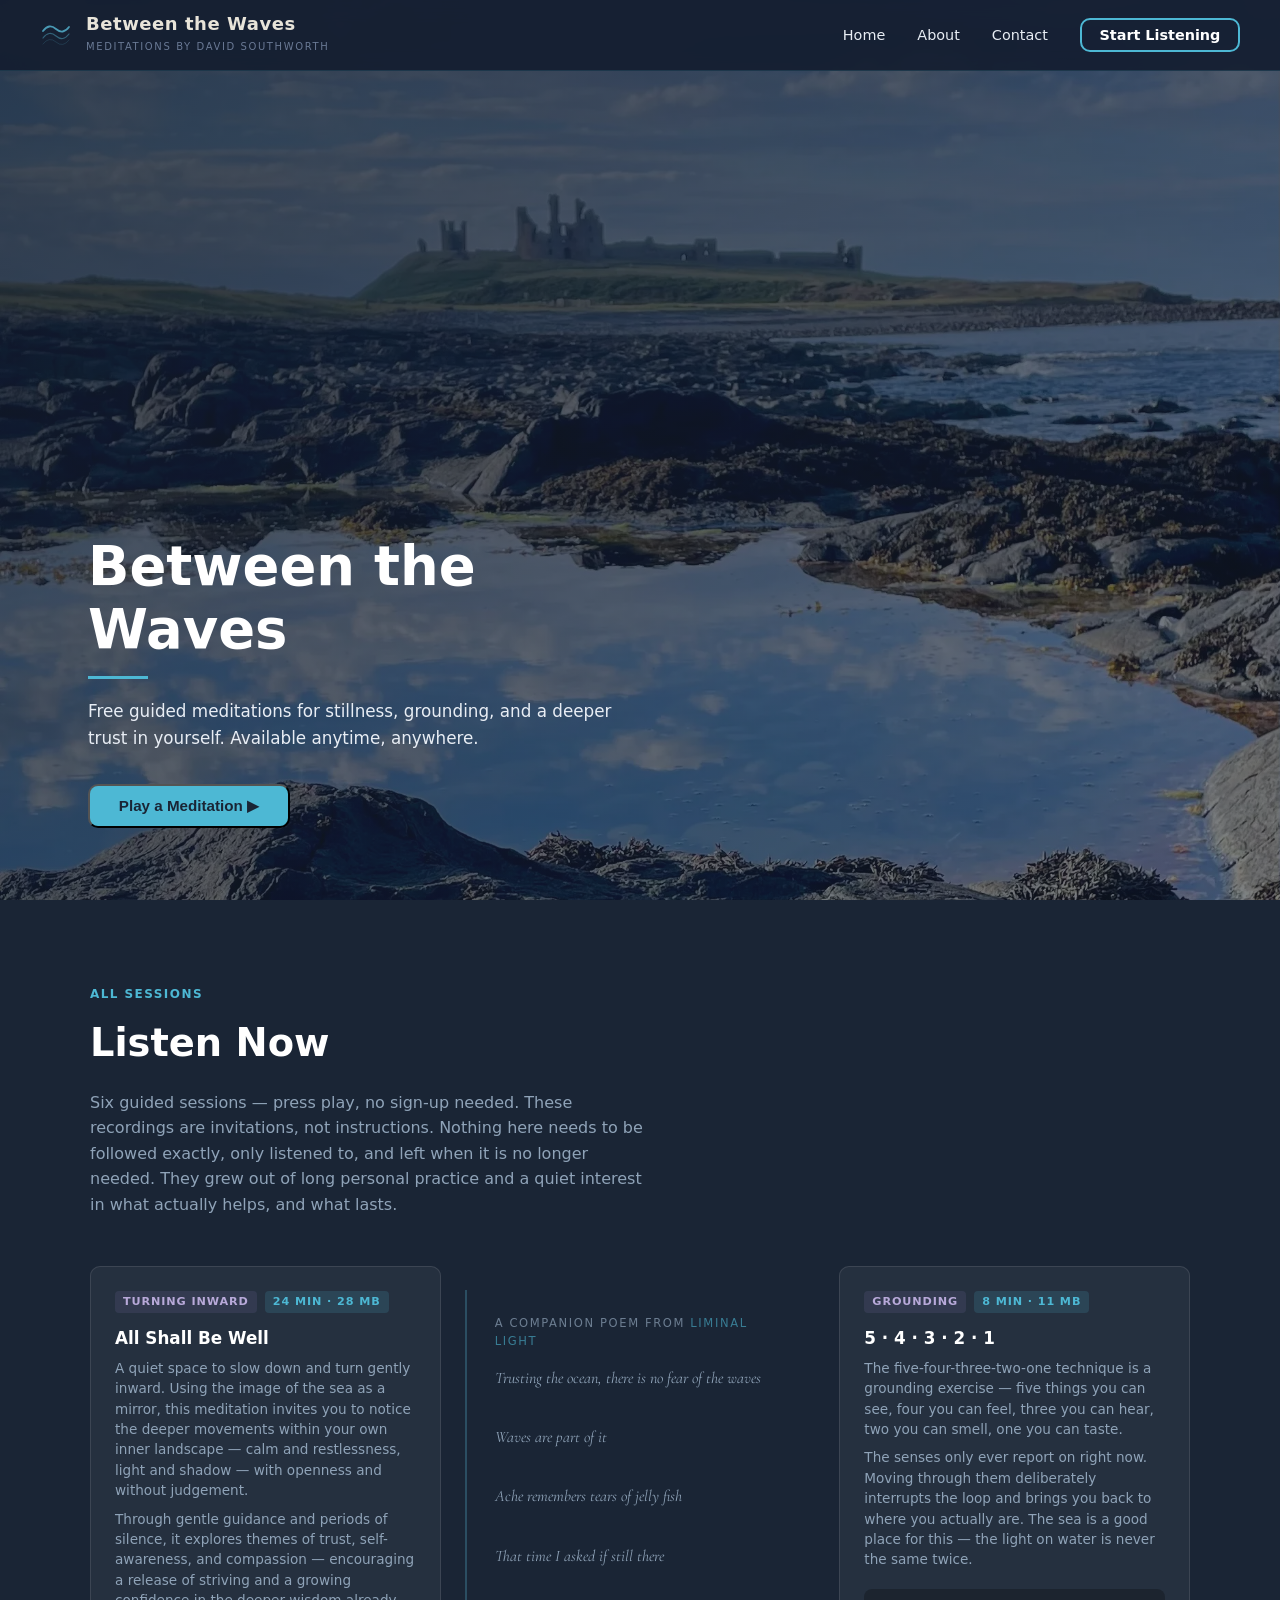
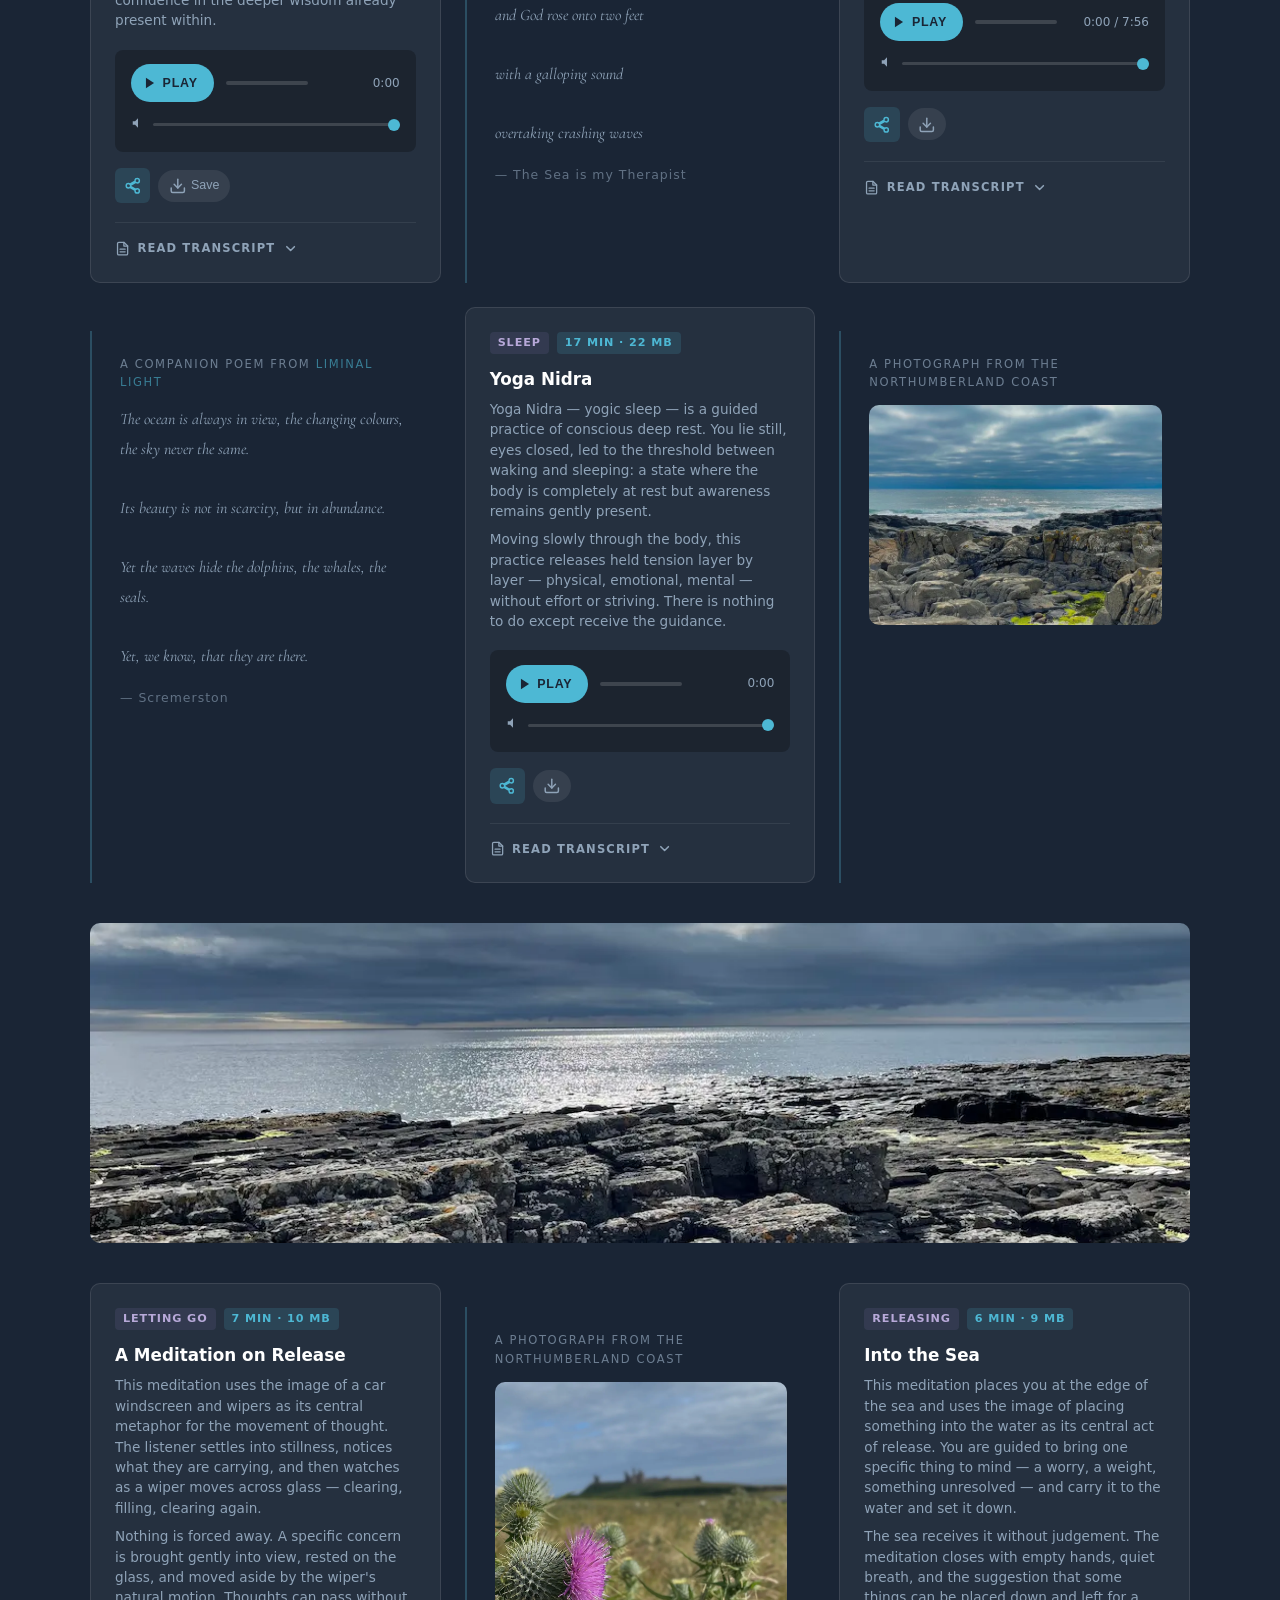
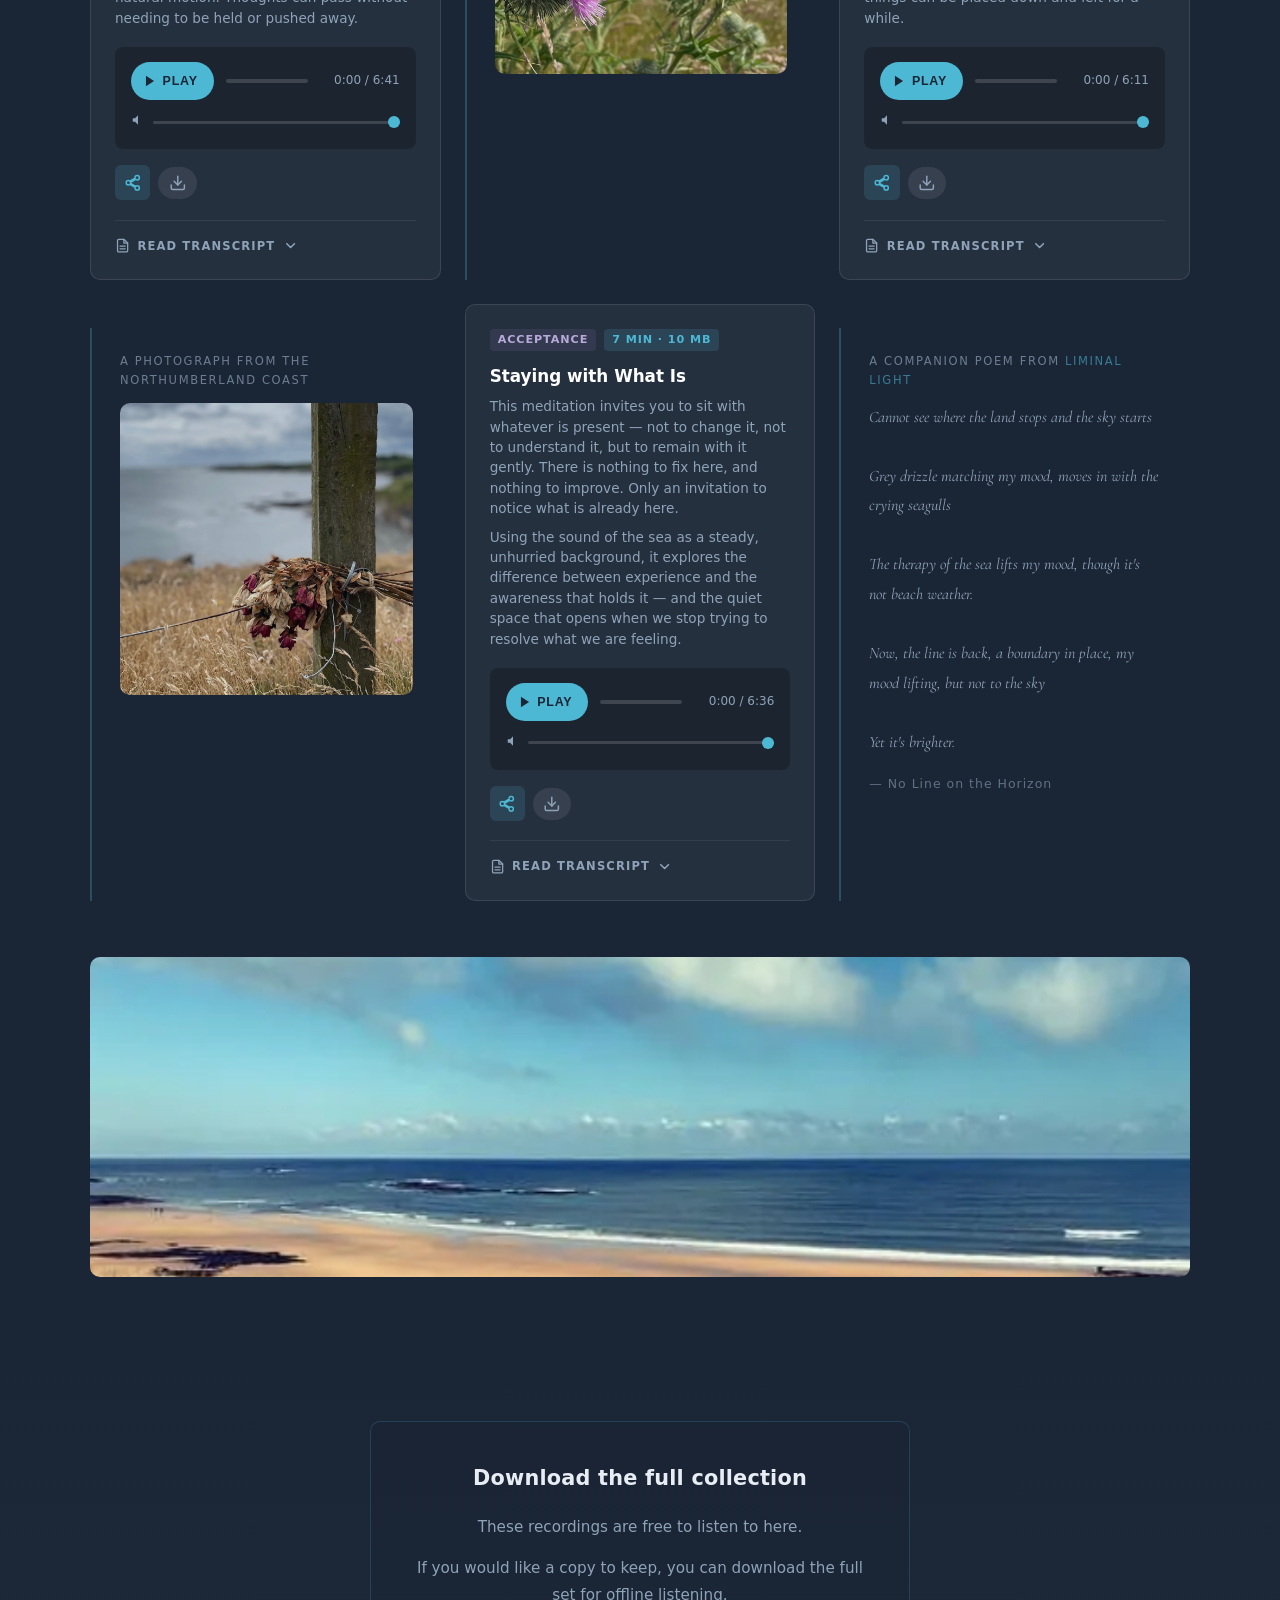
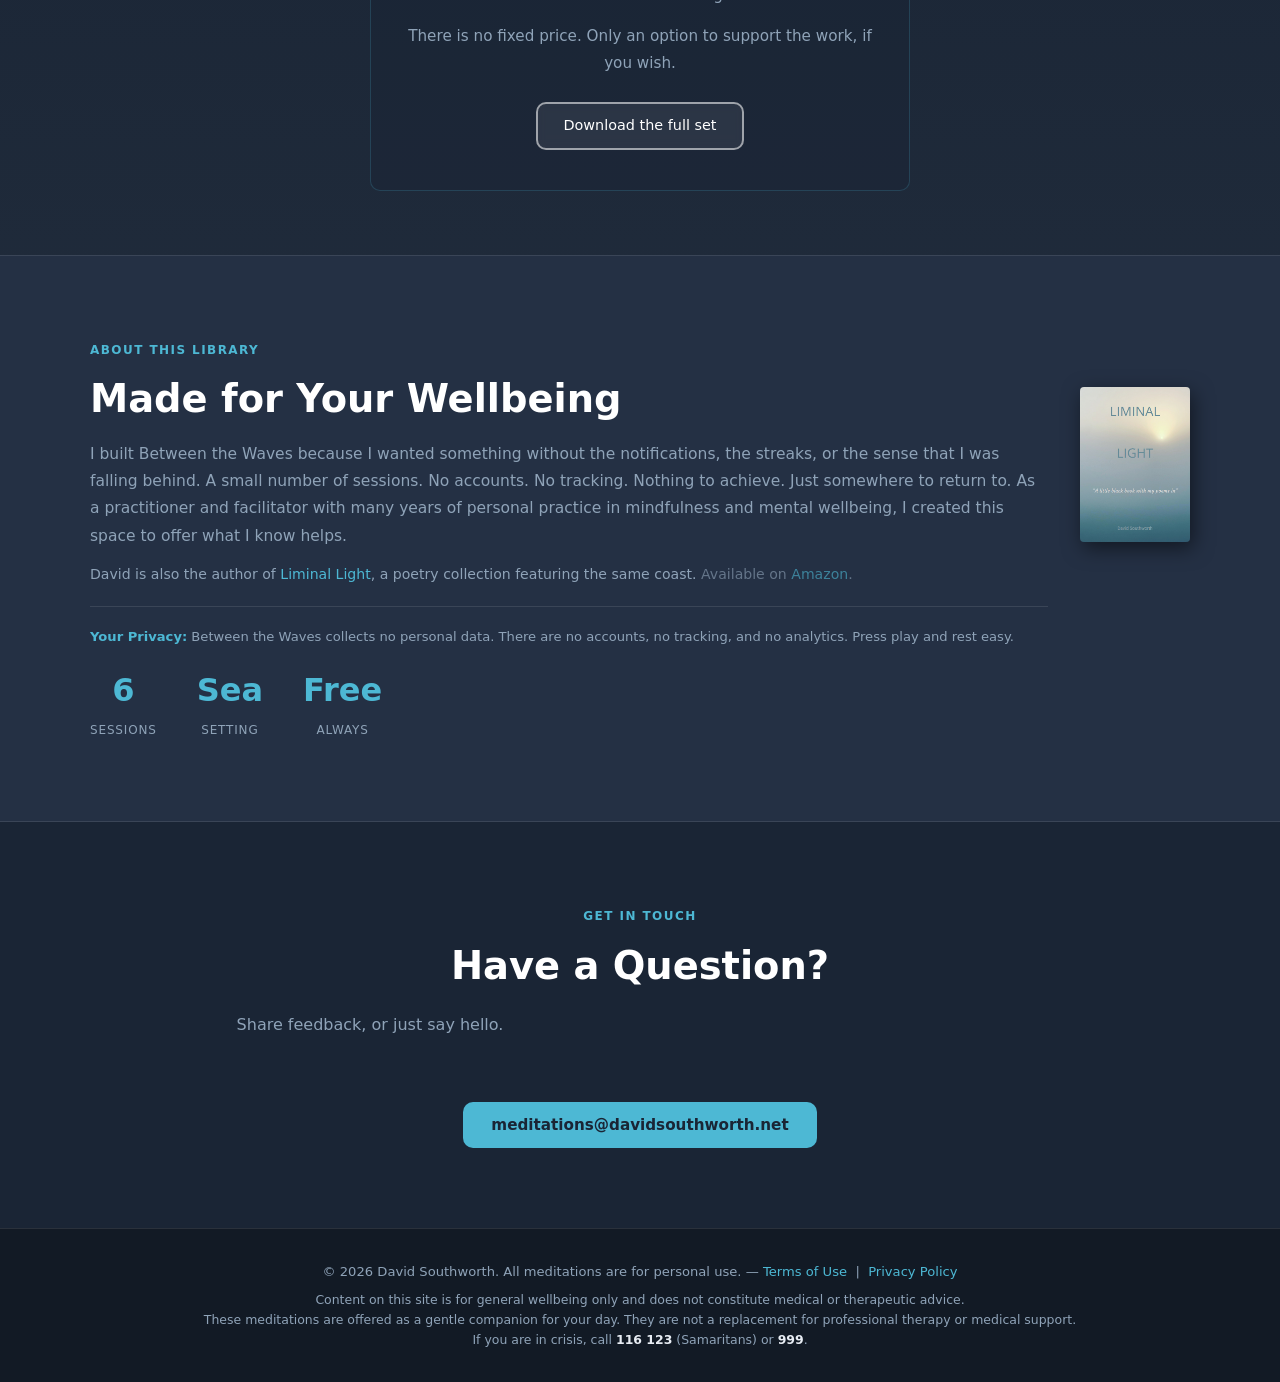
==== commit 652d77a9: "Improve offline UX: save button label, file sizes, footer iOS hint - Add 'Save' / 'Saved' / '…' text" ====
--- a/index.html
+++ b/index.html
@@ -2,7 +2,7 @@
 <html lang="en">
 <head>
   <meta charset="UTF-8" />
-  <meta name="viewport" content="width=device-width, initial-scale=1.0" />
+  <meta name="viewport" content="width=device-width, initial-scale=1.0, viewport-fit=cover" />
 
   <title>Between the Waves — Free Guided Meditations by David Southworth</title>
   <meta name="description" content="Six free guided meditations for stillness, grounding, and everyday wellbeing. No sign-up, no subscription — just press play. Created by a UK counsellor." />
@@ -105,7 +105,7 @@
         <div id="card-1" class="meditation-card" data-category="guided" data-track="All Shall Be Well">
           <div class="card-meta">
             <span class="card-tag card-tag--theme">Turning Inward</span>
-            <span class="card-tag">24 min</span>
+            <span class="card-tag">24 min · 28 MB</span>
           </div>
           <h3 class="card-title">All Shall Be Well</h3>
           <p class="card-desc">A quiet space to slow down and turn gently inward. Using the image of the sea as a mirror, this meditation invites you to notice the deeper movements within your own inner landscape — calm and restlessness, light and shadow — with openness and without judgement.<span style="display:block;margin-top:0.5rem;">Through gentle guidance and periods of silence, it explores themes of trust, self-awareness, and compassion — encouraging a release of striving and a growing confidence in the deeper wisdom already present within.</span></p>
@@ -146,6 +146,7 @@
             <button class="offline-btn" data-audio-src="audio/Turning_Inward_All_Shall_Be_Well.mp3" aria-label="Save for offline">
               <svg class="icon-save" viewBox="0 0 24 24" fill="none" stroke="currentColor" stroke-width="2" stroke-linecap="round" stroke-linejoin="round" aria-hidden="true"><path d="M21 15v4a2 2 0 01-2 2H5a2 2 0 01-2-2v-4"/><polyline points="7 10 12 15 17 10"/><line x1="12" y1="15" x2="12" y2="3"/></svg>
               <svg class="icon-saved" viewBox="0 0 24 24" fill="none" stroke="currentColor" stroke-width="2.5" stroke-linecap="round" stroke-linejoin="round" aria-hidden="true"><polyline points="20 6 9 17 4 12"/></svg>
+              <span class="offline-btn-label" aria-hidden="true">Save</span>
             </button>
           </div>
 
@@ -224,7 +225,7 @@
         <div id="card-2" class="meditation-card" data-category="grounding" data-track="5 · 4 · 3 · 2 · 1">
           <div class="card-meta">
             <span class="card-tag card-tag--theme">Grounding</span>
-            <span class="card-tag">8 min</span>
+            <span class="card-tag">8 min · 11 MB</span>
           </div>
           <h3 class="card-title">5 &middot; 4 &middot; 3 &middot; 2 &middot; 1</h3>
           <p class="card-desc">The five-four-three-two-one technique is a grounding exercise — five things you can see, four you can feel, three you can hear, two you can smell, one you can taste.<span style="display:block;margin-top:0.5rem;">The senses only ever report on right now. Moving through them deliberately interrupts the loop and brings you back to where you actually are. The sea is a good place for this — the light on water is never the same twice.</span></p>
@@ -306,7 +307,7 @@
         <div id="card-3" class="meditation-card" data-category="guided" data-track="Yoga Nidra">
           <div class="card-meta">
             <span class="card-tag card-tag--theme">Sleep</span>
-            <span class="card-tag">17 min</span>
+            <span class="card-tag">17 min · 22 MB</span>
           </div>
           <h3 class="card-title">Yoga Nidra</h3>
           <p class="card-desc">Yoga Nidra — yogic sleep — is a guided practice of conscious deep rest. You lie still, eyes closed, led to the threshold between waking and sleeping: a state where the body is completely at rest but awareness remains gently present.<span style="display:block;margin-top:0.5rem;">Moving slowly through the body, this practice releases held tension layer by layer — physical, emotional, mental — without effort or striving. There is nothing to do except receive the guidance.</span></p>
@@ -386,7 +387,7 @@
         <div id="card-4" class="meditation-card" data-category="guided" data-track="Letting Go — A Meditation on Release">
           <div class="card-meta">
             <span class="card-tag card-tag--theme">Letting Go</span>
-            <span class="card-tag">7 min</span>
+            <span class="card-tag">7 min · 10 MB</span>
           </div>
           <h3 class="card-title">A Meditation on Release</h3>
           <p class="card-desc">This meditation uses the image of a car windscreen and wipers as its central metaphor for the movement of thought. The listener settles into stillness, notices what they are carrying, and then watches as a wiper moves across glass — clearing, filling, clearing again.<span style="display:block;margin-top:0.5rem;">Nothing is forced away. A specific concern is brought gently into view, rested on the glass, and moved aside by the wiper's natural motion. Thoughts can pass without needing to be held or pushed away.</span></p>
@@ -460,7 +461,7 @@
         <div id="card-5" class="meditation-card" data-category="guided" data-track="Letting Go into the Sea">
           <div class="card-meta">
             <span class="card-tag card-tag--theme">Releasing</span>
-            <span class="card-tag">6 min</span>
+            <span class="card-tag">6 min · 9 MB</span>
           </div>
           <h3 class="card-title">Into the Sea</h3>
           <p class="card-desc">This meditation places you at the edge of the sea and uses the image of placing something into the water as its central act of release. You are guided to bring one specific thing to mind — a worry, a weight, something unresolved — and carry it to the water and set it down.<span style="display:block;margin-top:0.5rem;">The sea receives it without judgement. The meditation closes with empty hands, quiet breath, and the suggestion that some things can be placed down and left for a while.</span></p>
@@ -532,7 +533,7 @@
         <div id="card-6" class="meditation-card" data-category="guided" data-track="Staying with What Is">
           <div class="card-meta">
             <span class="card-tag card-tag--theme">Acceptance</span>
-            <span class="card-tag">7 min</span>
+            <span class="card-tag">7 min · 10 MB</span>
           </div>
           <h3 class="card-title">Staying with What Is</h3>
           <p class="card-desc">This meditation invites you to sit with whatever is present — not to change it, not to understand it, but to remain with it gently. There is nothing to fix here, and nothing to improve. Only an invitation to notice what is already here.<span style="display:block;margin-top:0.5rem;">Using the sound of the sea as a steady, unhurried background, it explores the difference between experience and the awareness that holds it — and the quiet space that opens when we stop trying to resolve what we are feeling.</span></p>
@@ -691,6 +692,9 @@
       <a href="terms.html">Terms of Use</a> &nbsp;|&nbsp;
       <a href="privacy.html">Privacy Policy</a>
     </p>
+    <p id="footer-install-hint" style="margin-top:0.5rem;font-size:0.78rem;display:none;">
+      Use offline: tap <strong style="color:var(--light);">Share</strong> in your browser, then <strong style="color:var(--light);">Add to Home Screen</strong>.
+    </p>
     <p style="margin-top:0.5rem;font-size:0.78rem;">
       Content on this site is for general wellbeing only and does not constitute medical or therapeutic advice.<br>
       These meditations are offered as a gentle companion for your day. They are not a replacement for professional therapy or medical support.<br>
--- a/css/style.css
+++ b/css/style.css
@@ -64,6 +64,7 @@
   align-items: center;
   justify-content: space-between;
   padding: 0.9rem 2.5rem;
+  padding-top: max(0.9rem, env(safe-area-inset-top));
   background: rgba(20, 30, 48, 0.92);
   backdrop-filter: blur(10px);
   border-bottom: 1px solid rgba(77,184,212,0.15);
@@ -592,6 +593,8 @@
     gap: 2.5rem;
     font-size: 1.2rem;
     z-index: 999;
+    padding-top: calc(env(safe-area-inset-top) + 5rem);
+    padding-bottom: env(safe-area-inset-bottom);
   }
 
   .nav-links.open { display: flex; }
@@ -857,15 +860,21 @@
   display: flex;
   align-items: center;
   justify-content: center;
-  width: 2rem;
+  gap: 0.3rem;
   height: 2rem;
-  border-radius: 50%;
+  padding: 0 0.65rem;
+  border-radius: 1rem;
   border: none;
   background: rgba(255,255,255,0.08);
   color: var(--muted);
   cursor: pointer;
   transition: background 0.2s, color 0.2s, opacity 0.2s;
   flex-shrink: 0;
+  font-size: 0.78rem;
+}
+
+.offline-btn-label {
+  line-height: 1;
 }
 
 .offline-btn:hover {
